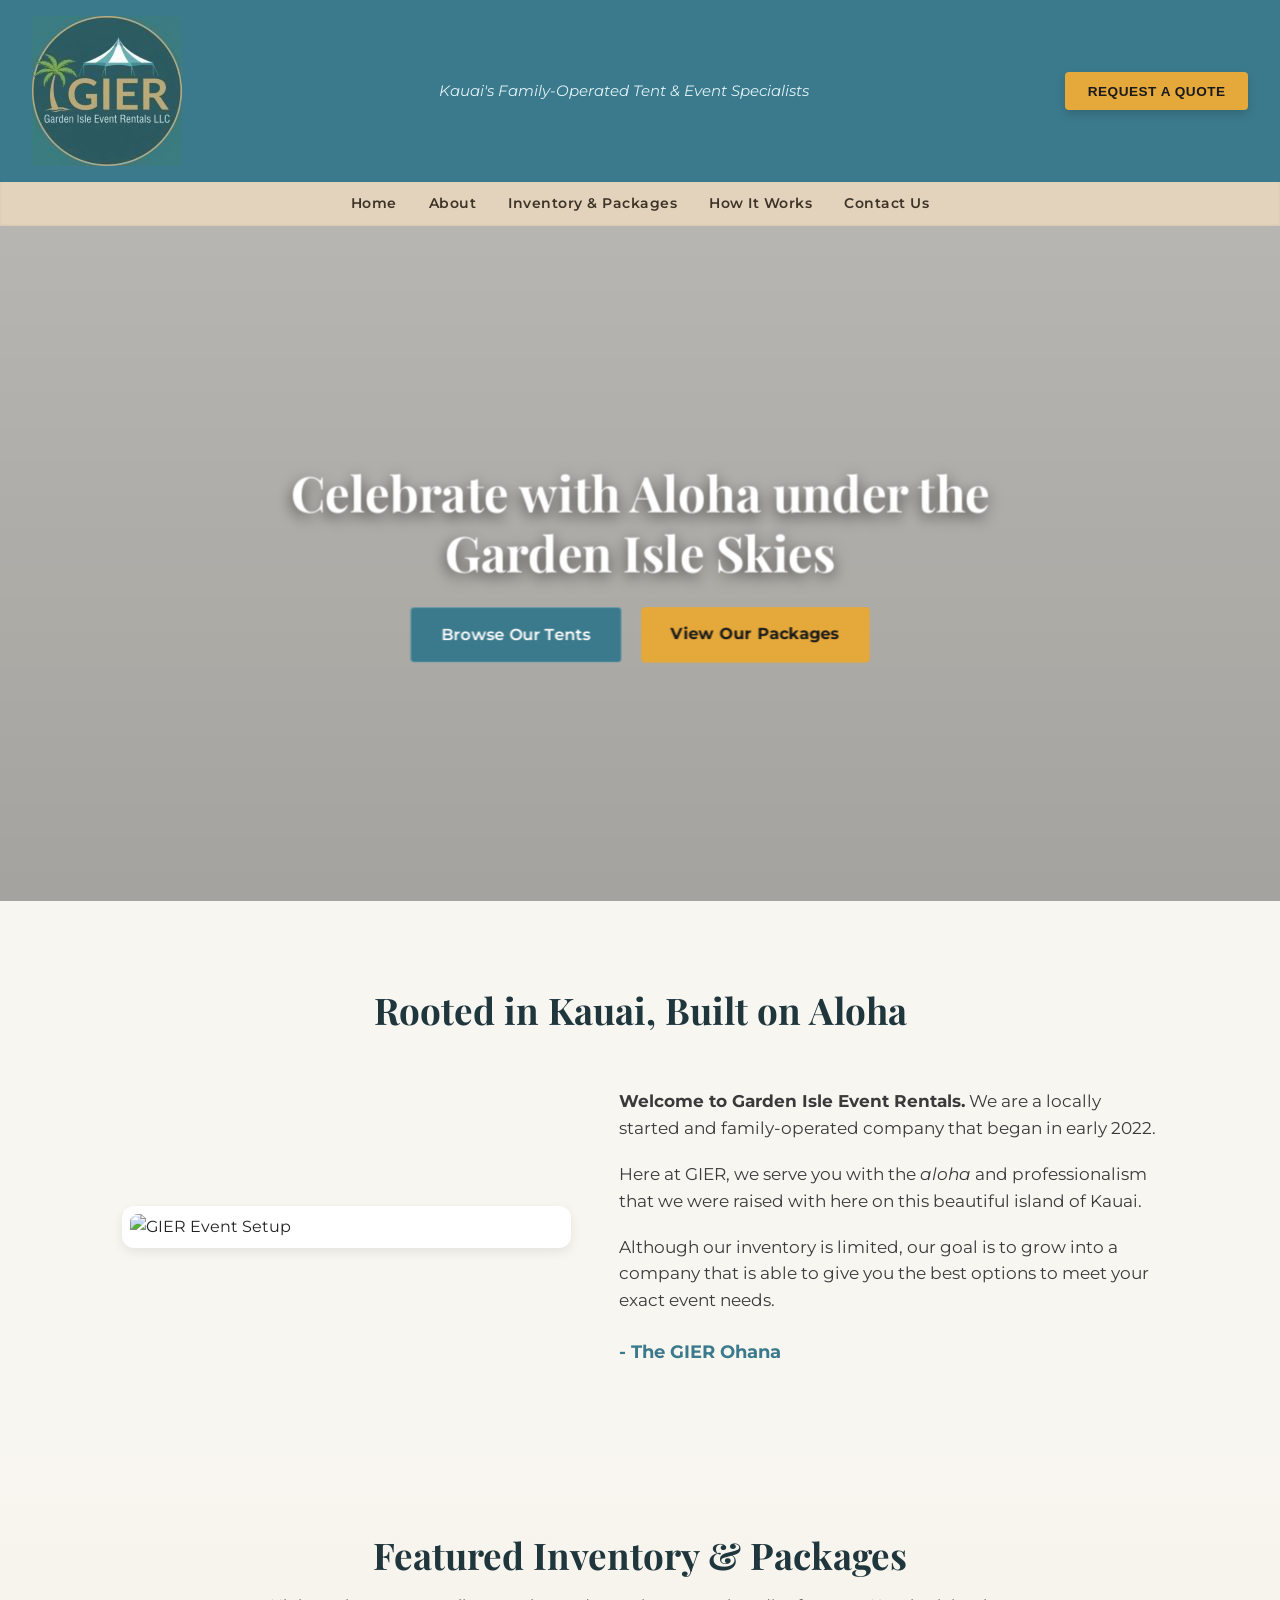
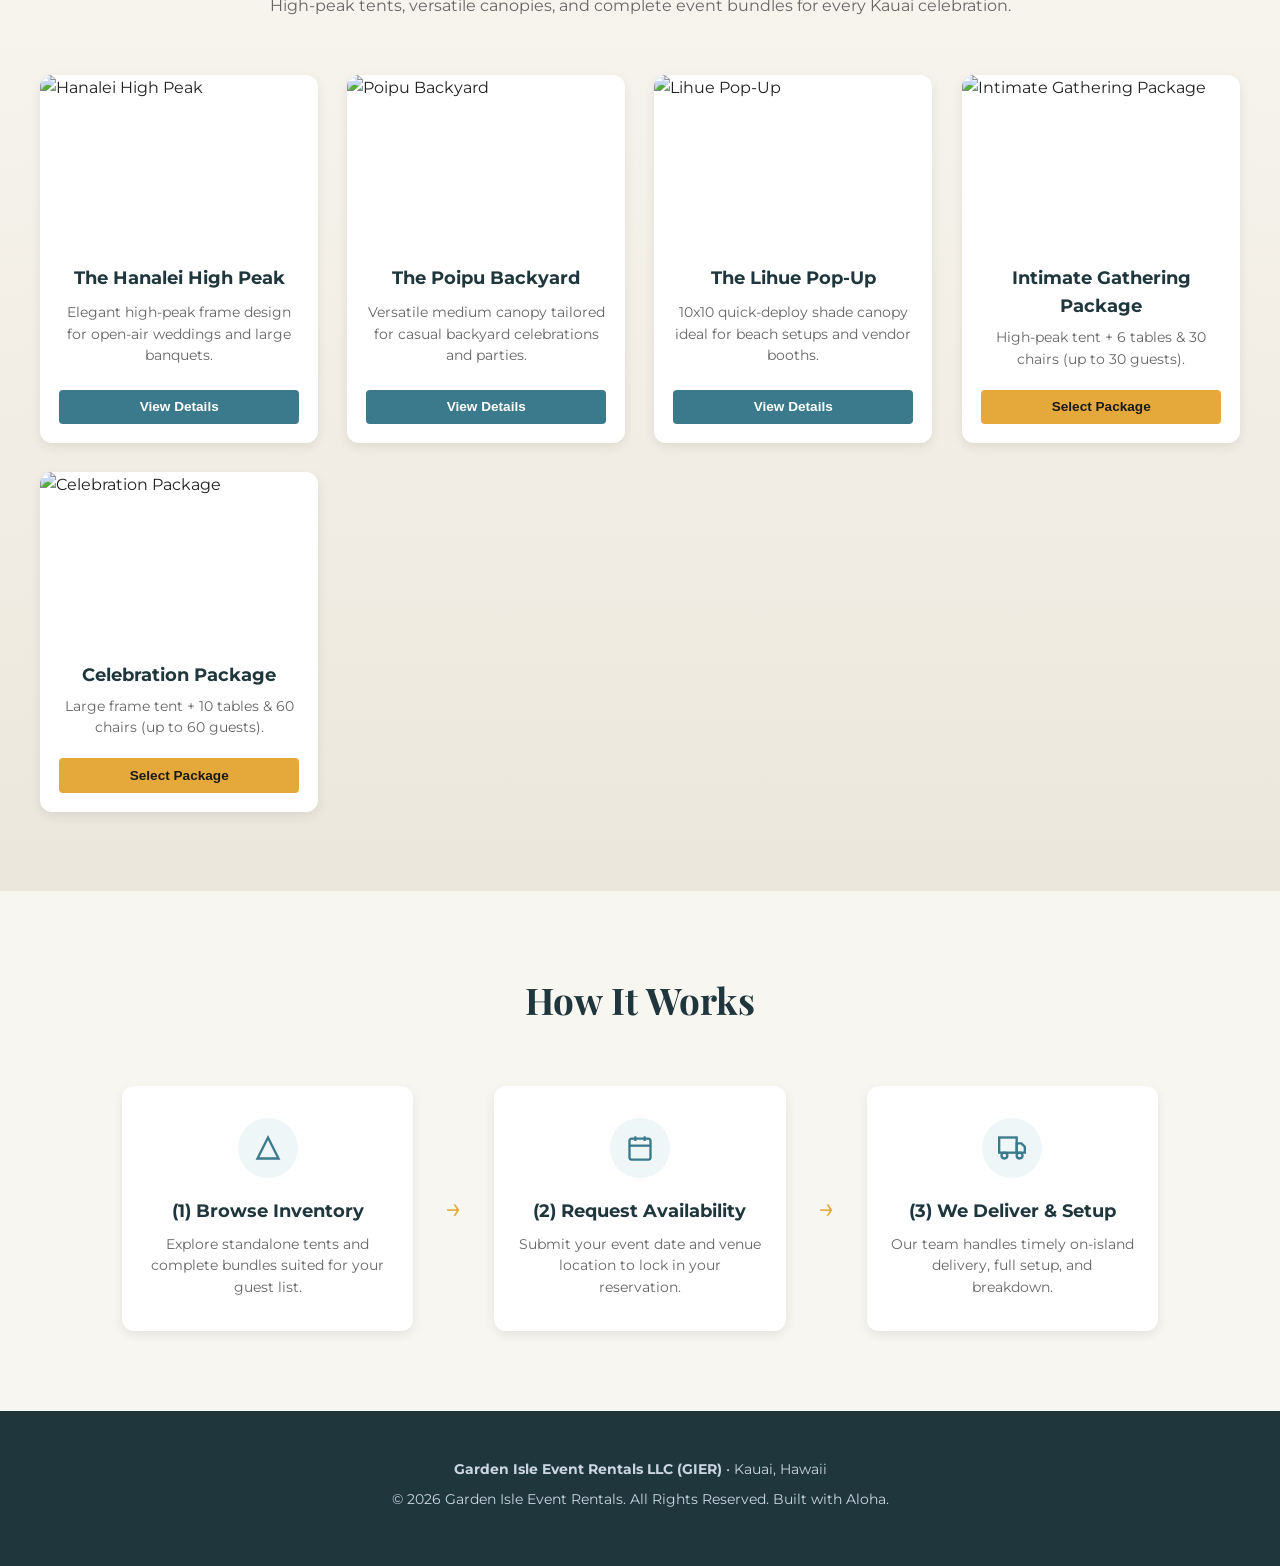
==== index.html @ bbb56600 "organized file structure moved GIER website html, css, js: files and image fokder to main root level" ====
<!doctype html>
<html lang="en">
  <head>
    <meta charset="UTF-8" />
    <meta name="viewport" content="width=device-width, initial-scale=1.0" />
    <title>
      Garden Isle Event Rentals (GIER) - Kauai's Tent & Event Specialists
    </title>
    <!-- Google Fonts -->
    <link rel="preconnect" href="https://fonts.googleapis.com" />
    <link rel="preconnect" href="https://fonts.gstatic.com" crossorigin />
    <link
      href="https://fonts.googleapis.com/css2?family=Montserrat:wght@400;500;600;700;800&family=Playfair+Display:ital,wght@0,600;0,700;1,400&display=swap"
      rel="stylesheet"
    />
    <link rel="stylesheet" href="styles.css" />
  </head>

  <body>
    <!-- TOP HEADER -->
    <header class="top-header">
      <div class="brand-container">
        <div class="logo-badge">
          <img src="./images/GIER_logo.jpg" alt="GIER Logo Badge" />
        </div>
      </div>
      <div class="tagline-header">
        Kauai's Family-Operated Tent & Event Specialists
      </div>
      <button class="btn-quote-header" onclick="openQuoteModal()">
        Request A Quote
      </button>
    </header>

    <!-- NAVIGATION -->
    <nav>
      <a href="#home">Home</a>
      <a href="#about">About</a>
      <a href="#inventory">Inventory & Packages</a>
      <a href="#how-it-works">How It Works</a>
      <a
        href="#contact"
        onclick="
          openQuoteModal();
          return false;
        "
        >Contact Us</a
      >
    </nav>

    <!-- HERO SECTION WITH PARALLAX & 3D LAYERS -->
    <section class="hero" id="home">
      <div class="hero-bg" id="heroBg"></div>
      <div class="hero-content">
        <h2>Celebrate with Aloha under the Garden Isle Skies</h2>
        <div class="hero-buttons">
          <a href="#inventory" class="btn-hero-teal">Browse Our Tents</a>
          <a href="#inventory" class="btn-hero-gold">View Our Packages</a>
        </div>
      </div>
    </section>

    <!-- ABOUT SECTION -->
    <section class="about-section" id="about">
      <h2 class="about-title">Rooted in Kauai, Built on Aloha</h2>
      <div class="about-grid">
        <div class="about-image-card">
          <img
            src="https://images.unsplash.com/photo-1511795409834-ef04bbd61622?auto=format&fit=crop&w=800&q=80"
            alt="GIER Event Setup"
          />
        </div>
        <div class="about-text">
          <p>
            <strong>Welcome to Garden Isle Event Rentals.</strong> We are a
            locally started and family-operated company that began in early
            2022.
          </p>
          <p>
            Here at GIER, we serve you with the <em>aloha</em> and
            professionalism that we were raised with here on this beautiful
            island of Kauai.
          </p>
          <p>
            Although our inventory is limited, our goal is to grow into a
            company that is able to give you the best options to meet your exact
            event needs.
          </p>
          <div class="about-signature">- The GIER Ohana</div>
        </div>
      </div>
    </section>

    <!-- 3D FEATURED INVENTORY & PACKAGES -->
    <section class="inventory-section" id="inventory">
      <div class="section-header">
        <h2>Featured Inventory & Packages</h2>
        <p>
          High-peak tents, versatile canopies, and complete event bundles for
          every Kauai celebration.
        </p>
      </div>

      <div class="cards-grid">
        <!-- 1. Hanalei High Peak -->
        <div class="card-3d-wrap">
          <div class="card-3d">
            <div class="card-image-wrap">
              <img
                src="https://images.unsplash.com/photo-1464366400600-7168b8af9bc3?auto=format&fit=crop&w=500&q=80"
                alt="Hanalei High Peak"
              />
            </div>
            <div class="card-body">
              <h3>The Hanalei High Peak</h3>
              <p>
                Elegant high-peak frame design for open-air weddings and large
                banquets.
              </p>
              <button
                class="btn-card-teal"
                onclick="selectRentalItem('The Hanalei High Peak')"
              >
                View Details
              </button>
            </div>
          </div>
        </div>

        <!-- 2. Poipu Backyard -->
        <div class="card-3d-wrap">
          <div class="card-3d">
            <div class="card-image-wrap">
              <img
                src="https://images.unsplash.com/photo-1519741497674-611481863552?auto=format&fit=crop&w=500&q=80"
                alt="Poipu Backyard"
              />
            </div>
            <div class="card-body">
              <h3>The Poipu Backyard</h3>
              <p>
                Versatile medium canopy tailored for casual backyard
                celebrations and parties.
              </p>
              <button
                class="btn-card-teal"
                onclick="selectRentalItem('The Poipu Backyard')"
              >
                View Details
              </button>
            </div>
          </div>
        </div>

        <!-- 3. Lihue Pop-Up -->
        <div class="card-3d-wrap">
          <div class="card-3d">
            <div class="card-image-wrap">
              <img
                src="https://images.unsplash.com/photo-1530103862676-de8c9debad1d?auto=format&fit=crop&w=500&q=80"
                alt="Lihue Pop-Up"
              />
            </div>
            <div class="card-body">
              <h3>The Lihue Pop-Up</h3>
              <p>
                10x10 quick-deploy shade canopy ideal for beach setups and
                vendor booths.
              </p>
              <button
                class="btn-card-teal"
                onclick="selectRentalItem('The Lihue Pop-Up')"
              >
                View Details
              </button>
            </div>
          </div>
        </div>

        <!-- 4. Intimate Gathering Package -->
        <div class="card-3d-wrap">
          <div class="card-3d">
            <div class="card-image-wrap">
              <img
                src="https://images.unsplash.com/photo-1511285560929-80b456fea0bc?auto=format&fit=crop&w=500&q=80"
                alt="Intimate Gathering Package"
              />
            </div>
            <div class="card-body">
              <h3>Intimate Gathering Package</h3>
              <p>High-peak tent + 6 tables & 30 chairs (up to 30 guests).</p>
              <button
                class="btn-card-gold"
                onclick="selectRentalItem('Intimate Gathering Package')"
              >
                Select Package
              </button>
            </div>
          </div>
        </div>

        <!-- 5. Celebration Package -->
        <div class="card-3d-wrap">
          <div class="card-3d">
            <div class="card-image-wrap">
              <img
                src="https://images.unsplash.com/photo-1520854221256-17451cc331bf?auto=format&fit=crop&w=500&q=80"
                alt="Celebration Package"
              />
            </div>
            <div class="card-body">
              <h3>Celebration Package</h3>
              <p>Large frame tent + 10 tables & 60 chairs (up to 60 guests).</p>
              <button
                class="btn-card-gold"
                onclick="selectRentalItem('Celebration Package')"
              >
                Select Package
              </button>
            </div>
          </div>
        </div>
      </div>
    </section>

    <!-- HOW IT WORKS -->
    <section class="how-it-works" id="how-it-works">
      <h2>How It Works</h2>
      <div class="steps-container">
        <div class="step-card" onclick="location.href = '#inventory'">
          <div class="step-icon">
            <svg
              width="28"
              height="28"
              viewBox="0 0 24 24"
              fill="none"
              stroke="currentColor"
              stroke-width="2"
            >
              <path d="M3 21l9-18 9 18H3z"></path>
            </svg>
          </div>
          <h4>(1) Browse Inventory</h4>
          <p>
            Explore standalone tents and complete bundles suited for your guest
            list.
          </p>
        </div>

        <div class="step-arrow">&rarr;</div>

        <div class="step-card" onclick="openQuoteModal()">
          <div class="step-icon">
            <svg
              width="28"
              height="28"
              viewBox="0 0 24 24"
              fill="none"
              stroke="currentColor"
              stroke-width="2"
            >
              <rect x="3" y="4" width="18" height="18" rx="2" ry="2"></rect>
              <line x1="16" y1="2" x2="16" y2="6"></line>
              <line x1="8" y1="2" x2="8" y2="6"></line>
              <line x1="3" y1="10" x2="21" y2="10"></line>
            </svg>
          </div>
          <h4>(2) Request Availability</h4>
          <p>
            Submit your event date and venue location to lock in your
            reservation.
          </p>
        </div>

        <div class="step-arrow">&rarr;</div>

        <div class="step-card">
          <div class="step-icon">
            <svg
              width="28"
              height="28"
              viewBox="0 0 24 24"
              fill="none"
              stroke="currentColor"
              stroke-width="2"
            >
              <rect x="1" y="3" width="15" height="13"></rect>
              <polygon points="16 8 20 8 23 11 23 16 16 16 16 8"></polygon>
              <circle cx="5.5" cy="18.5" r="2.5"></circle>
              <circle cx="18.5" cy="18.5" r="2.5"></circle>
            </svg>
          </div>
          <h4>(3) We Deliver & Setup</h4>
          <p>
            Our team handles timely on-island delivery, full setup, and
            breakdown.
          </p>
        </div>
      </div>
    </section>

    <!-- INTERACTIVE QUOTE / BOOKING MODAL -->
    <div class="modal-overlay" id="quoteModal">
      <div class="modal-window">
        <button class="close-btn" onclick="closeQuoteModal()">&times;</button>
        <h3>Request Availability & Quote</h3>
        <p>
          Fill out your event details below and our team will get back to you
          with availability and a custom quote.
        </p>

        <form id="quoteForm" onsubmit="handleFormSubmit(event)">
          <div class="form-row">
            <div class="form-group">
              <label for="fullName">Full Name *</label>
              <input
                type="text"
                id="fullName"
                name="full_name"
                autocomplete="name"
                placeholder="e.g. Keanu Silva"
                required
              />
            </div>
            <div class="form-group">
              <label for="emailAddress">Email Address *</label>
              <input
                type="email"
                id="emailAddress"
                name="email_address"
                autocomplete="email"
                placeholder="keanu@example.com"
                required
              />
            </div>
          </div>

          <div class="form-row">
            <div class="form-group">
              <label for="phoneNumber">Phone Number *</label>
              <input
                type="tel"
                id="phoneNumber"
                name="phone_number"
                autocomplete="tel"
                placeholder="(808) 555-0123"
                pattern="[0-9()#+.\s-]{7,20}"
                title="Please enter a valid phone number"
                required
              />
            </div>
            <div class="form-group">
              <label for="eventDate">Event Date *</label>
              <input type="date" id="eventDate" name="event_date" required />
            </div>
          </div>

          <div class="form-row">
            <div class="form-group">
              <label for="itemSelect">Selected Item / Package *</label>
              <select id="itemSelect" name="selected_item" required>
                <option value="" disabled selected>
                  Select an item or package...
                </option>
                <option value="The Hanalei High Peak">
                  The Hanalei High Peak
                </option>
                <option value="The Poipu Backyard">The Poipu Backyard</option>
                <option value="The Lihue Pop-Up">The Lihue Pop-Up</option>
                <option value="Intimate Gathering Package">
                  Intimate Gathering Package (30 Guests)
                </option>
                <option value="Celebration Package">
                  Celebration Package (60 Guests)
                </option>
                <option value="Custom Event Quote">
                  Custom Event / Multiple Items
                </option>
              </select>
            </div>
            <div class="form-group">
              <label for="setupSurface">Setup Surface *</label>
              <select id="setupSurface" name="setup_surface" required>
                <option value="" disabled selected>Select a surface...</option>
                <option value="Grass">Grass (Stakeable)</option>
                <option value="Concrete">Concrete / Asphalt (Weighted)</option>
                <option value="Sand">Sand / Beach Area</option>
                <option value="Other">Other / Indoors</option>
              </select>
            </div>
          </div>

          <div class="form-group">
            <label>Kauai Delivery Location / Venue</label>
            <input
              type="text"
              placeholder="e.g. Poipu Beach Park, Kilauea private residence, etc."
            />
          </div>

          <div class="form-group">
            <label>Special Requests or Inquiries</label>
            <textarea
              rows="3"
              placeholder="Tell us about your event timeline, gate access, or extra table/chair needs..."
            ></textarea>
          </div>

          <button type="submit" class="btn-submit">Submit Quote Request</button>
        </form>
      </div>
    </div>

    <!-- FOOTER -->
    <footer>
      <p>
        <strong>Garden Isle Event Rentals LLC (GIER)</strong> &bull; Kauai,
        Hawaii
      </p>
      <p>
        &copy; 2026 Garden Isle Event Rentals. All Rights Reserved. Built with
        Aloha.
      </p>
    </footer>

    <script src="script.js" defer></script>
  </body>
</html>
---- styles.css ----
:root {
  --primary-teal: #3b7a8c;
  --teal-dark: #2c5d6b;
  --teal-light: #5296a8;
  --accent-gold: #e5a83b;
  --gold-hover: #c98e27;
  --sand-bg: #f8f6f0;
  --sand-nav: #e3d3bd;
  --text-dark: #222222;
  --text-muted: #666666;
  --card-bg: #ffffff;
  --shadow-sm: 0 4px 12px rgba(0, 0, 0, 0.08);
  --shadow-3d: 0 20px 35px rgba(44, 93, 107, 0.2);
}

* {
  box-sizing: border-box;
  margin: 0;
  padding: 0;
}

body {
  font-family: "Montserrat", sans-serif;
  color: var(--text-dark);
  background-color: var(--sand-bg);
  overflow-x: hidden;
  line-height: 1.6;
}

/* --- TOP HEADER & BRANDING --- */
.top-header {
  background-color: var(--primary-teal);
  color: white;
  padding: 1rem 2rem;
  display: flex;
  justify-content: space-between;
  align-items: center;
  box-shadow: 0 2px 8px rgba(0, 0, 0, 0.15);
}

.brand-container {
  display: flex;
  align-items: center;
  gap: 1.2rem;
}

.logo-badge {
  display: flex;
  align-items: center;
  gap: 0.8rem;
}

.tagline-header {
  font-size: 0.95rem;
  font-style: italic;
  color: #e0f2f7;
  display: none;
}

@media (min-width: 900px) {
  .tagline-header {
    display: block;
  }
}

.btn-quote-header {
  background-color: var(--accent-gold);
  color: #1a1a1a;
  font-weight: 700;
  font-size: 0.85rem;
  padding: 0.7rem 1.4rem;
  border-radius: 4px;
  border: none;
  cursor: pointer;
  text-transform: uppercase;
  letter-spacing: 0.5px;
  transition: all 0.25s ease;
  box-shadow: 0 4px 10px rgba(0, 0, 0, 0.15);
}

.btn-quote-header:hover {
  background-color: var(--gold-hover);
  transform: translateY(-2px);
  box-shadow: 0 6px 14px rgba(0, 0, 0, 0.2);
}

/* --- NAVIGATION BAR --- */
nav {
  background-color: var(--sand-nav);
  padding: 0.65rem 1rem;
  display: flex;
  justify-content: center;
  gap: 2rem;
  box-shadow: inset 0 -1px 3px rgba(0, 0, 0, 0.05);
}

nav a {
  text-decoration: none;
  color: #3d3326;
  font-weight: 600;
  font-size: 0.9rem;
  letter-spacing: 0.5px;
  transition: color 0.2s;
}

nav a:hover {
  color: var(--primary-teal);
}

/* --- HERO SECTION WITH 3D PARALLAX DEPTH --- */
.hero {
  position: relative;
  height: 75vh;
  min-height: 520px;
  display: flex;
  align-items: center;
  justify-content: center;
  text-align: center;
  perspective: 1200px;
  overflow: hidden;
}

.hero-bg {
  position: absolute;
  top: -10%;
  left: -10%;
  width: 120%;
  height: 120%;
  background:
    linear-gradient(rgba(0, 0, 0, 0.25), rgba(0, 0, 0, 0.35)),
    url("https://images.unsplash.com/photo-1542259009477-d625272157b7?auto=format&fit=crop&w=1800&q=80")
      center/cover no-repeat;
  z-index: 1;
  transform: translateZ(-50px) scale(1.1);
  transition: transform 0.1s ease-out;
}

.hero-content {
  position: relative;
  z-index: 2;
  color: white;
  max-width: 800px;
  padding: 2rem;
  transform-style: preserve-3d;
  transform: translateZ(30px);
}

.hero-content h2 {
  font-family: "Playfair Display", serif;
  font-size: 3rem;
  font-weight: 700;
  margin-bottom: 1.5rem;
  text-shadow: 0 4px 15px rgba(0, 0, 0, 0.6);
  line-height: 1.2;
}

.hero-buttons {
  display: flex;
  gap: 1.2rem;
  justify-content: center;
  flex-wrap: wrap;
}

.btn-hero-teal {
  background-color: var(--primary-teal);
  color: white;
  font-weight: 600;
  padding: 0.85rem 1.8rem;
  border-radius: 4px;
  text-decoration: none;
  transition: all 0.25s ease;
  border: 1px solid rgba(255, 255, 255, 0.2);
}

.btn-hero-teal:hover {
  background-color: var(--teal-dark);
  transform: translateY(-2px);
}

.btn-hero-gold {
  background-color: var(--accent-gold);
  color: #1a1a1a;
  font-weight: 700;
  padding: 0.85rem 1.8rem;
  border-radius: 4px;
  text-decoration: none;
  transition: all 0.25s ease;
}

.btn-hero-gold:hover {
  background-color: var(--gold-hover);
  transform: translateY(-2px);
}

/* --- ABOUT SECTION --- */
.about-section {
  padding: 5rem 2rem;
  max-width: 1100px;
  margin: 0 auto;
}

.about-title {
  font-family: "Playfair Display", serif;
  text-align: center;
  font-size: 2.3rem;
  color: #1f363d;
  margin-bottom: 3rem;
}

.about-grid {
  display: grid;
  grid-template-columns: 1fr;
  gap: 3rem;
  align-items: center;
}

@media (min-width: 850px) {
  .about-grid {
    grid-template-columns: 1fr 1.2fr;
  }
}

.about-image-card {
  border-radius: 12px;
  overflow: hidden;
  box-shadow: var(--shadow-sm);
  transition:
    transform 0.4s ease,
    box-shadow 0.4s ease;
  background: white;
  padding: 8px;
}

.about-image-card:hover {
  transform: translateY(-5px) scale(1.01);
  box-shadow: var(--shadow-3d);
}

.about-image-card img {
  width: 100%;
  height: auto;
  border-radius: 8px;
  display: block;
}

.about-text p {
  font-size: 1.05rem;
  color: #3a3a3a;
  margin-bottom: 1.2rem;
}

.about-signature {
  font-weight: 700;
  color: var(--primary-teal);
  margin-top: 1.5rem;
  font-size: 1.1rem;
}

/* --- 3D INVENTORY & PACKAGES SECTION --- */
.inventory-section {
  padding: 5rem 2rem;
  background: linear-gradient(180deg, #f8f6f0 0%, #ece7dc 100%);
}

.section-header {
  text-align: center;
  margin-bottom: 3.5rem;
}

.section-header h2 {
  font-family: "Playfair Display", serif;
  font-size: 2.3rem;
  color: #1f363d;
  margin-bottom: 0.5rem;
}

.section-header p {
  color: var(--text-muted);
  font-size: 1rem;
}

.cards-grid {
  max-width: 1200px;
  margin: 0 auto;
  display: grid;
  grid-template-columns: repeat(auto-fit, minmax(220px, 1fr));
  gap: 1.8rem;
  perspective: 1200px;
}

/* 3D Interactive Card Style */
.card-3d-wrap {
  perspective: 1000px;
  transform-style: preserve-3d;
}

.card-3d {
  background: var(--card-bg);
  border-radius: 12px;
  overflow: hidden;
  box-shadow: var(--shadow-sm);
  display: flex;
  flex-direction: column;
  height: 100%;
  transition:
    transform 0.15s ease-out,
    box-shadow 0.25s ease;
  transform-style: preserve-3d;
  will-change: transform;
}

.card-3d:hover {
  box-shadow: var(--shadow-3d);
}

.card-image-wrap {
  height: 170px;
  overflow: hidden;
  position: relative;
}

.card-image-wrap img {
  width: 100%;
  height: 100%;
  object-fit: cover;
  transition: transform 0.4s ease;
}

.card-3d:hover .card-image-wrap img {
  transform: scale(1.08);
}

.card-body {
  padding: 1.2rem;
  display: flex;
  flex-direction: column;
  flex-grow: 1;
  justify-content: space-between;
  text-align: center;
}

.card-body h3 {
  font-size: 1.1rem;
  font-weight: 700;
  color: #1f363d;
  margin-bottom: 0.4rem;
}

.card-body p {
  font-size: 0.85rem;
  color: var(--text-muted);
  margin-bottom: 1.2rem;
  min-height: 2.2em;
}

.btn-card-teal {
  background-color: var(--primary-teal);
  color: white;
  padding: 0.6rem 1rem;
  border-radius: 4px;
  font-size: 0.85rem;
  font-weight: 600;
  border: none;
  cursor: pointer;
  transition: all 0.2s;
  width: 100%;
}

.btn-card-teal:hover {
  background-color: var(--teal-dark);
}

.btn-card-gold {
  background-color: var(--accent-gold);
  color: #1a1a1a;
  padding: 0.6rem 1rem;
  border-radius: 4px;
  font-size: 0.85rem;
  font-weight: 700;
  border: none;
  cursor: pointer;
  transition: all 0.2s;
  width: 100%;
}

.btn-card-gold:hover {
  background-color: var(--gold-hover);
}

/* --- HOW IT WORKS (INTERACTIVE STEP TRACKER) --- */
.how-it-works {
  padding: 5rem 2rem;
  max-width: 1100px;
  margin: 0 auto;
  text-align: center;
}

.how-it-works h2 {
  font-family: "Playfair Display", serif;
  font-size: 2.3rem;
  color: #1f363d;
  margin-bottom: 3.5rem;
}

.steps-container {
  display: flex;
  flex-direction: column;
  gap: 2rem;
  position: relative;
}

@media (min-width: 768px) {
  .steps-container {
    flex-direction: row;
    justify-content: space-between;
    align-items: center;
  }
}

.step-card {
  background: white;
  padding: 2rem 1.5rem;
  border-radius: 12px;
  flex: 1;
  box-shadow: var(--shadow-sm);
  transition: all 0.3s ease;
  cursor: pointer;
  position: relative;
}

.step-card:hover {
  transform: translateY(-8px);
  box-shadow: var(--shadow-3d);
}

.step-icon {
  width: 60px;
  height: 60px;
  margin: 0 auto 1.2rem;
  background: #eef6f8;
  border-radius: 50%;
  display: flex;
  align-items: center;
  justify-content: center;
  color: var(--primary-teal);
  transition:
    background 0.3s,
    color 0.3s;
}

.step-card:hover .step-icon {
  background: var(--primary-teal);
  color: white;
}

.step-card h4 {
  font-size: 1.1rem;
  font-weight: 700;
  color: #1f363d;
  margin-bottom: 0.5rem;
}

.step-card p {
  font-size: 0.85rem;
  color: var(--text-muted);
}

.step-arrow {
  display: none;
  font-size: 1.8rem;
  color: var(--accent-gold);
}

@media (min-width: 768px) {
  .step-arrow {
    display: block;
  }
}

/* --- INTERACTIVE QUOTE MODAL --- */
.modal-overlay {
  position: fixed;
  top: 0;
  left: 0;
  width: 100vw;
  height: 100vh;
  background: rgba(0, 0, 0, 0.65);
  /* backdrop-filter: blur(4px); */
  display: none;
  align-items: center;
  justify-content: center;
  z-index: 1000;
  opacity: 0;
  transition: opacity 0.3s ease;
}

.modal-overlay.active {
  display: flex;
  opacity: 1;
}

.modal-window {
  background: white;
  width: 90%;
  max-width: 650px;
  border-radius: 12px;
  padding: 2.5rem;
  box-shadow: 0 25px 50px rgba(0, 0, 0, 0.3);
  position: relative;
  max-height: 90vh;
  overflow-y: auto;
  transform: translateY(20px) scale(0.95);
  transition: transform 0.3s ease;
}

.modal-overlay.active .modal-window {
  transform: translateY(0) scale(1);
}

.close-btn {
  position: absolute;
  top: 1.2rem;
  right: 1.5rem;
  font-size: 1.5rem;
  cursor: pointer;
  color: var(--text-muted);
  border: none;
  background: none;
}

.modal-window h3 {
  font-family: "Playfair Display", serif;
  font-size: 1.8rem;
  color: #1f363d;
  margin-bottom: 0.5rem;
}

.modal-window p {
  font-size: 0.9rem;
  color: var(--text-muted);
  margin-bottom: 1.5rem;
}

.form-group {
  margin-bottom: 1.2rem;
}

.form-group label {
  display: block;
  font-size: 0.85rem;
  font-weight: 600;
  margin-bottom: 0.3rem;
  color: #333;
}

.form-group input,
.form-group select,
.form-group textarea {
  width: 100%;
  padding: 0.75rem;
  border: 1px solid #ddd;
  border-radius: 6px;
  font-family: inherit;
  font-size: 0.9rem;
}

.form-row {
  display: grid;
  grid-template-columns: 1fr 1fr;
  gap: 1rem;
}

.btn-submit {
  background-color: var(--accent-gold);
  color: #1a1a1a;
  font-weight: 700;
  width: 100%;
  padding: 0.9rem;
  border: none;
  border-radius: 6px;
  font-size: 1rem;
  cursor: pointer;
  transition: background 0.2s;
  margin-top: 1rem;
}

.btn-submit:hover {
  background-color: var(--gold-hover);
}

/* --- FOOTER --- */
footer {
  background-color: #1f363d;
  color: #cbd5e1;
  padding: 3rem 2rem;
  text-align: center;
  font-size: 0.85rem;
}

footer p {
  margin-bottom: 0.5rem;
}
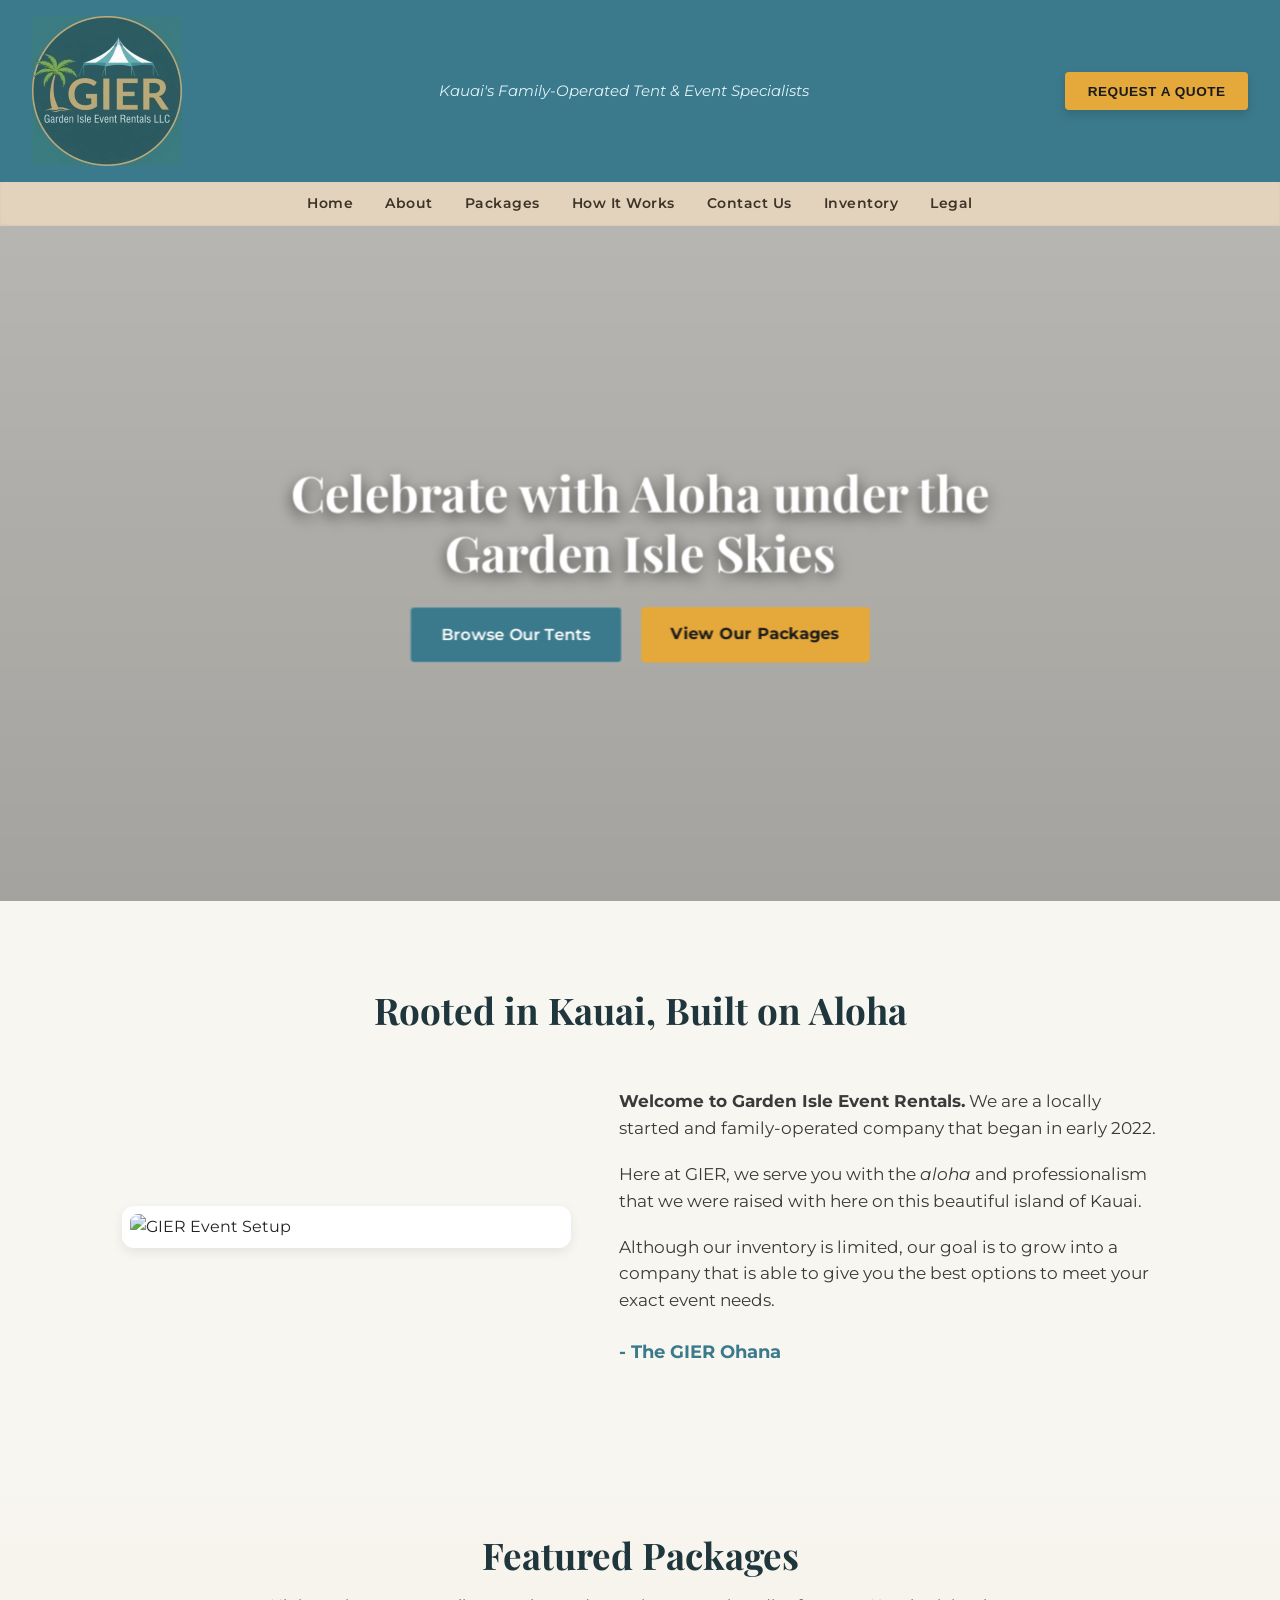
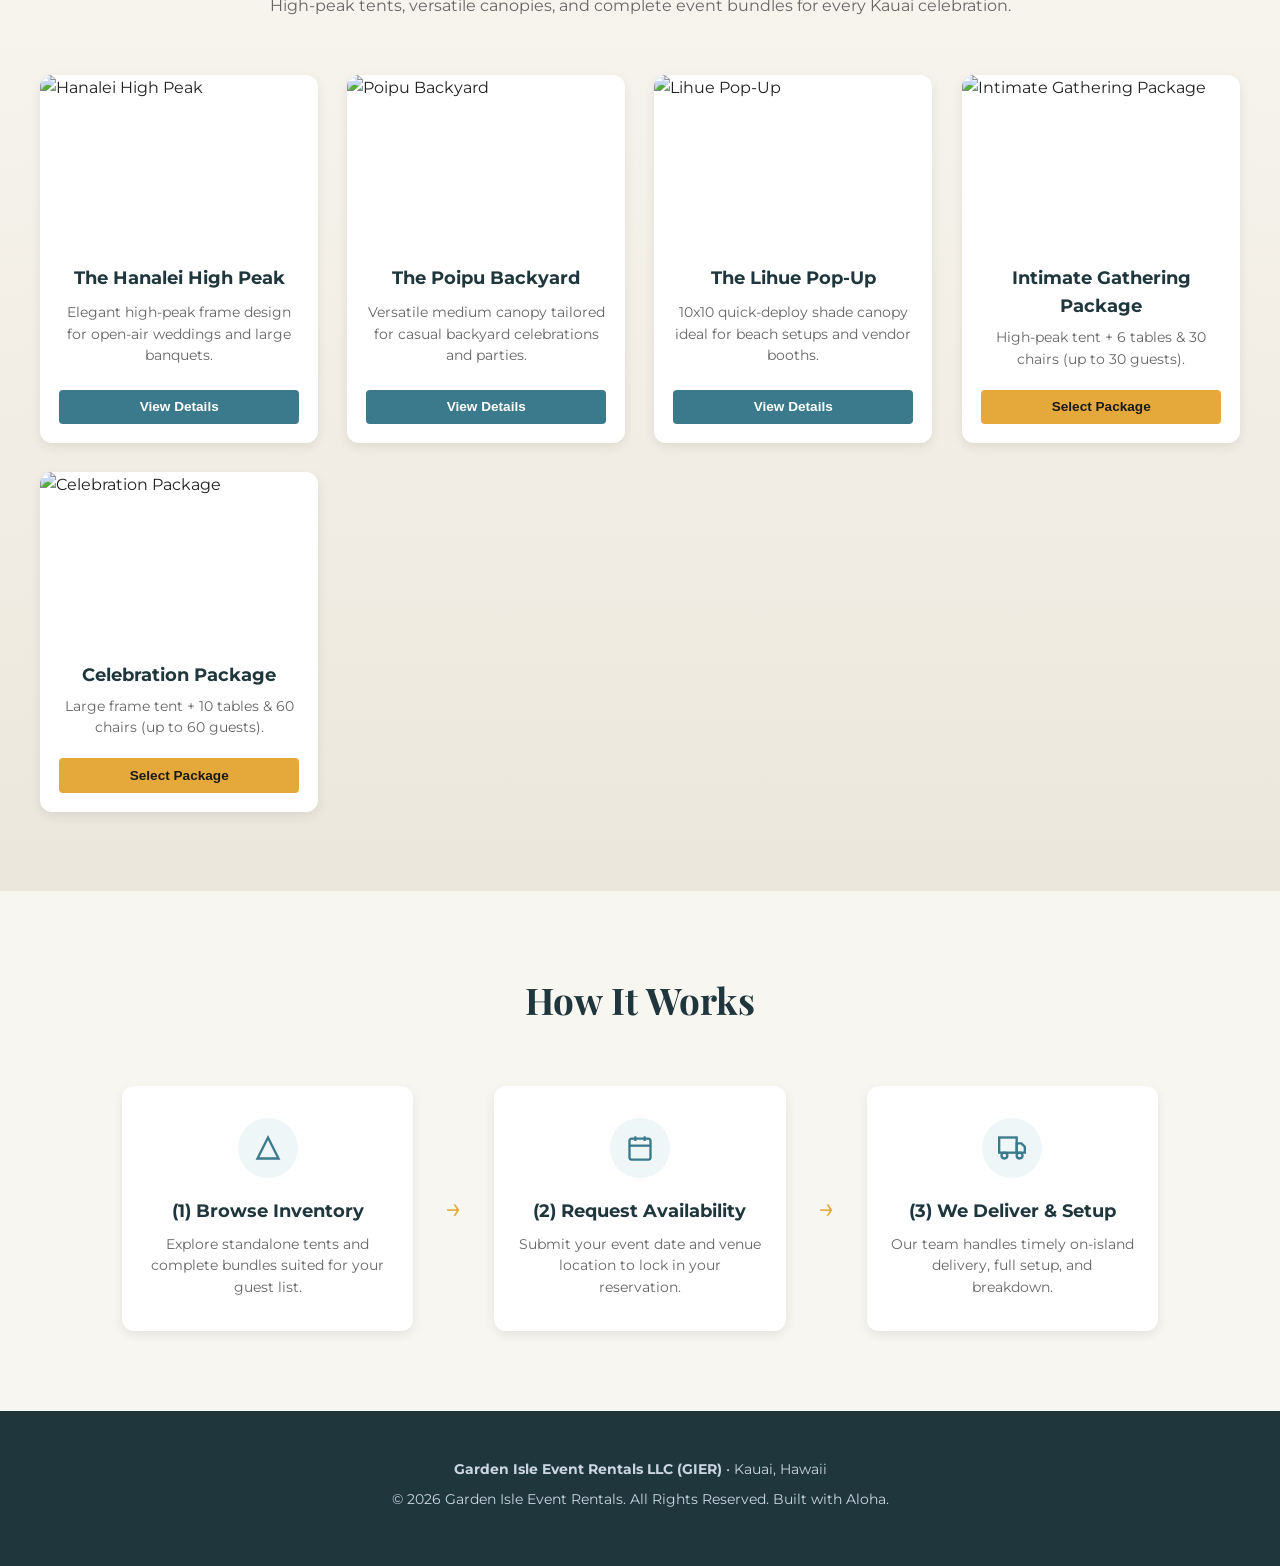
==== commit 8daf0ec7: "added contactus,leagalinfo, inventory html files and updated index file updated nav bar with new htm" ====
--- a/index.html
+++ b/index.html
@@ -36,16 +36,11 @@
     <nav>
       <a href="#home">Home</a>
       <a href="#about">About</a>
-      <a href="#inventory">Inventory & Packages</a>
+      <a href="#inventory">Packages</a>
       <a href="#how-it-works">How It Works</a>
-      <a
-        href="#contact"
-        onclick="
-          openQuoteModal();
-          return false;
-        "
-        >Contact Us</a
-      >
+      <a href="contactus.html">Contact Us</a>
+      <a href="inventory.html">Inventory</a>
+      <a href="legalinfo.html">Legal</a>
     </nav>
 
     <!-- HERO SECTION WITH PARALLAX & 3D LAYERS -->
@@ -94,7 +89,7 @@
     <!-- 3D FEATURED INVENTORY & PACKAGES -->
     <section class="inventory-section" id="inventory">
       <div class="section-header">
-        <h2>Featured Inventory & Packages</h2>
+        <h2>Featured Packages</h2>
         <p>
           High-peak tents, versatile canopies, and complete event bundles for
           every Kauai celebration.
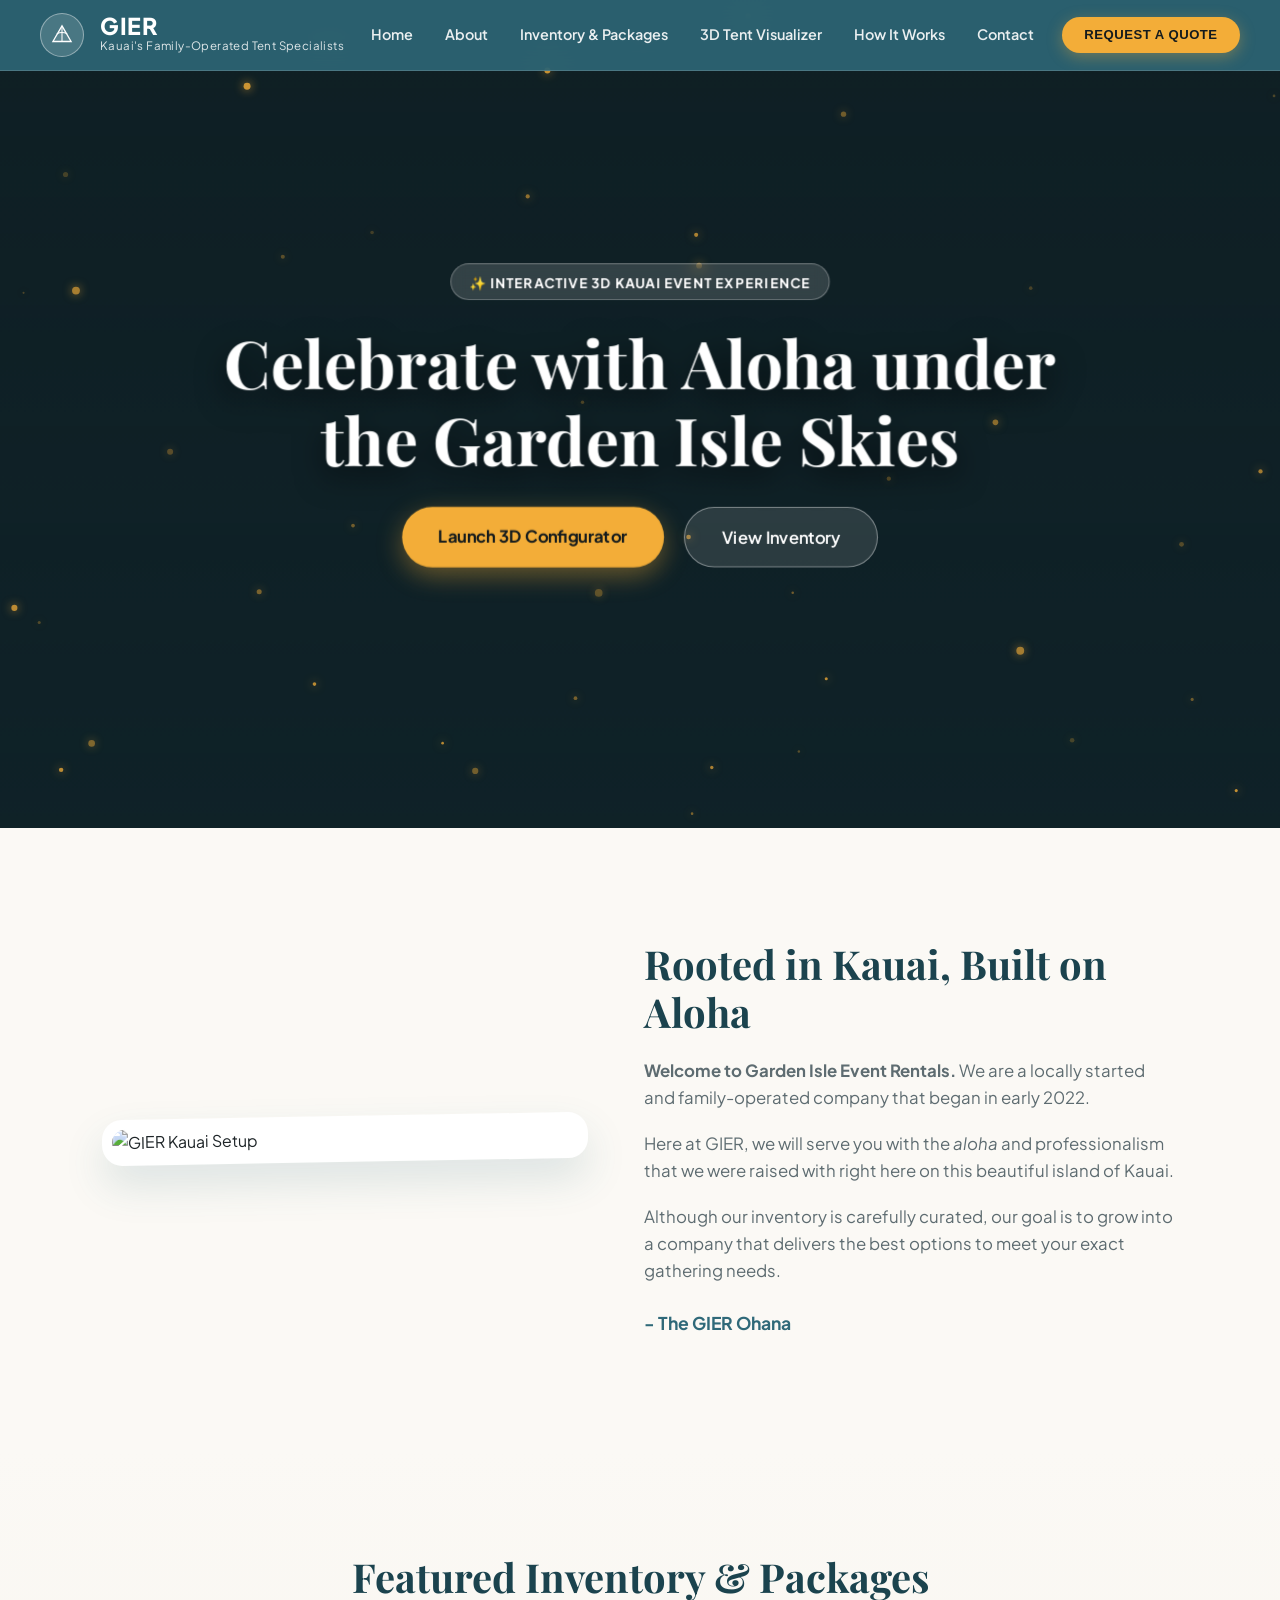
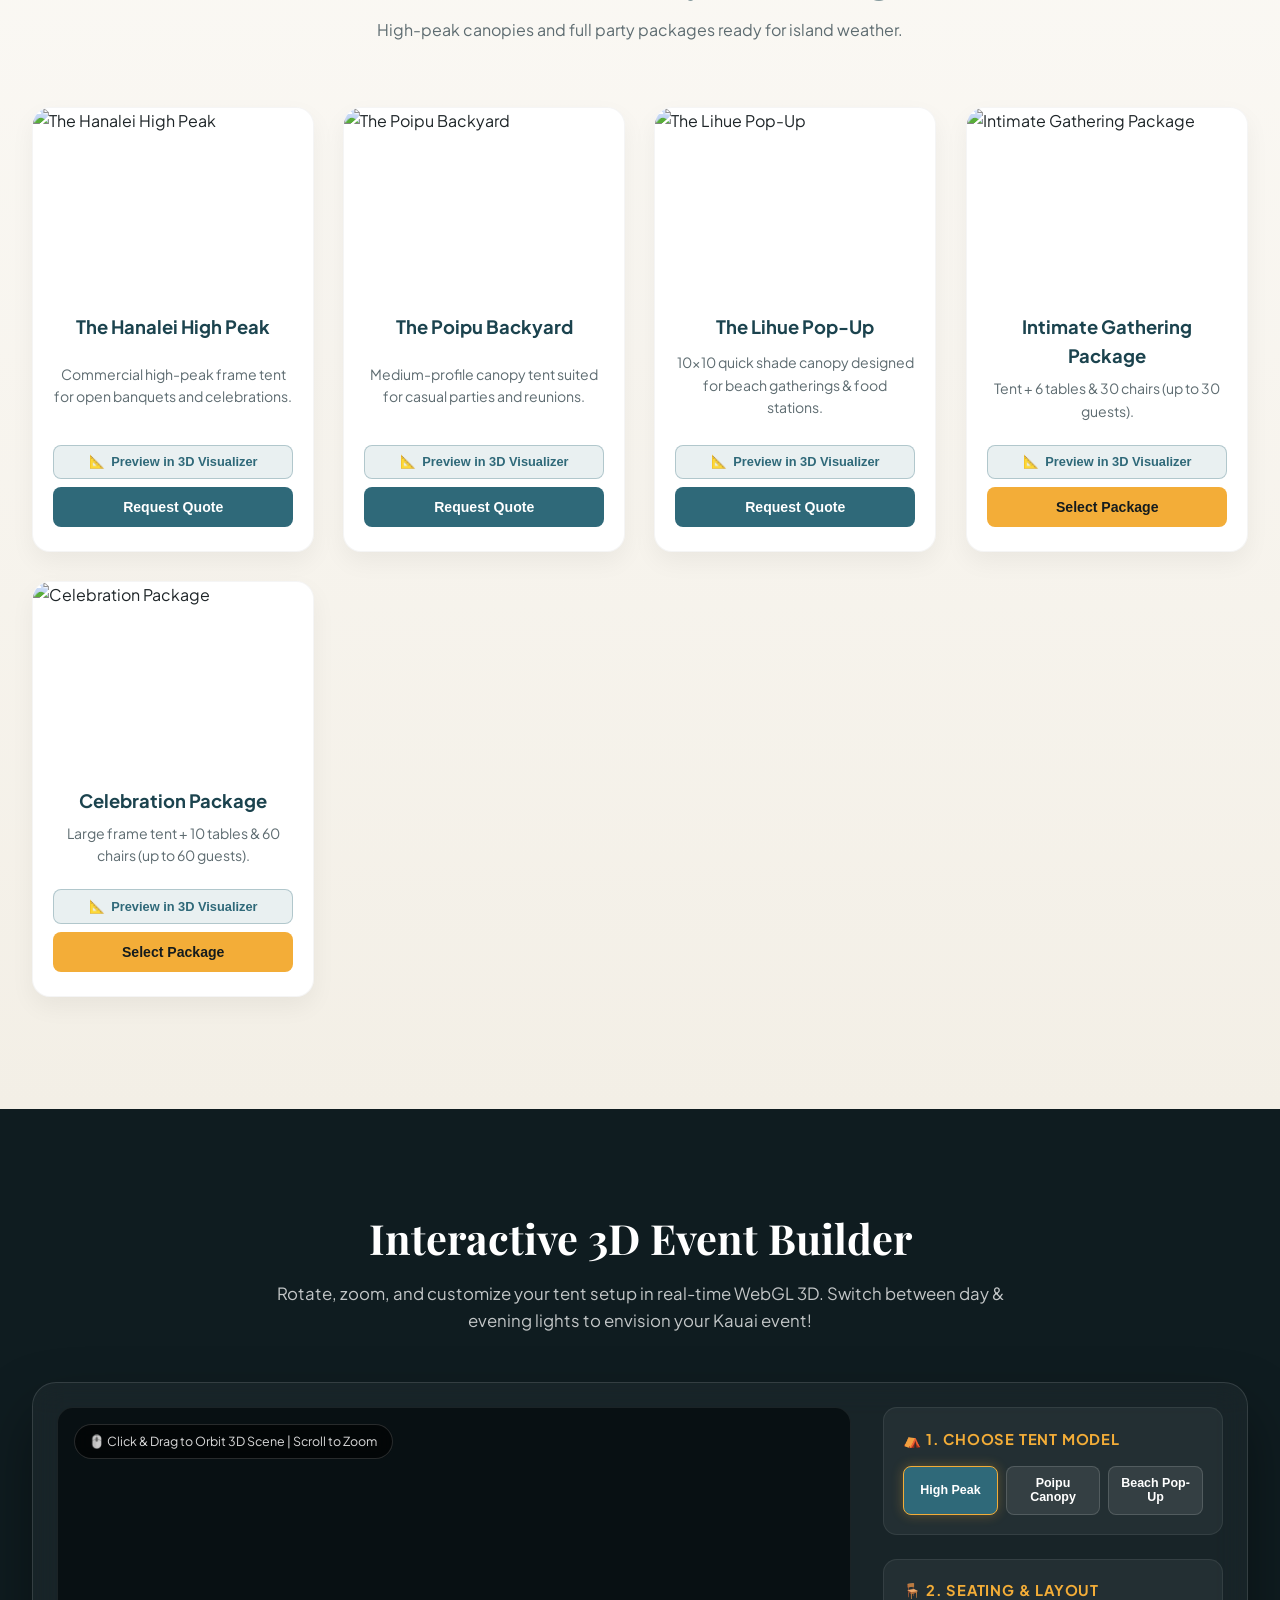
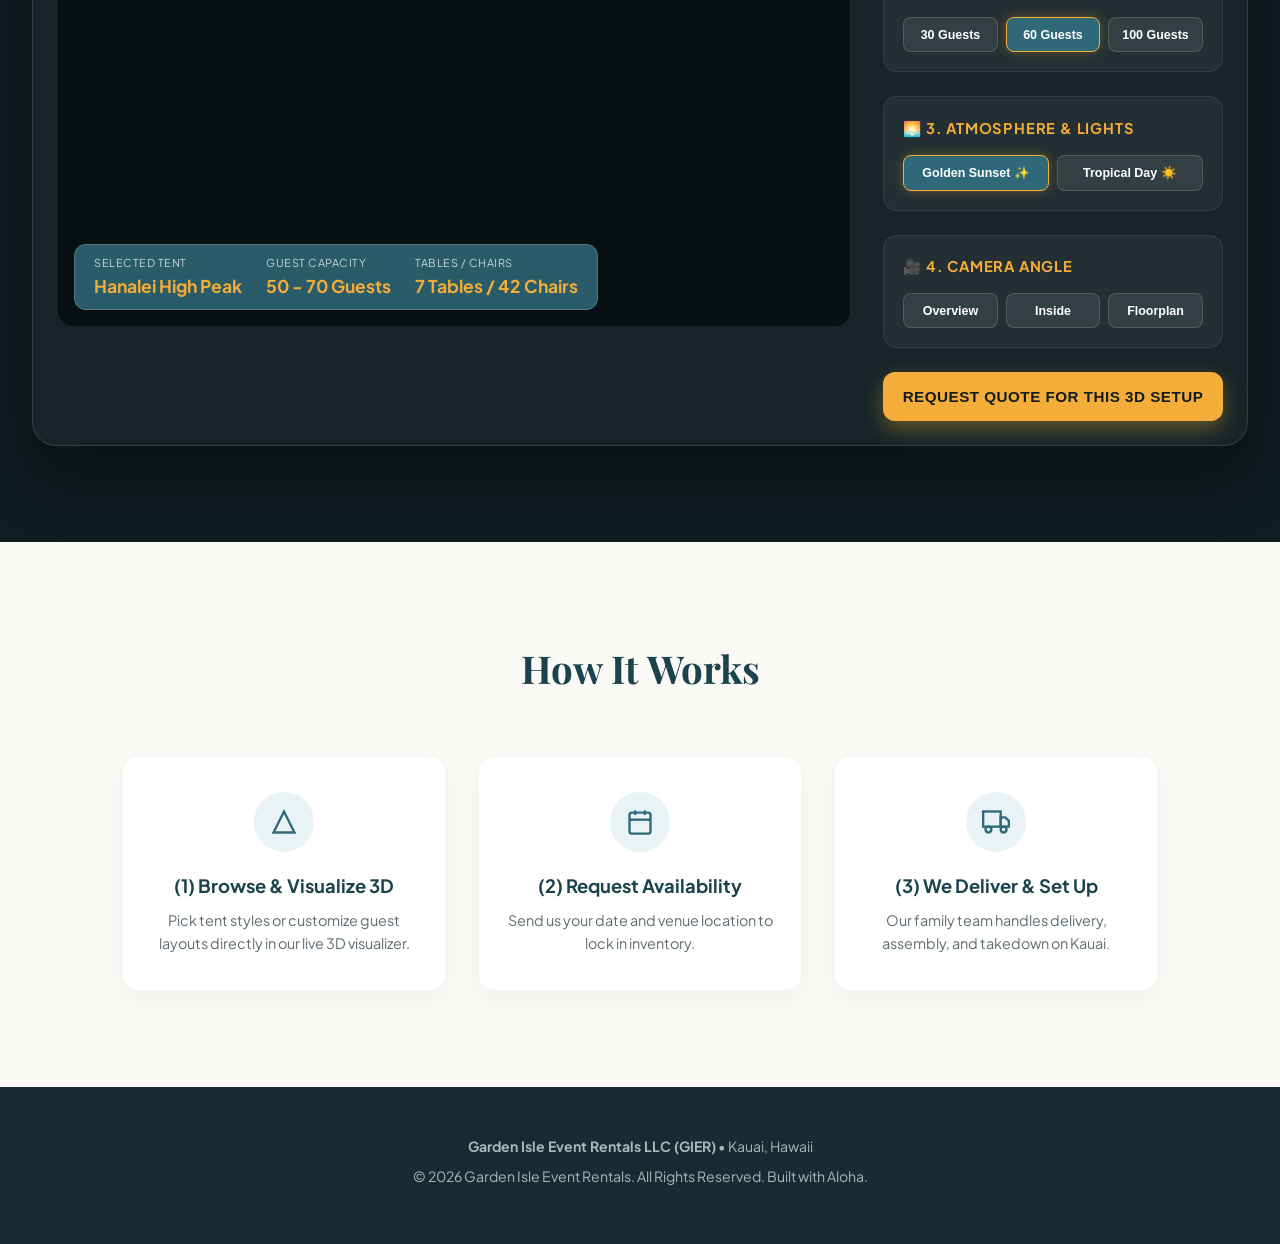
==== commit a94c50d7: "add new index, scrip and css files These files have been modified to showcase Three.js, 3d modeling" ====
--- a/index.html
+++ b/index.html
@@ -4,188 +4,239 @@
     <meta charset="UTF-8" />
     <meta name="viewport" content="width=device-width, initial-scale=1.0" />
     <title>
-      Garden Isle Event Rentals (GIER) - Kauai's Tent & Event Specialists
+      Garden Isle Event Rentals (GIER) | Kauai Tent & Event Specialists
     </title>
-    <!-- Google Fonts -->
     <link rel="preconnect" href="https://fonts.googleapis.com" />
     <link rel="preconnect" href="https://fonts.gstatic.com" crossorigin />
     <link
-      href="https://fonts.googleapis.com/css2?family=Montserrat:wght@400;500;600;700;800&family=Playfair+Display:ital,wght@0,600;0,700;1,400&display=swap"
+      href="https://fonts.googleapis.com/css2?family=Plus+Jakarta+Sans:wght@400;500;600;700;800&family=Playfair+Display:ital,wght@0,600;0,700;1,400&display=swap"
       rel="stylesheet"
     />
-    <link rel="stylesheet" href="styles.css" />
+
+    <!-- Three.js & OrbitControls -->
+    <script src="https://cdnjs.cloudflare.com/ajax/libs/three.js/r128/three.min.js"></script>
+    <script src="https://cdn.jsdelivr.net/npm/three@0.128.0/examples/js/controls/OrbitControls.js"></script>
+    <link rel="stylesheet" href="style.css" />
   </head>
-
   <body>
-    <!-- TOP HEADER -->
-    <header class="top-header">
-      <div class="brand-container">
-        <div class="logo-badge">
-          <img src="./images/GIER_logo.jpg" alt="GIER Logo Badge" />
-        </div>
-      </div>
-      <div class="tagline-header">
-        Kauai's Family-Operated Tent & Event Specialists
-      </div>
-      <button class="btn-quote-header" onclick="openQuoteModal()">
+    <!-- FLOATING HEADER -->
+    <header>
+      <div class="brand-wrap">
+        <div class="brand-logo-circle">
+          <svg viewBox="0 0 100 100">
+            <path
+              d="M50 15 L15 75 L85 75 Z"
+              stroke="white"
+              stroke-width="5"
+              fill="rgba(255,255,255,0.1)"
+            />
+            <path d="M50 15 L50 75" stroke="white" stroke-width="4" />
+            <path
+              d="M30 45 Q 50 35 70 45"
+              stroke="white"
+              stroke-width="4"
+              fill="none"
+            />
+          </svg>
+        </div>
+        <div class="brand-title">
+          <h1>GIER</h1>
+          <p>Kauai's Family-Operated Tent Specialists</p>
+        </div>
+      </div>
+      <nav>
+        <a href="#home">Home</a>
+        <a href="#about">About</a>
+        <a href="#inventory">Inventory & Packages</a>
+        <a href="#3d-builder">3D Tent Visualizer</a>
+        <a href="#how-it-works">How It Works</a>
+        <a
+          href="#contact"
+          onclick="
+            openQuoteModal();
+            return false;
+          "
+          >Contact</a
+        >
+      </nav>
+      <button class="btn-quote-nav" onclick="openQuoteModal()">
         Request A Quote
       </button>
     </header>
 
-    <!-- NAVIGATION -->
-    <nav>
-      <a href="#home">Home</a>
-      <a href="#about">About</a>
-      <a href="#inventory">Packages</a>
-      <a href="#how-it-works">How It Works</a>
-      <a href="contactus.html">Contact Us</a>
-      <a href="inventory.html">Inventory</a>
-      <a href="legalinfo.html">Legal</a>
-    </nav>
-
-    <!-- HERO SECTION WITH PARALLAX & 3D LAYERS -->
-    <section class="hero" id="home">
-      <div class="hero-bg" id="heroBg"></div>
-      <div class="hero-content">
+    <!-- 3D PARALLAX HERO SECTION -->
+    <section class="hero-container" id="home">
+      <div class="hero-layer hero-layer-bg" id="heroBg"></div>
+      <canvas class="hero-particles-canvas" id="heroParticlesCanvas"></canvas>
+
+      <div class="hero-content-box" id="heroContent">
+        <div class="hero-badge-3d">
+          ✨ Interactive 3D Kauai Event Experience
+        </div>
         <h2>Celebrate with Aloha under the Garden Isle Skies</h2>
-        <div class="hero-buttons">
-          <a href="#inventory" class="btn-hero-teal">Browse Our Tents</a>
-          <a href="#inventory" class="btn-hero-gold">View Our Packages</a>
+        <div class="hero-actions">
+          <a href="#3d-builder" class="btn-hero-primary"
+            >Launch 3D Configurator</a
+          >
+          <a href="#inventory" class="btn-hero-secondary">View Inventory</a>
         </div>
       </div>
     </section>
 
     <!-- ABOUT SECTION -->
-    <section class="about-section" id="about">
-      <h2 class="about-title">Rooted in Kauai, Built on Aloha</h2>
-      <div class="about-grid">
-        <div class="about-image-card">
-          <img
-            src="https://images.unsplash.com/photo-1511795409834-ef04bbd61622?auto=format&fit=crop&w=800&q=80"
-            alt="GIER Event Setup"
-          />
-        </div>
-        <div class="about-text">
-          <p>
-            <strong>Welcome to Garden Isle Event Rentals.</strong> We are a
-            locally started and family-operated company that began in early
-            2022.
-          </p>
-          <p>
-            Here at GIER, we serve you with the <em>aloha</em> and
-            professionalism that we were raised with here on this beautiful
-            island of Kauai.
-          </p>
-          <p>
-            Although our inventory is limited, our goal is to grow into a
-            company that is able to give you the best options to meet your exact
-            event needs.
-          </p>
-          <div class="about-signature">- The GIER Ohana</div>
-        </div>
+    <section class="about-wrap" id="about">
+      <div class="about-card-3d">
+        <img
+          src="https://images.unsplash.com/photo-1511795409834-ef04bbd61622?auto=format&fit=crop&w=900&q=80"
+          alt="GIER Kauai Setup"
+        />
+      </div>
+      <div class="about-text">
+        <h3>Rooted in Kauai, Built on Aloha</h3>
+        <p>
+          <strong>Welcome to Garden Isle Event Rentals.</strong> We are a
+          locally started and family-operated company that began in early 2022.
+        </p>
+        <p>
+          Here at GIER, we will serve you with the <em>aloha</em> and
+          professionalism that we were raised with right here on this beautiful
+          island of Kauai.
+        </p>
+        <p>
+          Although our inventory is carefully curated, our goal is to grow into
+          a company that delivers the best options to meet your exact gathering
+          needs.
+        </p>
+        <div class="signature-badge">- The GIER Ohana</div>
       </div>
     </section>
 
     <!-- 3D FEATURED INVENTORY & PACKAGES -->
     <section class="inventory-section" id="inventory">
       <div class="section-header">
-        <h2>Featured Packages</h2>
+        <h3>Featured Inventory & Packages</h3>
         <p>
-          High-peak tents, versatile canopies, and complete event bundles for
-          every Kauai celebration.
+          High-peak canopies and full party packages ready for island weather.
         </p>
       </div>
 
-      <div class="cards-grid">
-        <!-- 1. Hanalei High Peak -->
-        <div class="card-3d-wrap">
-          <div class="card-3d">
-            <div class="card-image-wrap">
-              <img
-                src="https://images.unsplash.com/photo-1464366400600-7168b8af9bc3?auto=format&fit=crop&w=500&q=80"
-                alt="Hanalei High Peak"
-              />
-            </div>
-            <div class="card-body">
-              <h3>The Hanalei High Peak</h3>
-              <p>
-                Elegant high-peak frame design for open-air weddings and large
-                banquets.
-              </p>
-              <button
-                class="btn-card-teal"
+      <div class="inventory-grid">
+        <!-- 1 -->
+        <div class="tilt-card">
+          <div class="card-glare"></div>
+          <div class="card-thumb">
+            <img
+              src="https://images.unsplash.com/photo-1464366400600-7168b8af9bc3?auto=format&fit=crop&w=600&q=80"
+              alt="The Hanalei High Peak"
+            />
+          </div>
+          <div class="card-info">
+            <h4>The Hanalei High Peak</h4>
+            <p>
+              Commercial high-peak frame tent for open banquets and
+              celebrations.
+            </p>
+            <div class="card-btn-group">
+              <button
+                class="btn-card-3d-preview"
+                onclick="loadPresetIn3D('high-peak')"
+              >
+                <span>📐</span> Preview in 3D Visualizer
+              </button>
+              <button
+                class="btn-card-action"
                 onclick="selectRentalItem('The Hanalei High Peak')"
               >
-                View Details
-              </button>
-            </div>
-          </div>
-        </div>
-
-        <!-- 2. Poipu Backyard -->
-        <div class="card-3d-wrap">
-          <div class="card-3d">
-            <div class="card-image-wrap">
-              <img
-                src="https://images.unsplash.com/photo-1519741497674-611481863552?auto=format&fit=crop&w=500&q=80"
-                alt="Poipu Backyard"
-              />
-            </div>
-            <div class="card-body">
-              <h3>The Poipu Backyard</h3>
-              <p>
-                Versatile medium canopy tailored for casual backyard
-                celebrations and parties.
-              </p>
-              <button
-                class="btn-card-teal"
+                Request Quote
+              </button>
+            </div>
+          </div>
+        </div>
+
+        <!-- 2 -->
+        <div class="tilt-card">
+          <div class="card-glare"></div>
+          <div class="card-thumb">
+            <img
+              src="https://images.unsplash.com/photo-1519741497674-611481863552?auto=format&fit=crop&w=600&q=80"
+              alt="The Poipu Backyard"
+            />
+          </div>
+          <div class="card-info">
+            <h4>The Poipu Backyard</h4>
+            <p>
+              Medium-profile canopy tent suited for casual parties and reunions.
+            </p>
+            <div class="card-btn-group">
+              <button
+                class="btn-card-3d-preview"
+                onclick="loadPresetIn3D('frame-canopy')"
+              >
+                <span>📐</span> Preview in 3D Visualizer
+              </button>
+              <button
+                class="btn-card-action"
                 onclick="selectRentalItem('The Poipu Backyard')"
               >
-                View Details
-              </button>
-            </div>
-          </div>
-        </div>
-
-        <!-- 3. Lihue Pop-Up -->
-        <div class="card-3d-wrap">
-          <div class="card-3d">
-            <div class="card-image-wrap">
-              <img
-                src="https://images.unsplash.com/photo-1530103862676-de8c9debad1d?auto=format&fit=crop&w=500&q=80"
-                alt="Lihue Pop-Up"
-              />
-            </div>
-            <div class="card-body">
-              <h3>The Lihue Pop-Up</h3>
-              <p>
-                10x10 quick-deploy shade canopy ideal for beach setups and
-                vendor booths.
-              </p>
-              <button
-                class="btn-card-teal"
+                Request Quote
+              </button>
+            </div>
+          </div>
+        </div>
+
+        <!-- 3 -->
+        <div class="tilt-card">
+          <div class="card-glare"></div>
+          <div class="card-thumb">
+            <img
+              src="https://images.unsplash.com/photo-1530103862676-de8c9debad1d?auto=format&fit=crop&w=600&q=80"
+              alt="The Lihue Pop-Up"
+            />
+          </div>
+          <div class="card-info">
+            <h4>The Lihue Pop-Up</h4>
+            <p>
+              10x10 quick shade canopy designed for beach gatherings & food
+              stations.
+            </p>
+            <div class="card-btn-group">
+              <button
+                class="btn-card-3d-preview"
+                onclick="loadPresetIn3D('popup')"
+              >
+                <span>📐</span> Preview in 3D Visualizer
+              </button>
+              <button
+                class="btn-card-action"
                 onclick="selectRentalItem('The Lihue Pop-Up')"
               >
-                View Details
-              </button>
-            </div>
-          </div>
-        </div>
-
-        <!-- 4. Intimate Gathering Package -->
-        <div class="card-3d-wrap">
-          <div class="card-3d">
-            <div class="card-image-wrap">
-              <img
-                src="https://images.unsplash.com/photo-1511285560929-80b456fea0bc?auto=format&fit=crop&w=500&q=80"
-                alt="Intimate Gathering Package"
-              />
-            </div>
-            <div class="card-body">
-              <h3>Intimate Gathering Package</h3>
-              <p>High-peak tent + 6 tables & 30 chairs (up to 30 guests).</p>
-              <button
-                class="btn-card-gold"
+                Request Quote
+              </button>
+            </div>
+          </div>
+        </div>
+
+        <!-- 4 -->
+        <div class="tilt-card">
+          <div class="card-glare"></div>
+          <div class="card-thumb">
+            <img
+              src="https://images.unsplash.com/photo-1511285560929-80b456fea0bc?auto=format&fit=crop&w=600&q=80"
+              alt="Intimate Gathering Package"
+            />
+          </div>
+          <div class="card-info">
+            <h4>Intimate Gathering Package</h4>
+            <p>Tent + 6 tables & 30 chairs (up to 30 guests).</p>
+            <div class="card-btn-group">
+              <button
+                class="btn-card-3d-preview"
+                onclick="loadPresetIn3D('package-30')"
+              >
+                <span>📐</span> Preview in 3D Visualizer
+              </button>
+              <button
+                class="btn-card-action btn-card-gold"
                 onclick="selectRentalItem('Intimate Gathering Package')"
               >
                 Select Package
@@ -194,20 +245,27 @@
           </div>
         </div>
 
-        <!-- 5. Celebration Package -->
-        <div class="card-3d-wrap">
-          <div class="card-3d">
-            <div class="card-image-wrap">
-              <img
-                src="https://images.unsplash.com/photo-1520854221256-17451cc331bf?auto=format&fit=crop&w=500&q=80"
-                alt="Celebration Package"
-              />
-            </div>
-            <div class="card-body">
-              <h3>Celebration Package</h3>
-              <p>Large frame tent + 10 tables & 60 chairs (up to 60 guests).</p>
-              <button
-                class="btn-card-gold"
+        <!-- 5 -->
+        <div class="tilt-card">
+          <div class="card-glare"></div>
+          <div class="card-thumb">
+            <img
+              src="https://images.unsplash.com/photo-1520854221256-17451cc331bf?auto=format&fit=crop&w=600&q=80"
+              alt="Celebration Package"
+            />
+          </div>
+          <div class="card-info">
+            <h4>Celebration Package</h4>
+            <p>Large frame tent + 10 tables & 60 chairs (up to 60 guests).</p>
+            <div class="card-btn-group">
+              <button
+                class="btn-card-3d-preview"
+                onclick="loadPresetIn3D('package-60')"
+              >
+                <span>📐</span> Preview in 3D Visualizer
+              </button>
+              <button
+                class="btn-card-action btn-card-gold"
                 onclick="selectRentalItem('Celebration Package')"
               >
                 Select Package
@@ -218,12 +276,149 @@
       </div>
     </section>
 
+    <!-- INTERACTIVE 3D TENT VISUALIZER & CONFIGURATOR -->
+    <section class="visualizer-section" id="3d-builder">
+      <div class="visualizer-header">
+        <h3>Interactive 3D Event Builder</h3>
+        <p>
+          Rotate, zoom, and customize your tent setup in real-time WebGL 3D.
+          Switch between day & evening lights to envision your Kauai event!
+        </p>
+      </div>
+
+      <div class="visualizer-container">
+        <!-- 3D Canvas Viewport -->
+        <div class="webgl-viewport-wrap">
+          <div class="viewport-overlay-hint">
+            <span>🖱️ Click & Drag to Orbit 3D Scene | Scroll to Zoom</span>
+          </div>
+          <canvas id="webgl-canvas"></canvas>
+
+          <div class="viewport-overlay-stats">
+            <div class="stat-item">
+              <span>Selected Tent</span>
+              <strong id="statTentName">Hanalei High Peak</strong>
+            </div>
+            <div class="stat-item">
+              <span>Guest Capacity</span>
+              <strong id="statCapacity">50 - 70 Guests</strong>
+            </div>
+            <div class="stat-item">
+              <span>Tables / Chairs</span>
+              <strong id="statTables">7 Tables / 42 Chairs</strong>
+            </div>
+          </div>
+        </div>
+
+        <!-- Interactive Control Panel -->
+        <div class="control-panel">
+          <!-- 1. Tent Type -->
+          <div class="control-group">
+            <h4>⛺ 1. Choose Tent Model</h4>
+            <div class="btn-grid-3">
+              <button
+                class="ctrl-btn active"
+                id="btnTentHighPeak"
+                onclick="setTentStyle('high-peak')"
+              >
+                High Peak
+              </button>
+              <button
+                class="ctrl-btn"
+                id="btnTentFrame"
+                onclick="setTentStyle('frame-canopy')"
+              >
+                Poipu Canopy
+              </button>
+              <button
+                class="ctrl-btn"
+                id="btnTentPopup"
+                onclick="setTentStyle('popup')"
+              >
+                Beach Pop-Up
+              </button>
+            </div>
+          </div>
+
+          <!-- 2. Table / Guest Setup -->
+          <div class="control-group">
+            <h4>🪑 2. Seating & Layout</h4>
+            <div class="btn-grid-3">
+              <button
+                class="ctrl-btn"
+                id="btnLayout30"
+                onclick="setGuestLayout(30)"
+              >
+                30 Guests
+              </button>
+              <button
+                class="ctrl-btn active"
+                id="btnLayout60"
+                onclick="setGuestLayout(60)"
+              >
+                60 Guests
+              </button>
+              <button
+                class="ctrl-btn"
+                id="btnLayout100"
+                onclick="setGuestLayout(100)"
+              >
+                100 Guests
+              </button>
+            </div>
+          </div>
+
+          <!-- 3. Atmosphere & Time of Day -->
+          <div class="control-group">
+            <h4>🌅 3. Atmosphere & Lights</h4>
+            <div class="btn-grid-2">
+              <button
+                class="ctrl-btn active"
+                id="btnTimeSunset"
+                onclick="setLighting('sunset')"
+              >
+                Golden Sunset ✨
+              </button>
+              <button
+                class="ctrl-btn"
+                id="btnTimeDay"
+                onclick="setLighting('day')"
+              >
+                Tropical Day ☀️
+              </button>
+            </div>
+          </div>
+
+          <!-- 4. Camera Angles -->
+          <div class="control-group">
+            <h4>🎥 4. Camera Angle</h4>
+            <div class="btn-grid-3">
+              <button class="ctrl-btn" onclick="setCameraAngle('overview')">
+                Overview
+              </button>
+              <button class="ctrl-btn" onclick="setCameraAngle('inside')">
+                Inside
+              </button>
+              <button class="ctrl-btn" onclick="setCameraAngle('topdown')">
+                Floorplan
+              </button>
+            </div>
+          </div>
+
+          <!-- Submit 3D Config to Quote -->
+          <button class="btn-apply-3d-quote" onclick="quoteCurrent3DSetup()">
+            Request Quote For This 3D Setup
+          </button>
+        </div>
+      </div>
+    </section>
+
     <!-- HOW IT WORKS -->
-    <section class="how-it-works" id="how-it-works">
-      <h2>How It Works</h2>
-      <div class="steps-container">
-        <div class="step-card" onclick="location.href = '#inventory'">
-          <div class="step-icon">
+    <section class="steps-section" id="how-it-works">
+      <h3>How It Works</h3>
+      <div class="steps-row">
+        <div class="step-box">
+          <div class="step-icon-wrap">
             <svg
               width="28"
               height="28"
@@ -235,17 +430,15 @@
               <path d="M3 21l9-18 9 18H3z"></path>
             </svg>
           </div>
-          <h4>(1) Browse Inventory</h4>
+          <h5>(1) Browse & Visualize 3D</h5>
           <p>
-            Explore standalone tents and complete bundles suited for your guest
-            list.
+            Pick tent styles or customize guest layouts directly in our live 3D
+            visualizer.
           </p>
         </div>
 
-        <div class="step-arrow">&rarr;</div>
-
-        <div class="step-card" onclick="openQuoteModal()">
-          <div class="step-icon">
+        <div class="step-box">
+          <div class="step-icon-wrap">
             <svg
               width="28"
               height="28"
@@ -260,17 +453,12 @@
               <line x1="3" y1="10" x2="21" y2="10"></line>
             </svg>
           </div>
-          <h4>(2) Request Availability</h4>
-          <p>
-            Submit your event date and venue location to lock in your
-            reservation.
-          </p>
-        </div>
-
-        <div class="step-arrow">&rarr;</div>
-
-        <div class="step-card">
-          <div class="step-icon">
+          <h5>(2) Request Availability</h5>
+          <p>Send us your date and venue location to lock in inventory.</p>
+        </div>
+
+        <div class="step-box">
+          <div class="step-icon-wrap">
             <svg
               width="28"
               height="28"
@@ -285,78 +473,72 @@
               <circle cx="18.5" cy="18.5" r="2.5"></circle>
             </svg>
           </div>
-          <h4>(3) We Deliver & Setup</h4>
+          <h5>(3) We Deliver & Set Up</h5>
           <p>
-            Our team handles timely on-island delivery, full setup, and
-            breakdown.
+            Our family team handles delivery, assembly, and takedown on Kauai.
           </p>
         </div>
       </div>
     </section>
 
-    <!-- INTERACTIVE QUOTE / BOOKING MODAL -->
+    <!-- WEB3FORMS MODAL -->
     <div class="modal-overlay" id="quoteModal">
-      <div class="modal-window">
-        <button class="close-btn" onclick="closeQuoteModal()">&times;</button>
-        <h3>Request Availability & Quote</h3>
+      <div class="modal-box">
+        <button class="close-modal" onclick="closeQuoteModal()">&times;</button>
+        <h3>Check Availability & Pricing</h3>
         <p>
-          Fill out your event details below and our team will get back to you
-          with availability and a custom quote.
+          Submit your event details and we’ll review availability for your
+          requested date.
         </p>
 
-        <form id="quoteForm" onsubmit="handleFormSubmit(event)">
-          <div class="form-row">
-            <div class="form-group">
+        <form id="rentalForm" onsubmit="handleWeb3Form(event)">
+          <!-- Honeypot -->
+          <input type="checkbox" name="botcheck" class="hidden" />
+
+          <div class="form-grid-2">
+            <div class="input-wrap">
               <label for="fullName">Full Name *</label>
               <input
                 type="text"
                 id="fullName"
-                name="full_name"
-                autocomplete="name"
-                placeholder="e.g. Keanu Silva"
+                name="name"
                 required
+                placeholder="Keanu Silva"
               />
             </div>
-            <div class="form-group">
-              <label for="emailAddress">Email Address *</label>
+            <div class="input-wrap">
+              <label for="emailAddr">Email Address *</label>
               <input
                 type="email"
-                id="emailAddress"
-                name="email_address"
-                autocomplete="email"
+                id="emailAddr"
+                name="email"
+                required
                 placeholder="keanu@example.com"
-                required
               />
             </div>
           </div>
 
-          <div class="form-row">
-            <div class="form-group">
-              <label for="phoneNumber">Phone Number *</label>
+          <div class="form-grid-2">
+            <div class="input-wrap">
+              <label for="phoneNum">Phone Number *</label>
               <input
                 type="tel"
-                id="phoneNumber"
-                name="phone_number"
-                autocomplete="tel"
+                id="phoneNum"
+                name="phone"
+                required
                 placeholder="(808) 555-0123"
-                pattern="[0-9()#+.\s-]{7,20}"
-                title="Please enter a valid phone number"
-                required
               />
             </div>
-            <div class="form-group">
+            <div class="input-wrap">
               <label for="eventDate">Event Date *</label>
               <input type="date" id="eventDate" name="event_date" required />
             </div>
           </div>
 
-          <div class="form-row">
-            <div class="form-group">
-              <label for="itemSelect">Selected Item / Package *</label>
-              <select id="itemSelect" name="selected_item" required>
-                <option value="" disabled selected>
-                  Select an item or package...
-                </option>
+          <div class="form-grid-2">
+            <div class="input-wrap">
+              <label for="itemSelect">Selected Item / Package</label>
+              <select id="itemSelect" name="item_selected">
                 <option value="The Hanalei High Peak">
                   The Hanalei High Peak
                 </option>
@@ -368,40 +550,47 @@
                 <option value="Celebration Package">
                   Celebration Package (60 Guests)
                 </option>
-                <option value="Custom Event Quote">
-                  Custom Event / Multiple Items
+                <option value="Custom 3D Configured Setup">
+                  Custom 3D Configured Setup
                 </option>
               </select>
             </div>
-            <div class="form-group">
-              <label for="setupSurface">Setup Surface *</label>
-              <select id="setupSurface" name="setup_surface" required>
-                <option value="" disabled selected>Select a surface...</option>
-                <option value="Grass">Grass (Stakeable)</option>
-                <option value="Concrete">Concrete / Asphalt (Weighted)</option>
-                <option value="Sand">Sand / Beach Area</option>
-                <option value="Other">Other / Indoors</option>
+            <div class="input-wrap">
+              <label for="surfaceSelect">Installation Surface *</label>
+              <select id="surfaceSelect" name="setup_surface" required>
+                <option value="Grass">Grass (Ground Stakes)</option>
+                <option value="Concrete">
+                  Concrete / Asphalt (Weights Required)
+                </option>
+                <option value="Sand">Sand / Beach Ground</option>
+                <option value="Deck">Wood Deck / Pavers</option>
               </select>
             </div>
           </div>
 
-          <div class="form-group">
-            <label>Kauai Delivery Location / Venue</label>
+          <div class="input-wrap">
+            <label for="venueLocation">Kauai Delivery Location / Venue</label>
             <input
               type="text"
-              placeholder="e.g. Poipu Beach Park, Kilauea private residence, etc."
-            />
-          </div>
-
-          <div class="form-group">
-            <label>Special Requests or Inquiries</label>
+              id="venueLocation"
+              name="venue_location"
+              placeholder="e.g. Poipu Beach Park, Kilauea residence"
+            />
+          </div>
+
+          <div class="input-wrap">
+            <label for="eventNotes">Special Logistics / Notes</label>
             <textarea
+              id="eventNotes"
+              name="notes"
               rows="3"
-              placeholder="Tell us about your event timeline, gate access, or extra table/chair needs..."
+              placeholder="Gate codes, delivery timeframe, chair counts..."
             ></textarea>
           </div>
 
-          <button type="submit" class="btn-submit">Submit Quote Request</button>
+          <button type="submit" id="submitBtn" class="btn-submit-form">
+            Send Quote Request
+          </button>
         </form>
       </div>
     </div>
@@ -418,6 +607,6 @@
       </p>
     </footer>
 
-    <script src="script.js" defer></script>
+    <script src="script.js"></script>
   </body>
 </html>
--- a/style.css
+++ b/style.css
@@ -0,0 +1,876 @@
+:root {
+  --primary-teal: #2f6979;
+  --teal-dark: #1b434e;
+  --accent-gold: #f3ad38;
+  --gold-hover: #dc9725;
+  --sand-bg: #fbf9f5;
+  --sand-card: #f3efe6;
+  --text-dark: #1e2528;
+  --text-muted: #5e6c71;
+}
+
+* {
+  box-sizing: border-box;
+  margin: 0;
+  padding: 0;
+}
+
+html {
+  scroll-behavior: smooth;
+}
+
+body {
+  font-family: "Plus Jakarta Sans", sans-serif;
+  color: var(--text-dark);
+  background-color: var(--sand-bg);
+  overflow-x: hidden;
+  line-height: 1.6;
+}
+
+/* --- MODERN GLASSMORPHIC HEADER --- */
+header {
+  position: fixed;
+  top: 0;
+  left: 0;
+  width: 100%;
+  z-index: 100;
+  background: rgba(47, 105, 121, 0.88);
+  -webkit-backdrop-filter: blur(14px);
+  backdrop-filter: blur(14px);
+  border-bottom: 1px solid rgba(255, 255, 255, 0.15);
+  padding: 0.8rem 2.5rem;
+  display: flex;
+  align-items: center;
+  justify-content: space-between;
+  transition: all 0.3s ease;
+}
+
+.brand-wrap {
+  display: flex;
+  align-items: center;
+  gap: 1rem;
+}
+
+.brand-logo-circle {
+  width: 44px;
+  height: 44px;
+  background: rgba(255, 255, 255, 0.15);
+  border: 1.5px solid rgba(255, 255, 255, 0.4);
+  border-radius: 50%;
+  display: flex;
+  align-items: center;
+  justify-content: center;
+}
+
+.brand-logo-circle svg {
+  width: 26px;
+  height: 26px;
+  fill: none;
+  stroke: #fff;
+}
+
+.brand-title h1 {
+  color: #fff;
+  font-size: 1.45rem;
+  font-weight: 800;
+  letter-spacing: 0.5px;
+  line-height: 1;
+}
+
+.brand-title p {
+  color: rgba(255, 255, 255, 0.85);
+  font-size: 0.72rem;
+  letter-spacing: 0.4px;
+}
+
+nav {
+  display: none;
+  gap: 2rem;
+}
+
+@media (min-width: 960px) {
+  nav {
+    display: flex;
+  }
+}
+
+nav a {
+  color: rgba(255, 255, 255, 0.9);
+  text-decoration: none;
+  font-weight: 600;
+  font-size: 0.9rem;
+  transition: color 0.2s ease;
+}
+
+nav a:hover {
+  color: var(--accent-gold);
+}
+
+.btn-quote-nav {
+  background: var(--accent-gold);
+  color: #141b1d;
+  font-weight: 700;
+  font-size: 0.82rem;
+  padding: 0.65rem 1.4rem;
+  border-radius: 30px;
+  border: none;
+  cursor: pointer;
+  text-transform: uppercase;
+  letter-spacing: 0.5px;
+  box-shadow: 0 4px 15px rgba(243, 173, 56, 0.35);
+  transition:
+    transform 0.2s,
+    box-shadow 0.2s;
+}
+
+.btn-quote-nav:hover {
+  background: var(--gold-hover);
+  transform: translateY(-2px);
+  box-shadow: 0 8px 20px rgba(243, 173, 56, 0.45);
+}
+
+/* --- 3D PARALLAX HERO SECTION --- */
+.hero-container {
+  position: relative;
+  height: 92vh;
+  min-height: 600px;
+  perspective: 1200px;
+  overflow: hidden;
+  display: flex;
+  align-items: center;
+  justify-content: center;
+  background: #0f1c20;
+}
+
+.hero-layer {
+  position: absolute;
+  top: 0;
+  left: 0;
+  width: 100%;
+  height: 100%;
+  will-change: transform;
+}
+
+.hero-layer-bg {
+  background:
+    linear-gradient(to bottom, rgba(16, 38, 45, 0.35), rgba(16, 38, 45, 0.65)),
+    url("https://images.unsplash.com/photo-1542259009477-d625272157b7?auto=format&fit=crop&w=2000&q=85")
+      center center / cover no-repeat;
+  transform: scale(1.18) translateZ(-60px);
+}
+
+.hero-particles-canvas {
+  position: absolute;
+  inset: 0;
+  width: 100%;
+  height: 100%;
+  pointer-events: none;
+  z-index: 2;
+}
+
+.hero-content-box {
+  position: relative;
+  z-index: 10;
+  text-align: center;
+  color: #fff;
+  max-width: 900px;
+  padding: 2rem;
+  transform-style: preserve-3d;
+  transition: transform 0.15s ease-out;
+}
+
+.hero-badge-3d {
+  display: inline-flex;
+  align-items: center;
+  gap: 0.5rem;
+  background: rgba(255, 255, 255, 0.15);
+  border: 1px solid rgba(255, 255, 255, 0.3);
+  padding: 0.4rem 1.1rem;
+  border-radius: 30px;
+  font-size: 0.82rem;
+  font-weight: 700;
+  text-transform: uppercase;
+  letter-spacing: 1px;
+  margin-bottom: 1.5rem;
+  backdrop-filter: blur(8px);
+  transform: translateZ(30px);
+}
+
+.hero-content-box h2 {
+  font-family: "Playfair Display", serif;
+  font-size: clamp(2.4rem, 5vw, 4rem);
+  line-height: 1.15;
+  font-weight: 700;
+  margin-bottom: 1.8rem;
+  text-shadow: 0 10px 30px rgba(0, 0, 0, 0.7);
+  transform: translateZ(40px);
+}
+
+.hero-actions {
+  display: flex;
+  gap: 1.2rem;
+  justify-content: center;
+  flex-wrap: wrap;
+  transform: translateZ(50px);
+}
+
+.btn-hero-primary {
+  background: var(--accent-gold);
+  color: #141b1d;
+  font-weight: 700;
+  padding: 0.95rem 2.2rem;
+  border-radius: 50px;
+  text-decoration: none;
+  box-shadow: 0 8px 24px rgba(243, 173, 56, 0.4);
+  transition: all 0.25s ease;
+}
+
+.btn-hero-primary:hover {
+  background: var(--gold-hover);
+  transform: translateY(-3px) scale(1.02);
+}
+
+.btn-hero-secondary {
+  background: rgba(255, 255, 255, 0.12);
+  -webkit-backdrop-filter: blur(10px);
+  backdrop-filter: blur(10px);
+  color: #fff;
+  font-weight: 600;
+  padding: 0.95rem 2.2rem;
+  border-radius: 50px;
+  border: 1px solid rgba(255, 255, 255, 0.4);
+  text-decoration: none;
+  transition: all 0.25s ease;
+}
+
+.btn-hero-secondary:hover {
+  background: rgba(255, 255, 255, 0.25);
+  transform: translateY(-3px);
+}
+
+/* --- ABOUT SECTION --- */
+.about-wrap {
+  max-width: 1140px;
+  margin: 0 auto;
+  padding: 7rem 2rem;
+  display: grid;
+  grid-template-columns: 1fr;
+  gap: 3.5rem;
+  align-items: center;
+}
+
+@media (min-width: 860px) {
+  .about-wrap {
+    grid-template-columns: 1fr 1.1fr;
+  }
+}
+
+.about-card-3d {
+  border-radius: 20px;
+  overflow: hidden;
+  box-shadow: 0 20px 40px rgba(47, 105, 121, 0.15);
+  background: white;
+  padding: 10px;
+  transform: rotate(-1deg);
+  transition: transform 0.4s ease;
+}
+
+.about-card-3d:hover {
+  transform: rotate(0deg) translateY(-6px);
+}
+
+.about-card-3d img {
+  width: 100%;
+  height: auto;
+  border-radius: 14px;
+  display: block;
+}
+
+.about-text h3 {
+  font-family: "Playfair Display", serif;
+  font-size: 2.5rem;
+  color: var(--teal-dark);
+  margin-bottom: 1.4rem;
+  line-height: 1.2;
+}
+
+.about-text p {
+  font-size: 1.05rem;
+  color: var(--text-muted);
+  margin-bottom: 1.2rem;
+}
+
+.signature-badge {
+  font-weight: 700;
+  color: var(--primary-teal);
+  margin-top: 1.5rem;
+  font-size: 1.1rem;
+}
+
+/* --- INTERACTIVE 3D WEBGL VISUALIZER SECTION --- */
+.visualizer-section {
+  padding: 6rem 2rem;
+  background: #0f1c20;
+  color: white;
+  position: relative;
+  overflow: hidden;
+}
+
+.visualizer-header {
+  text-align: center;
+  max-width: 750px;
+  margin: 0 auto 3rem;
+}
+
+.visualizer-header h3 {
+  font-family: "Playfair Display", serif;
+  font-size: 2.6rem;
+  color: #fff;
+  margin-bottom: 0.6rem;
+}
+
+.visualizer-header p {
+  color: rgba(255, 255, 255, 0.75);
+  font-size: 1.05rem;
+}
+
+.visualizer-container {
+  max-width: 1240px;
+  margin: 0 auto;
+  display: grid;
+  grid-template-columns: 1fr;
+  gap: 2rem;
+  background: rgba(255, 255, 255, 0.04);
+  border: 1px solid rgba(255, 255, 255, 0.12);
+  border-radius: 24px;
+  padding: 1.5rem;
+  backdrop-filter: blur(16px);
+  box-shadow: 0 30px 60px rgba(0, 0, 0, 0.4);
+}
+
+@media (min-width: 960px) {
+  .visualizer-container {
+    grid-template-columns: 1fr 340px;
+  }
+}
+
+.webgl-viewport-wrap {
+  position: relative;
+  width: 100%;
+  height: 520px;
+  border-radius: 16px;
+  overflow: hidden;
+  background: #081013;
+  border: 1px solid rgba(255, 255, 255, 0.08);
+}
+
+#webgl-canvas {
+  width: 100%;
+  height: 100%;
+  display: block;
+}
+
+.viewport-overlay-hint {
+  position: absolute;
+  top: 1rem;
+  left: 1rem;
+  background: rgba(0, 0, 0, 0.6);
+  backdrop-filter: blur(8px);
+  padding: 0.4rem 0.9rem;
+  border-radius: 20px;
+  font-size: 0.78rem;
+  color: rgba(255, 255, 255, 0.85);
+  pointer-events: none;
+  border: 1px solid rgba(255, 255, 255, 0.15);
+  display: flex;
+  align-items: center;
+  gap: 0.4rem;
+}
+
+.viewport-overlay-stats {
+  position: absolute;
+  bottom: 1rem;
+  left: 1rem;
+  background: rgba(47, 105, 121, 0.85);
+  backdrop-filter: blur(10px);
+  padding: 0.6rem 1.2rem;
+  border-radius: 12px;
+  border: 1px solid rgba(255, 255, 255, 0.2);
+  display: flex;
+  gap: 1.5rem;
+}
+
+.stat-item span {
+  display: block;
+  font-size: 0.68rem;
+  text-transform: uppercase;
+  letter-spacing: 0.5px;
+  color: rgba(255, 255, 255, 0.75);
+}
+
+.stat-item strong {
+  font-size: 1.1rem;
+  color: var(--accent-gold);
+}
+
+.control-panel {
+  display: flex;
+  flex-direction: column;
+  gap: 1.5rem;
+  justify-content: space-between;
+}
+
+.control-group {
+  background: rgba(255, 255, 255, 0.05);
+  border-radius: 14px;
+  padding: 1.2rem;
+  border: 1px solid rgba(255, 255, 255, 0.08);
+}
+
+.control-group h4 {
+  font-size: 0.92rem;
+  text-transform: uppercase;
+  letter-spacing: 0.8px;
+  color: var(--accent-gold);
+  margin-bottom: 0.9rem;
+  display: flex;
+  align-items: center;
+  gap: 0.5rem;
+}
+
+.btn-grid-3 {
+  display: grid;
+  grid-template-columns: repeat(3, 1fr);
+  gap: 0.5rem;
+}
+
+.btn-grid-2 {
+  display: grid;
+  grid-template-columns: repeat(2, 1fr);
+  gap: 0.5rem;
+}
+
+.ctrl-btn {
+  background: rgba(255, 255, 255, 0.08);
+  border: 1px solid rgba(255, 255, 255, 0.15);
+  color: #fff;
+  padding: 0.6rem 0.4rem;
+  border-radius: 8px;
+  font-size: 0.78rem;
+  font-weight: 600;
+  cursor: pointer;
+  transition: all 0.2s ease;
+  text-align: center;
+}
+
+.ctrl-btn:hover {
+  background: rgba(255, 255, 255, 0.18);
+}
+
+.ctrl-btn.active {
+  background: var(--primary-teal);
+  border-color: var(--accent-gold);
+  color: #fff;
+  box-shadow: 0 0 12px rgba(243, 173, 56, 0.3);
+}
+
+.btn-apply-3d-quote {
+  background: var(--accent-gold);
+  color: #141b1d;
+  font-weight: 800;
+  padding: 1rem;
+  border-radius: 12px;
+  border: none;
+  cursor: pointer;
+  font-size: 0.95rem;
+  text-transform: uppercase;
+  letter-spacing: 0.5px;
+  box-shadow: 0 8px 20px rgba(243, 173, 56, 0.35);
+  transition: all 0.25s ease;
+  width: 100%;
+}
+
+.btn-apply-3d-quote:hover {
+  background: var(--gold-hover);
+  transform: translateY(-2px);
+  box-shadow: 0 12px 25px rgba(243, 173, 56, 0.45);
+}
+
+/* --- 3D INVENTORY SHOWCASE & GLARE CARDS --- */
+.inventory-section {
+  padding: 6rem 2rem 7rem;
+  background: linear-gradient(180deg, var(--sand-bg) 0%, var(--sand-card) 100%);
+}
+
+.section-header {
+  text-align: center;
+  max-width: 650px;
+  margin: 0 auto 4rem;
+}
+
+.section-header h3 {
+  font-family: "Playfair Display", serif;
+  font-size: 2.5rem;
+  color: var(--teal-dark);
+  margin-bottom: 0.5rem;
+}
+
+.section-header p {
+  color: var(--text-muted);
+}
+
+.inventory-grid {
+  max-width: 1240px;
+  margin: 0 auto;
+  display: grid;
+  grid-template-columns: repeat(auto-fit, minmax(225px, 1fr));
+  gap: 1.8rem;
+  perspective: 1200px;
+}
+
+.tilt-card {
+  position: relative;
+  background: #ffffff;
+  border-radius: 18px;
+  overflow: hidden;
+  box-shadow: 0 10px 25px rgba(0, 0, 0, 0.05);
+  display: flex;
+  flex-direction: column;
+  transform-style: preserve-3d;
+  transition:
+    box-shadow 0.2s ease,
+    border-color 0.2s;
+  border: 1px solid rgba(0, 0, 0, 0.04);
+  will-change: transform;
+}
+
+/* Holographic Glare Overlay */
+.card-glare {
+  position: absolute;
+  inset: 0;
+  background: radial-gradient(
+    circle at 50% 50%,
+    rgba(255, 255, 255, 0.4) 0%,
+    rgba(255, 255, 255, 0) 70%
+  );
+  opacity: 0;
+  pointer-events: none;
+  transition: opacity 0.3s ease;
+  z-index: 10;
+}
+
+.tilt-card:hover .card-glare {
+  opacity: 1;
+}
+
+.tilt-card:hover {
+  box-shadow: 0 22px 45px rgba(35, 75, 87, 0.18);
+  border-color: rgba(47, 105, 121, 0.25);
+}
+
+.card-thumb {
+  height: 180px;
+  overflow: hidden;
+  position: relative;
+}
+
+.card-thumb img {
+  width: 100%;
+  height: 100%;
+  object-fit: cover;
+  transition: transform 0.4s ease;
+}
+
+.tilt-card:hover .card-thumb img {
+  transform: scale(1.08);
+}
+
+.card-info {
+  padding: 1.5rem 1.25rem;
+  display: flex;
+  flex-direction: column;
+  flex-grow: 1;
+  justify-content: space-between;
+  text-align: center;
+  transform: translateZ(25px);
+}
+
+.card-info h4 {
+  font-size: 1.15rem;
+  font-weight: 700;
+  color: var(--teal-dark);
+  margin-bottom: 0.4rem;
+}
+
+.card-info p {
+  font-size: 0.88rem;
+  color: var(--text-muted);
+  margin-bottom: 1.4rem;
+  min-height: 2.6em;
+}
+
+.card-btn-group {
+  display: flex;
+  flex-direction: column;
+  gap: 0.5rem;
+}
+
+.btn-card-action {
+  background: var(--primary-teal);
+  color: white;
+  padding: 0.75rem 1.2rem;
+  border-radius: 8px;
+  font-size: 0.88rem;
+  font-weight: 600;
+  border: none;
+  cursor: pointer;
+  width: 100%;
+  transition: background 0.2s ease;
+}
+
+.btn-card-action:hover {
+  background: var(--teal-dark);
+}
+
+.btn-card-3d-preview {
+  background: rgba(47, 105, 121, 0.1);
+  color: var(--primary-teal);
+  border: 1px solid rgba(47, 105, 121, 0.3);
+  padding: 0.55rem;
+  border-radius: 8px;
+  font-size: 0.8rem;
+  font-weight: 700;
+  cursor: pointer;
+  transition: all 0.2s ease;
+  display: flex;
+  align-items: center;
+  justify-content: center;
+  gap: 0.4rem;
+}
+
+.btn-card-3d-preview:hover {
+  background: var(--primary-teal);
+  color: #fff;
+}
+
+.btn-card-gold {
+  background: var(--accent-gold);
+  color: #141b1d;
+  font-weight: 700;
+}
+
+.btn-card-gold:hover {
+  background: var(--gold-hover);
+}
+
+/* --- HOW IT WORKS --- */
+.steps-section {
+  padding: 6rem 2rem;
+  max-width: 1100px;
+  margin: 0 auto;
+  text-align: center;
+}
+
+.steps-section h3 {
+  font-family: "Playfair Display", serif;
+  font-size: 2.4rem;
+  color: var(--teal-dark);
+  margin-bottom: 3.5rem;
+}
+
+.steps-row {
+  display: flex;
+  flex-direction: column;
+  gap: 2rem;
+}
+
+@media (min-width: 768px) {
+  .steps-row {
+    flex-direction: row;
+    align-items: stretch;
+  }
+}
+
+.step-box {
+  background: white;
+  padding: 2.2rem 1.5rem;
+  border-radius: 16px;
+  flex: 1;
+  box-shadow: 0 10px 25px rgba(0, 0, 0, 0.04);
+  border: 1px solid rgba(0, 0, 0, 0.04);
+  transition:
+    transform 0.3s ease,
+    box-shadow 0.3s ease;
+}
+
+.step-box:hover {
+  transform: translateY(-8px);
+  box-shadow: 0 18px 35px rgba(47, 105, 121, 0.12);
+}
+
+.step-icon-wrap {
+  width: 60px;
+  height: 60px;
+  margin: 0 auto 1.2rem;
+  background: #e9f3f5;
+  border-radius: 50%;
+  display: flex;
+  align-items: center;
+  justify-content: center;
+  color: var(--primary-teal);
+}
+
+.step-box h5 {
+  font-size: 1.15rem;
+  font-weight: 700;
+  color: var(--teal-dark);
+  margin-bottom: 0.5rem;
+}
+
+.step-box p {
+  font-size: 0.9rem;
+  color: var(--text-muted);
+}
+
+/* --- MODAL (WEB3FORMS INTEGRATION) --- */
+.modal-overlay {
+  position: fixed;
+  inset: 0;
+  background: rgba(14, 25, 28, 0.7);
+  -webkit-backdrop-filter: blur(8px);
+  backdrop-filter: blur(8px);
+  display: none;
+  align-items: center;
+  justify-content: center;
+  z-index: 1000;
+  opacity: 0;
+  transition: opacity 0.25s ease;
+  padding: 1rem;
+}
+
+.modal-overlay.active {
+  display: flex;
+  opacity: 1;
+}
+
+.modal-box {
+  background: white;
+  width: 100%;
+  max-width: 620px;
+  border-radius: 20px;
+  padding: 2.2rem;
+  box-shadow: 0 25px 50px rgba(0, 0, 0, 0.35);
+  position: relative;
+  max-height: 90vh;
+  overflow-y: auto;
+  transform: scale(0.95);
+  transition: transform 0.25s ease;
+}
+
+.modal-overlay.active .modal-box {
+  transform: scale(1);
+}
+
+.close-modal {
+  position: absolute;
+  top: 1.2rem;
+  right: 1.5rem;
+  font-size: 1.8rem;
+  border: none;
+  background: none;
+  cursor: pointer;
+  color: var(--text-muted);
+}
+
+.modal-box h3 {
+  font-family: "Playfair Display", serif;
+  font-size: 1.9rem;
+  color: var(--teal-dark);
+  margin-bottom: 0.3rem;
+}
+
+.modal-box p {
+  font-size: 0.92rem;
+  color: var(--text-muted);
+  margin-bottom: 1.5rem;
+}
+
+.form-grid-2 {
+  display: grid;
+  grid-template-columns: 1fr;
+  gap: 1rem;
+}
+
+@media (min-width: 540px) {
+  .form-grid-2 {
+    grid-template-columns: 1fr 1fr;
+  }
+}
+
+.input-wrap {
+  margin-bottom: 1.1rem;
+}
+
+.input-wrap label {
+  display: block;
+  font-size: 0.8rem;
+  font-weight: 700;
+  text-transform: uppercase;
+  letter-spacing: 0.5px;
+  color: #3b484d;
+  margin-bottom: 0.35rem;
+}
+
+.input-wrap input,
+.input-wrap select,
+.input-wrap textarea {
+  width: 100%;
+  padding: 0.8rem 0.95rem;
+  border: 1.5px solid #e1e7e9;
+  border-radius: 10px;
+  font-family: inherit;
+  font-size: 0.92rem;
+  outline: none;
+  transition: border-color 0.2s;
+}
+
+.input-wrap input:focus,
+.input-wrap select:focus,
+.input-wrap textarea:focus {
+  border-color: var(--primary-teal);
+}
+
+.btn-submit-form {
+  background: var(--accent-gold);
+  color: #141b1d;
+  font-weight: 700;
+  width: 100%;
+  padding: 0.95rem;
+  border: none;
+  border-radius: 10px;
+  font-size: 1rem;
+  cursor: pointer;
+  transition: background 0.2s;
+  margin-top: 0.5rem;
+}
+
+.btn-submit-form:hover {
+  background: var(--gold-hover);
+}
+
+/* --- FOOTER --- */
+footer {
+  background: #172c32;
+  color: #a8b8bc;
+  padding: 3rem 2rem;
+  text-align: center;
+  font-size: 0.88rem;
+}
+
+footer p {
+  margin-bottom: 0.5rem;
+}
+
+.hidden {
+  display: none !important;
+}
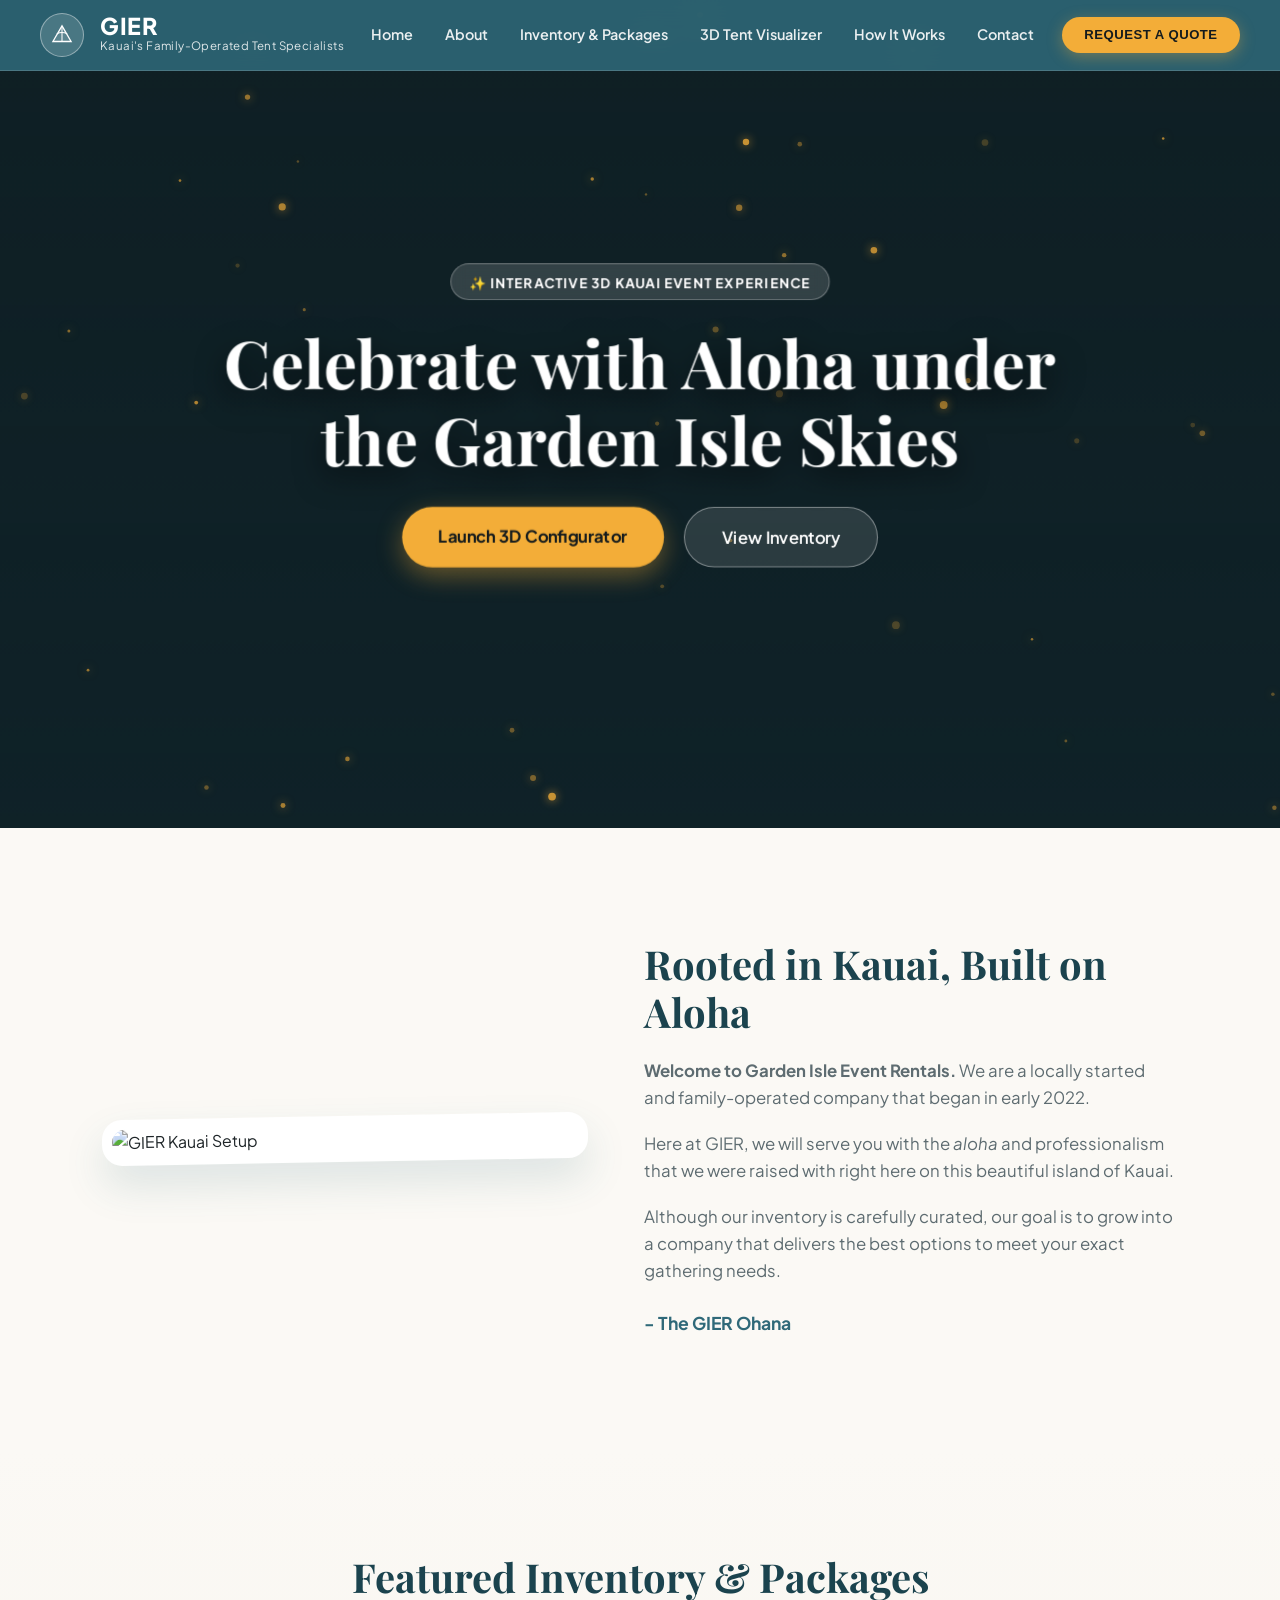
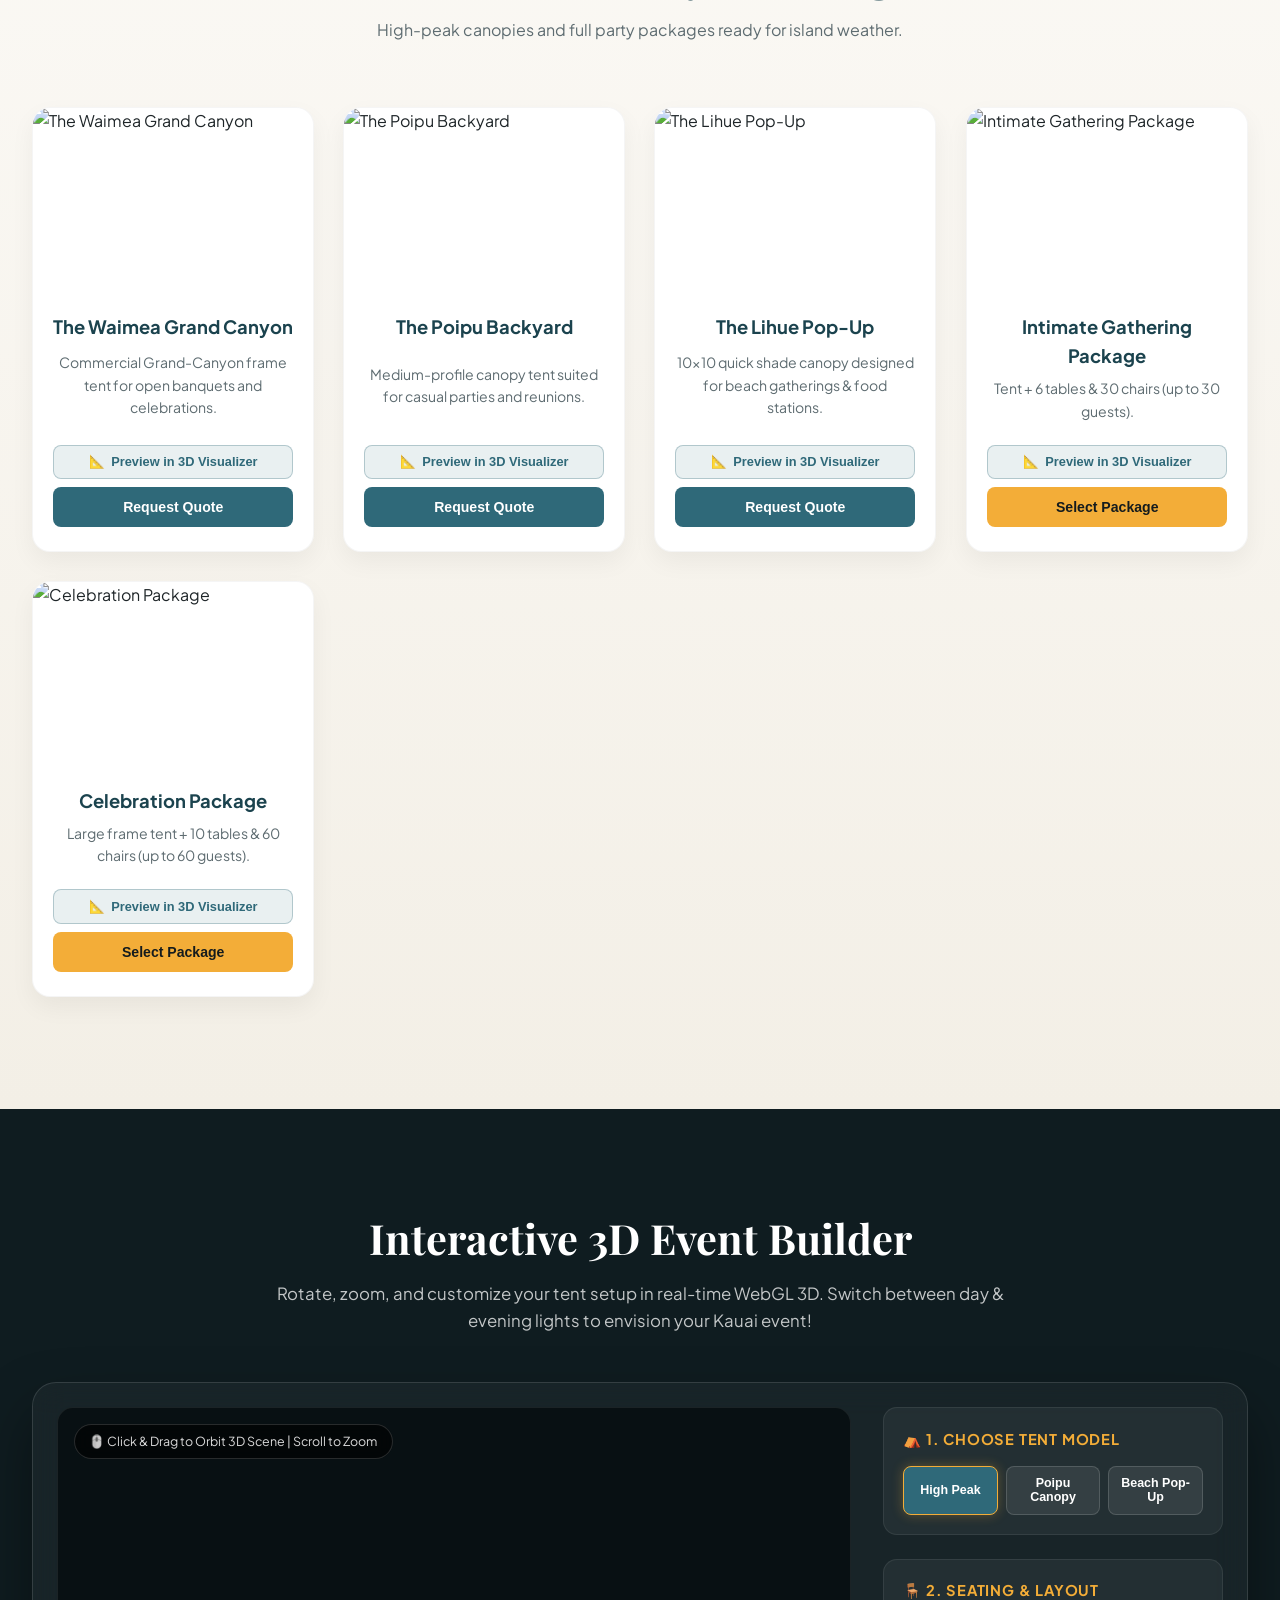
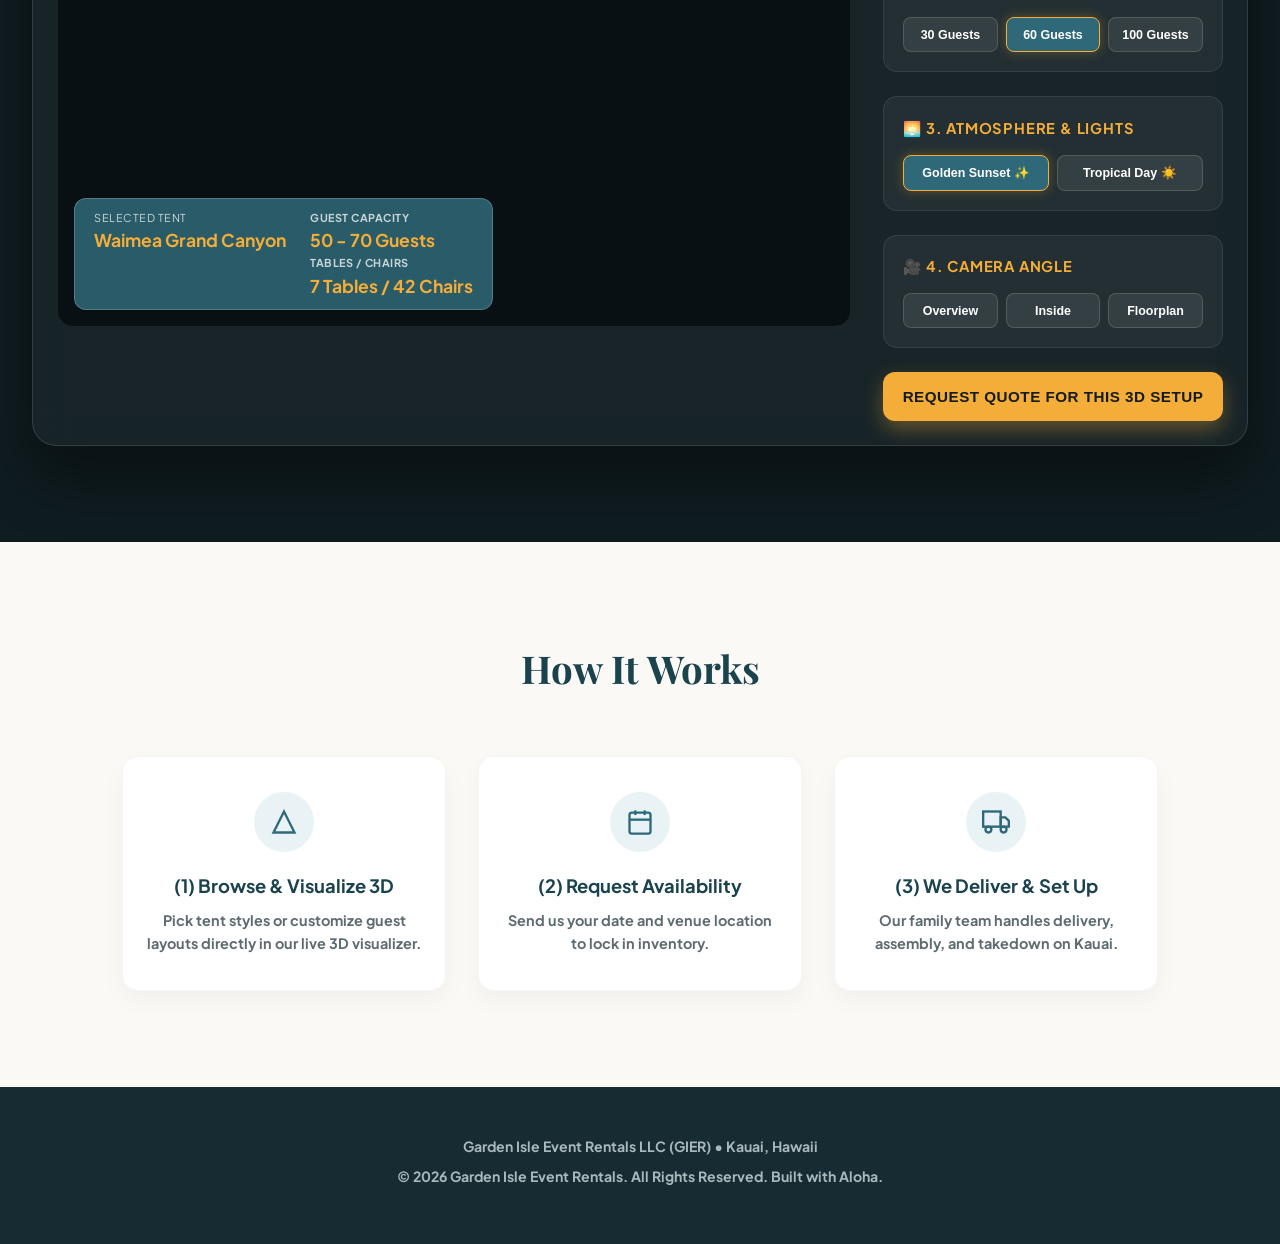
==== commit 997ac01f: "updated Hanalei W/Waimea Grand Canyon" ====
--- a/index.html
+++ b/index.html
@@ -127,13 +127,13 @@
           <div class="card-thumb">
             <img
               src="https://images.unsplash.com/photo-1464366400600-7168b8af9bc3?auto=format&fit=crop&w=600&q=80"
-              alt="The Hanalei High Peak"
+              alt="The Waimea Grand Canyon"
             />
           </div>
           <div class="card-info">
-            <h4>The Hanalei High Peak</h4>
+            <h4>The Waimea Grand Canyon</h4>
             <p>
-              Commercial high-peak frame tent for open banquets and
+              Commercial Grand-Canyon frame tent for open banquets and
               celebrations.
             </p>
             <div class="card-btn-group">
@@ -145,7 +145,7 @@
               </button>
               <button
                 class="btn-card-action"
-                onclick="selectRentalItem('The Hanalei High Peak')"
+                onclick="selectRentalItem('The Waimea Grand Canyon')"
               >
                 Request Quote
               </button>
@@ -297,7 +297,8 @@
           <div class="viewport-overlay-stats">
             <div class="stat-item">
               <span>Selected Tent</span>
-              <strong id="statTentName">Hanalei High Peak</strong>
+              <strong id="statTentName">
+              <strong id="statTentName">Waimea Grand Canyon</strong>
             </div>
             <div class="stat-item">
               <span>Guest Capacity</span>
@@ -539,8 +540,8 @@
             <div class="input-wrap">
               <label for="itemSelect">Selected Item / Package</label>
               <select id="itemSelect" name="item_selected">
-                <option value="The Hanalei High Peak">
-                  The Hanalei High Peak
+                <option value="The Waimea Grand Canyon">
+                  The Waimea Grand Canyon
                 </option>
                 <option value="The Poipu Backyard">The Poipu Backyard</option>
                 <option value="The Lihue Pop-Up">The Lihue Pop-Up</option>
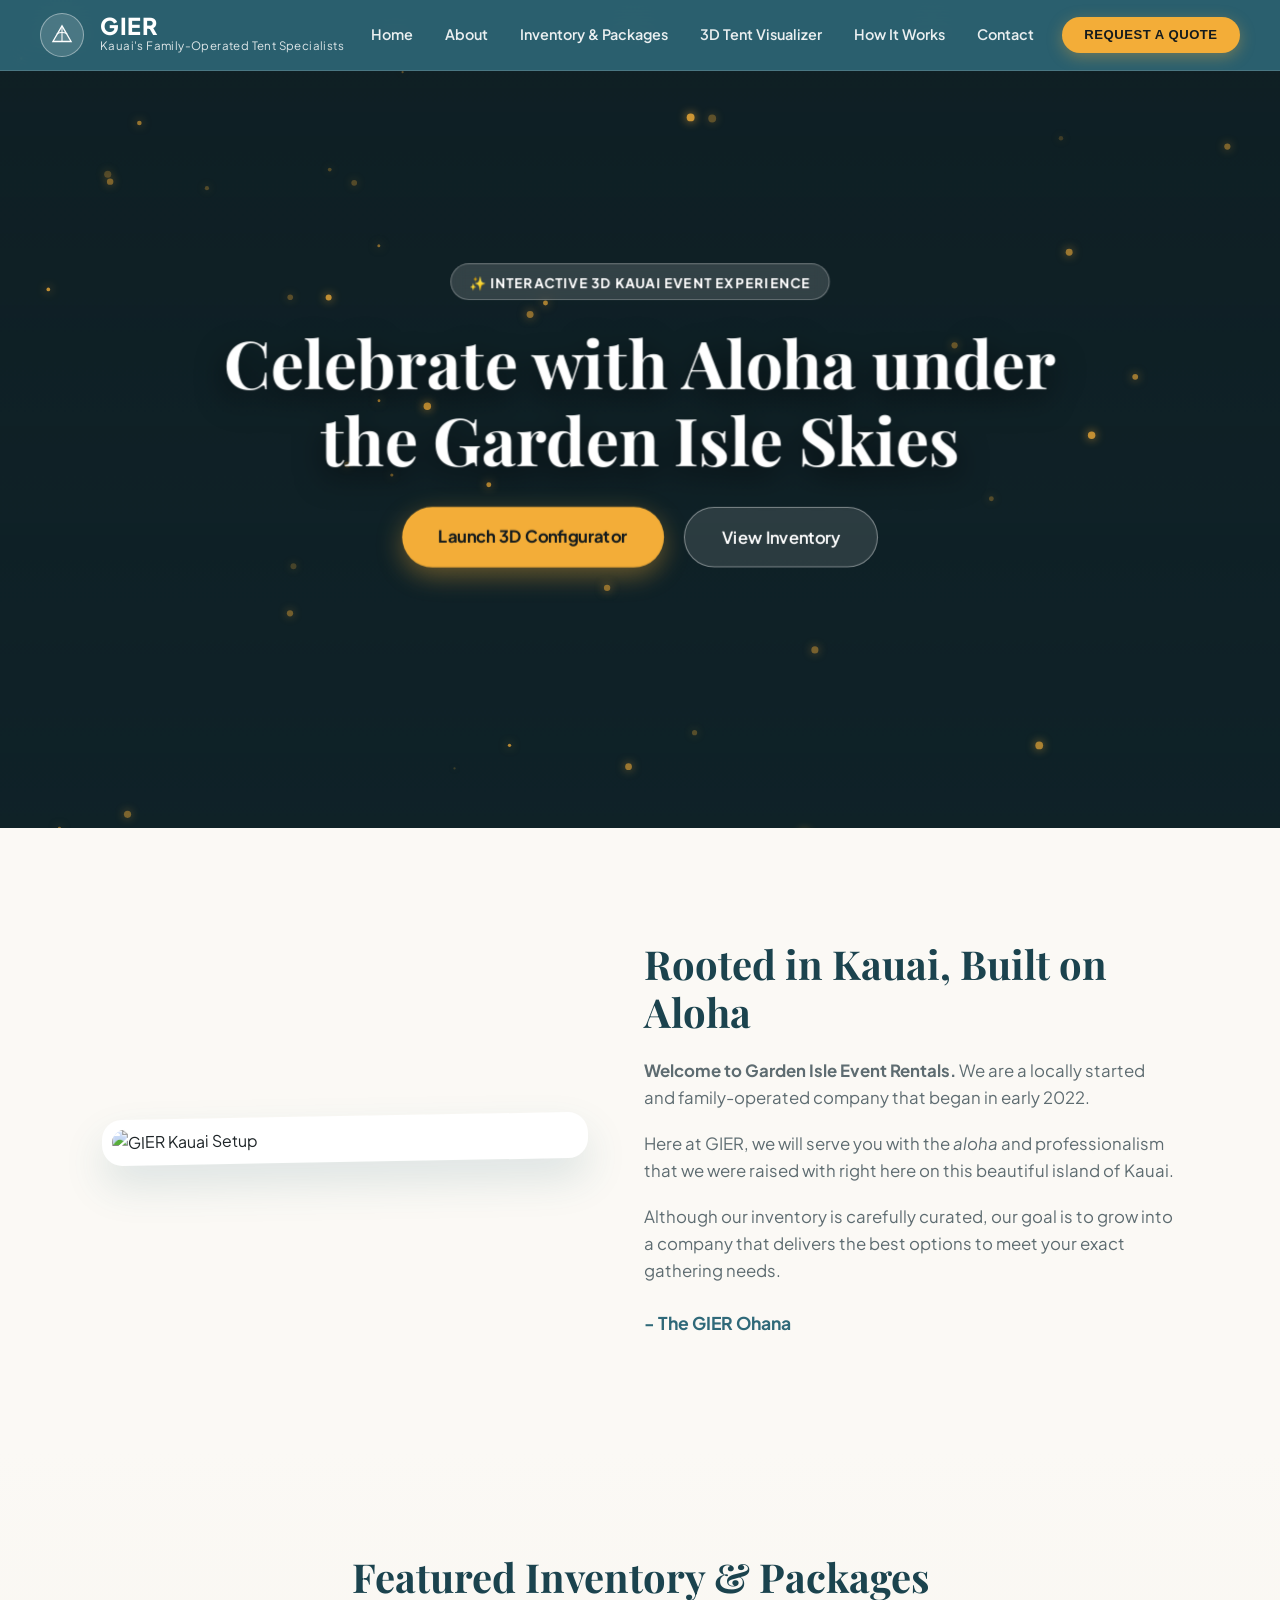
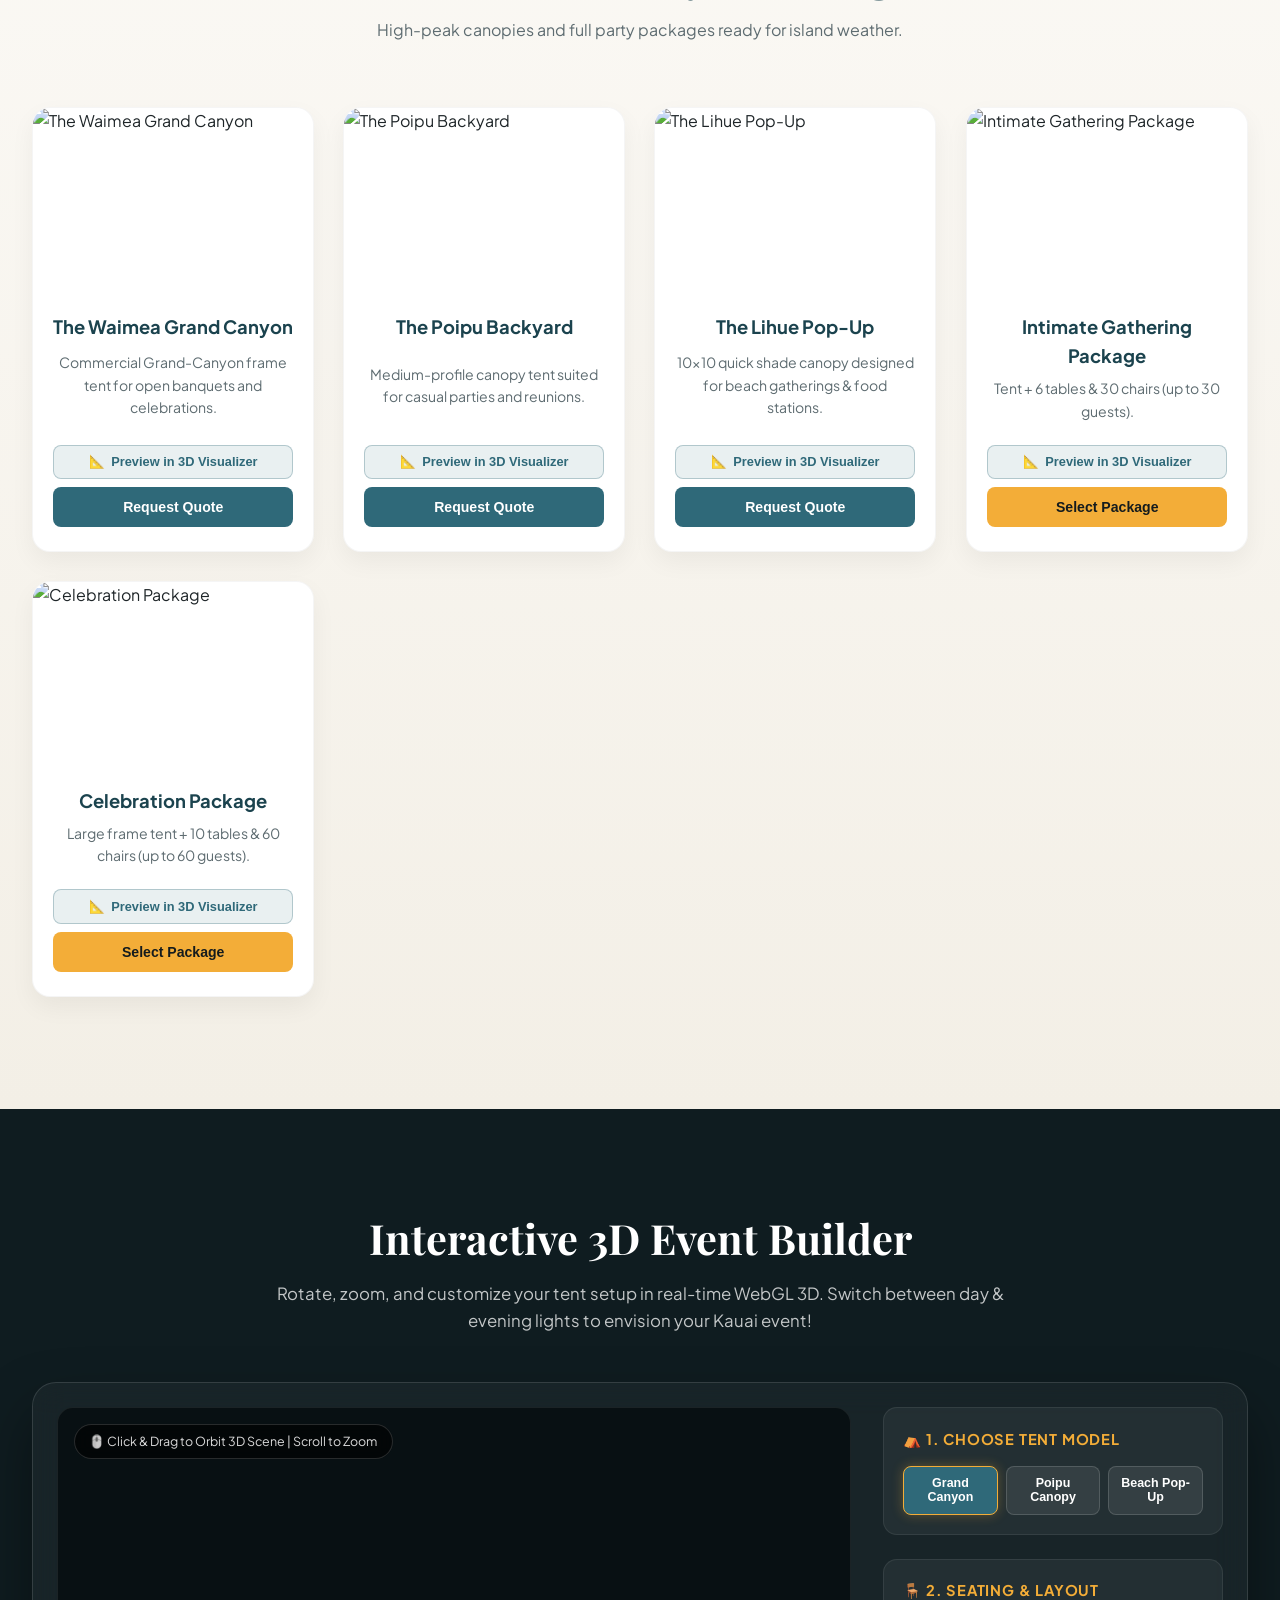
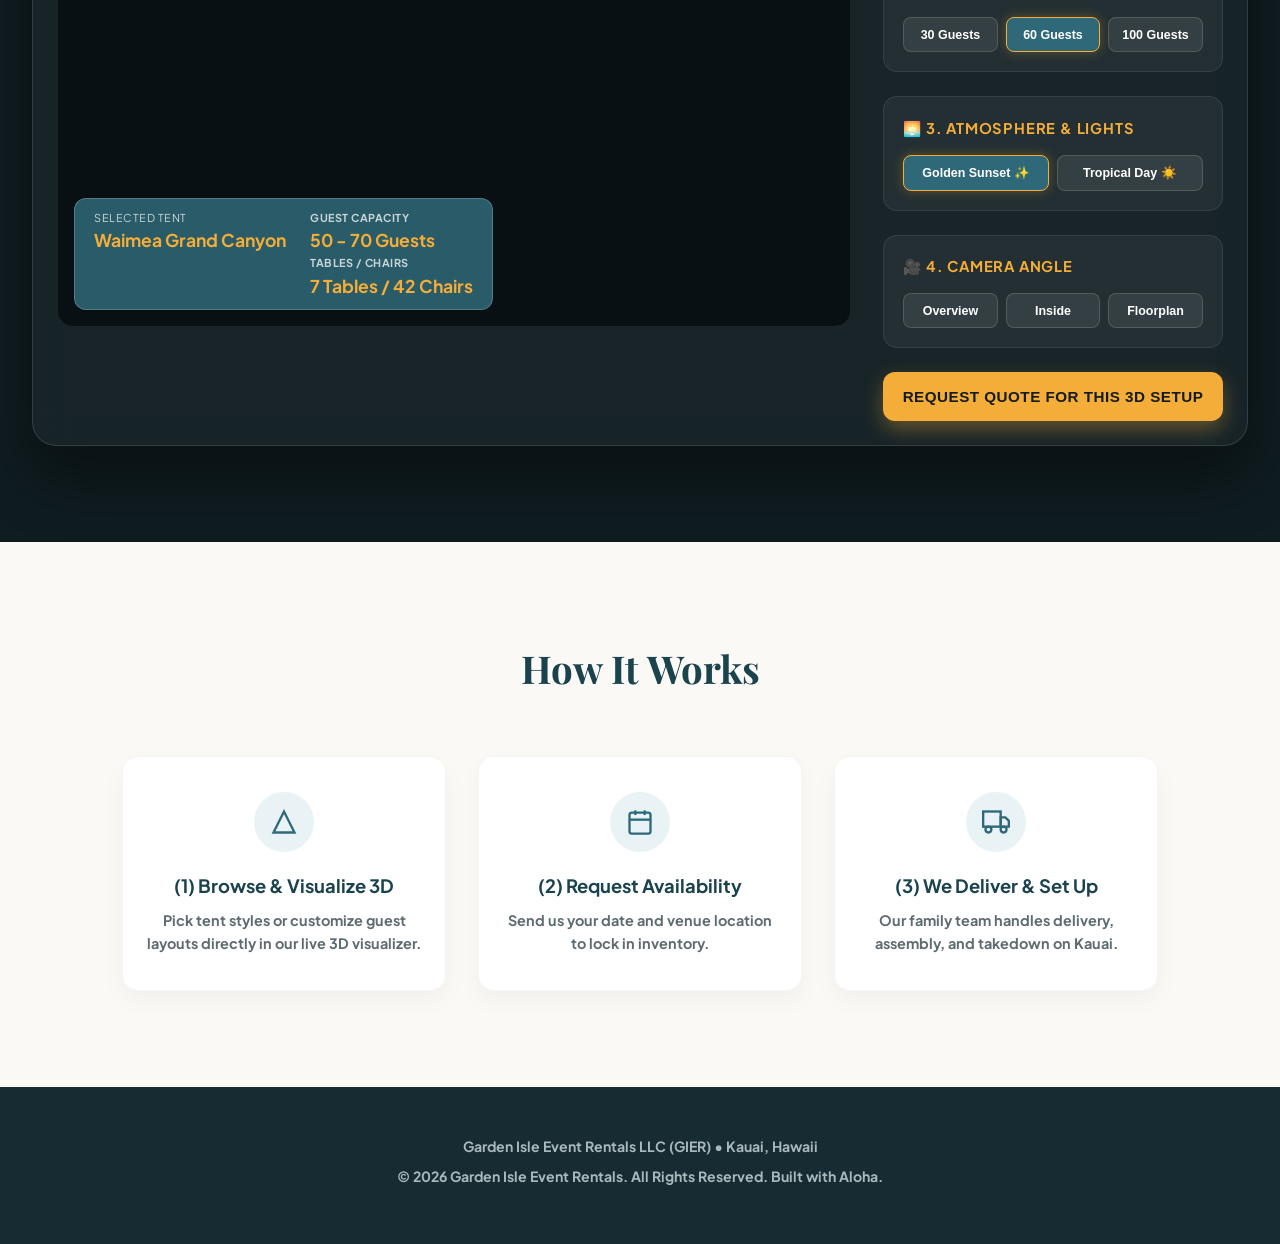
==== commit e469b2ed: "updated 3d model button to Grand Canyon" ====
--- a/index.html
+++ b/index.html
@@ -322,7 +322,7 @@
                 id="btnTentHighPeak"
                 onclick="setTentStyle('high-peak')"
               >
-                High Peak
+                Grand Canyon
               </button>
               <button
                 class="ctrl-btn"
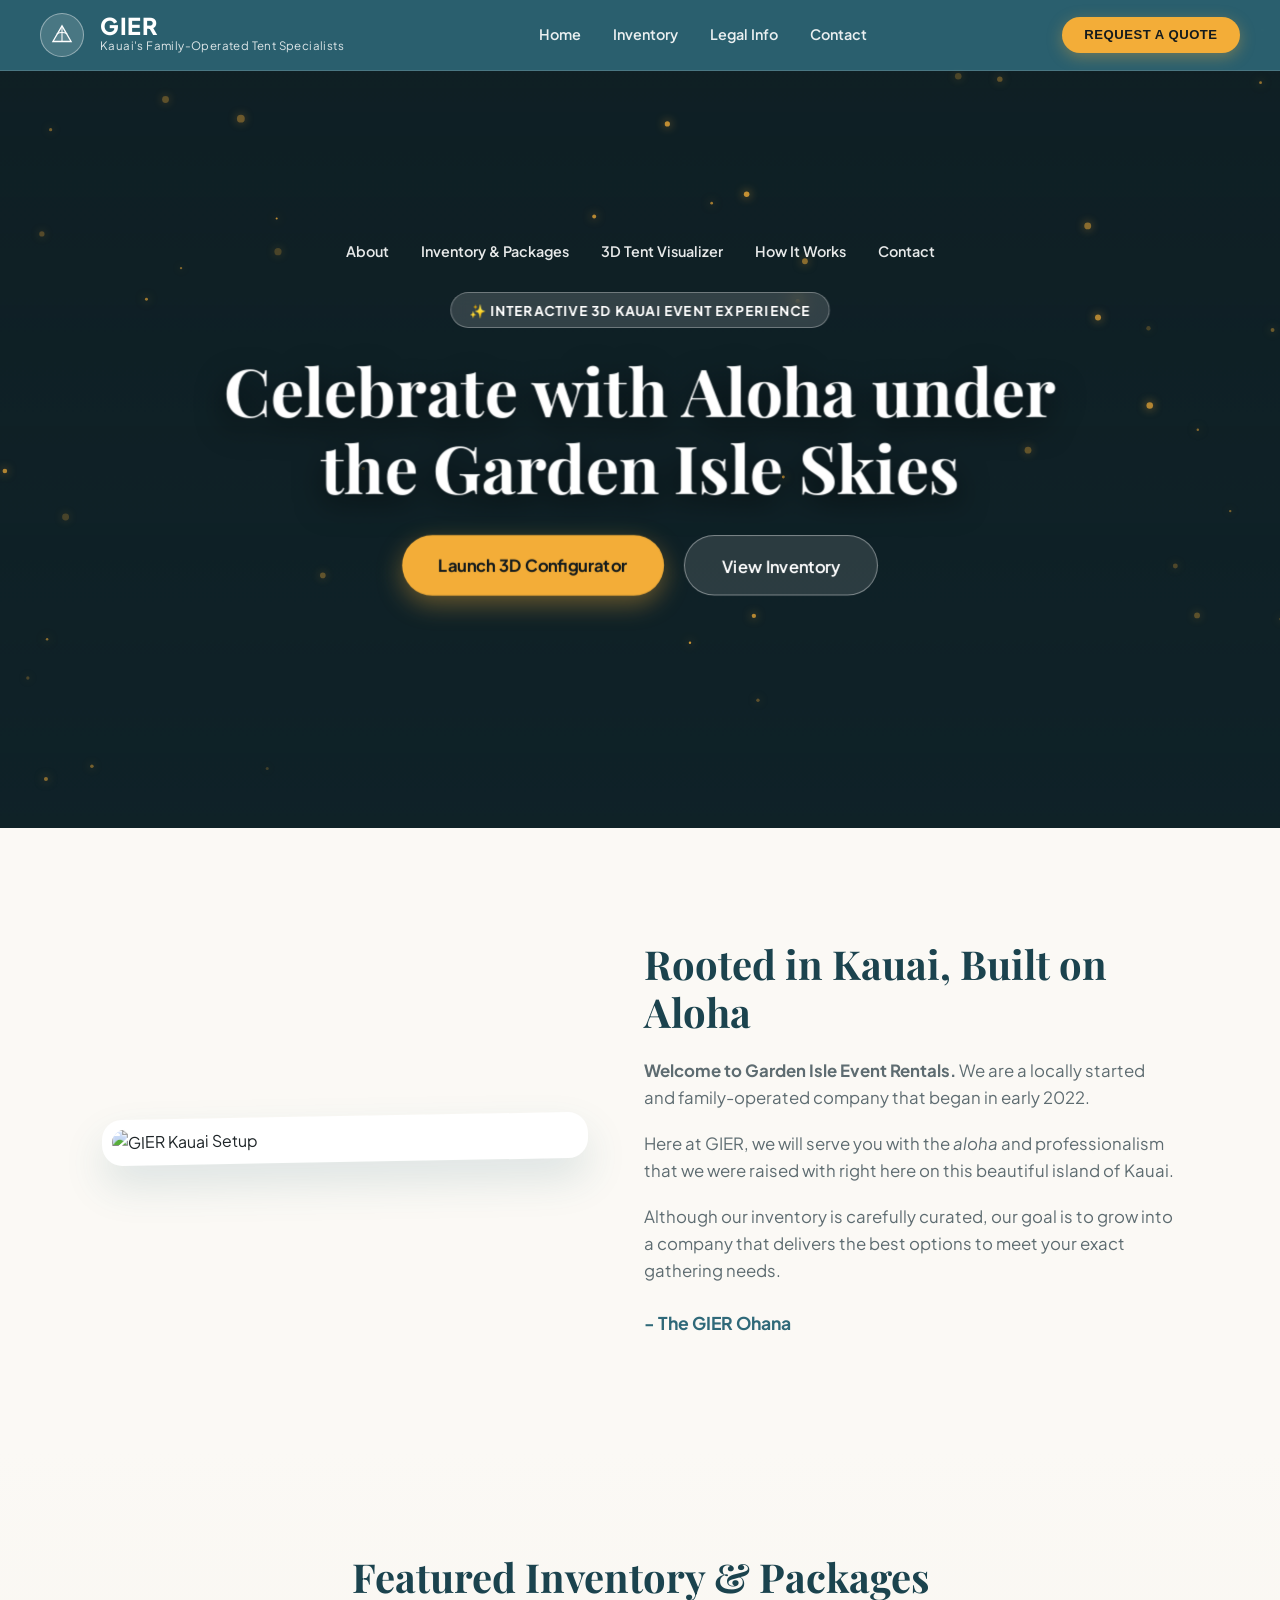
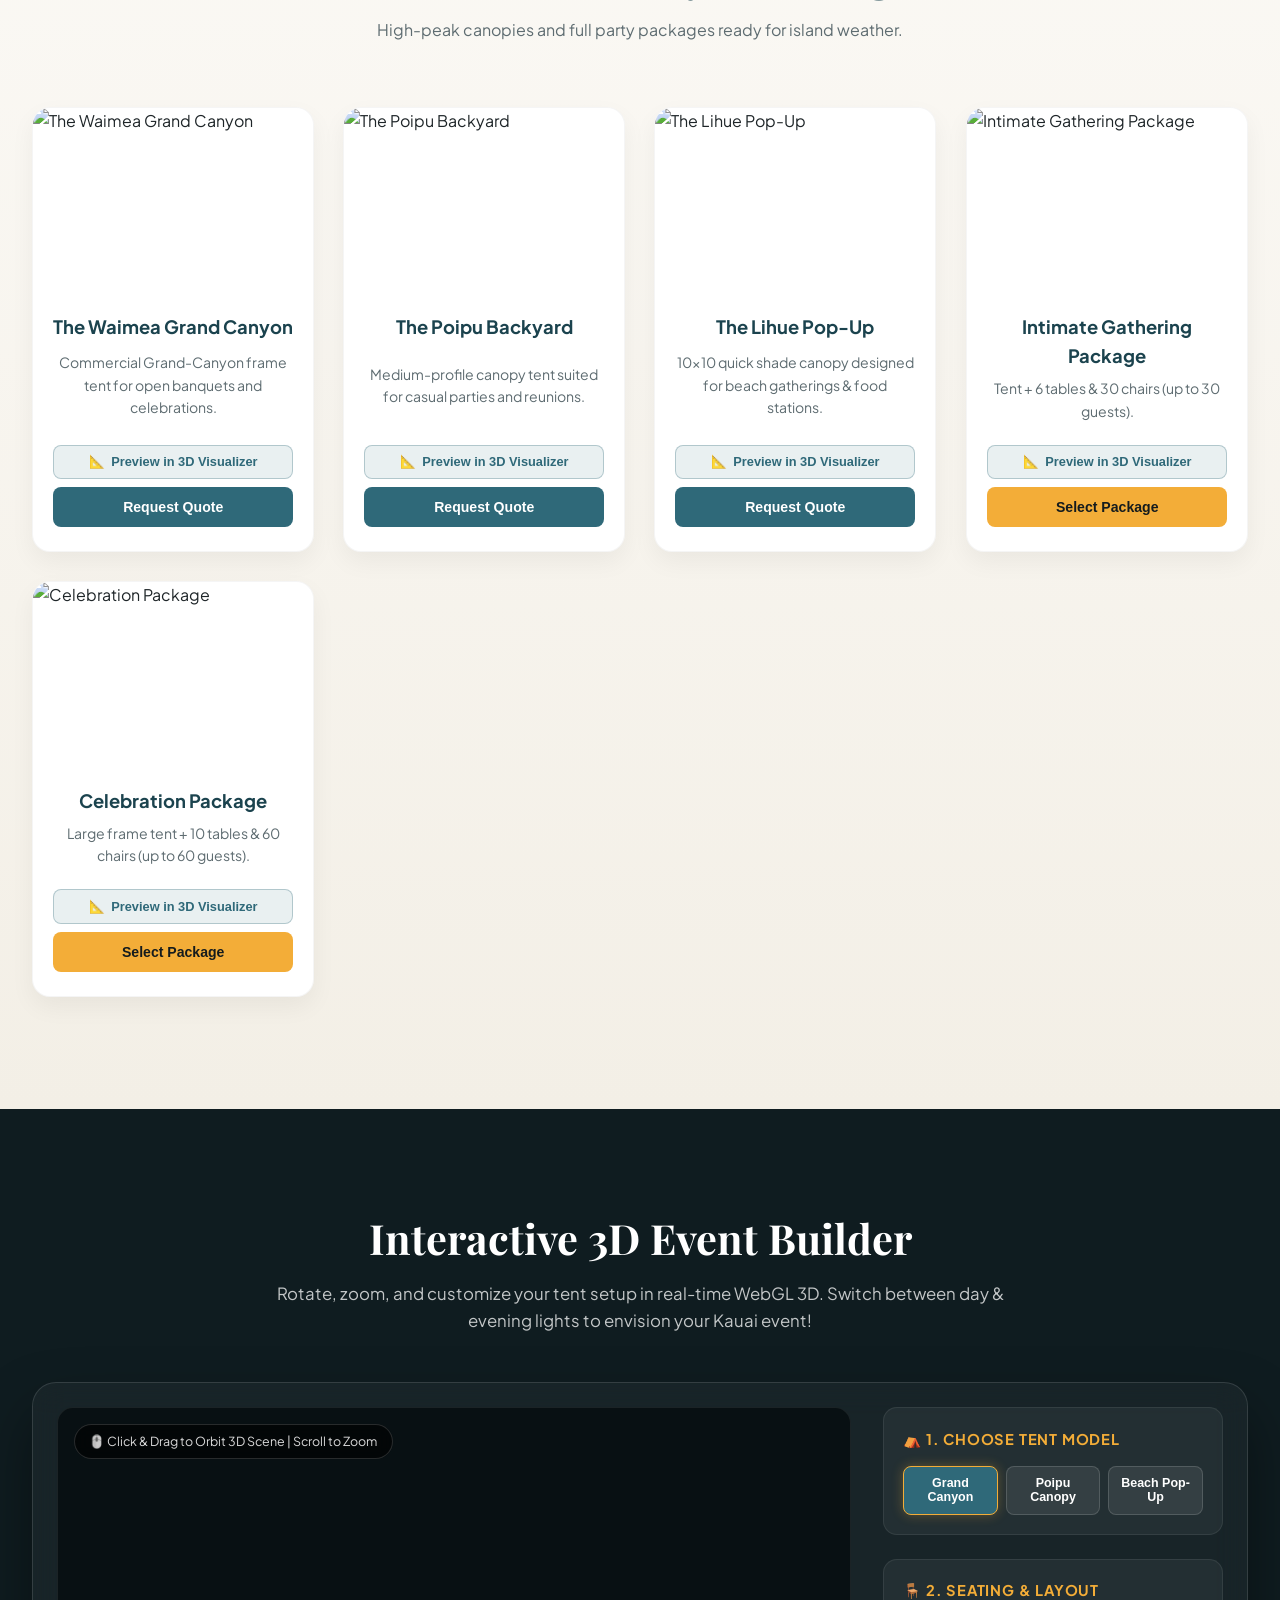
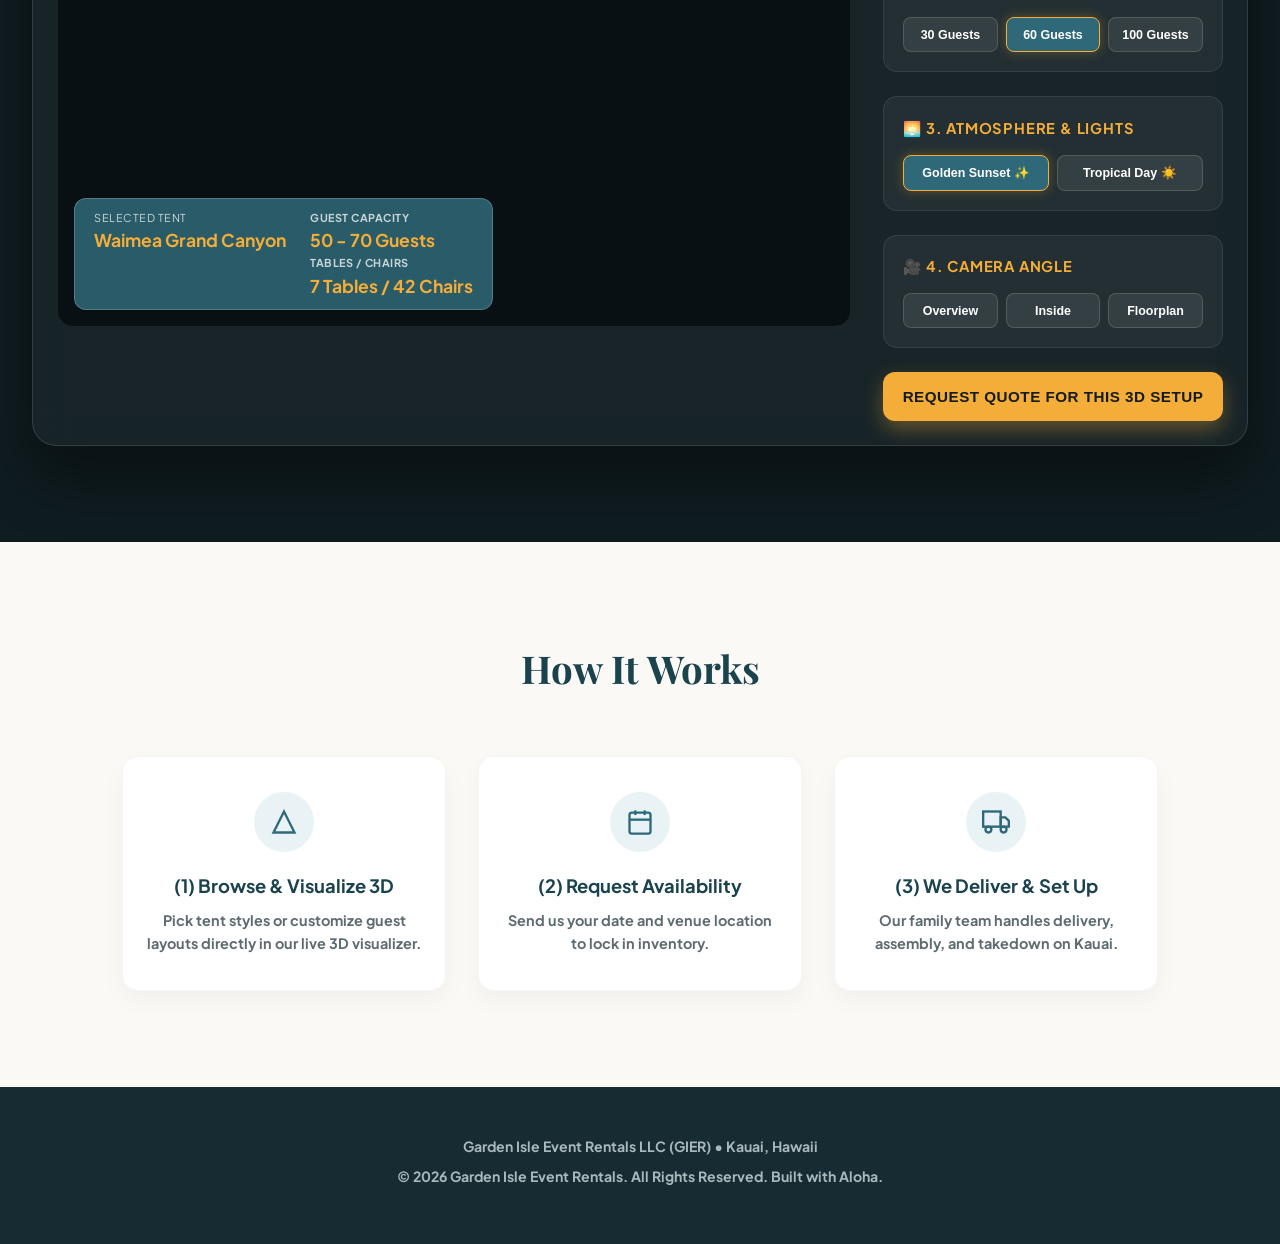
==== commit dae01026: "updated README, index and style files" ====
--- a/index.html
+++ b/index.html
@@ -45,20 +45,12 @@
         </div>
       </div>
       <nav>
-        <a href="#home">Home</a>
-        <a href="#about">About</a>
-        <a href="#inventory">Inventory & Packages</a>
-        <a href="#3d-builder">3D Tent Visualizer</a>
-        <a href="#how-it-works">How It Works</a>
-        <a
-          href="#contact"
-          onclick="
-            openQuoteModal();
-            return false;
-          "
-          >Contact</a
-        >
+        <a href="#">Home</a>
+        <a href="inventory.html">Inventory</a>
+        <a href="legalinfo.html">Legal Info</a>
+        <a href="contactus.html">Contact</a>
       </nav>
+   
       <button class="btn-quote-nav" onclick="openQuoteModal()">
         Request A Quote
       </button>
@@ -68,8 +60,23 @@
     <section class="hero-container" id="home">
       <div class="hero-layer hero-layer-bg" id="heroBg"></div>
       <canvas class="hero-particles-canvas" id="heroParticlesCanvas"></canvas>
-
       <div class="hero-content-box" id="heroContent">
+        <div class="hero-nav-wrap">
+          <nav>
+            <a href="#about">About</a>
+            <a href="#inventory">Inventory & Packages</a>
+            <a href="#3d-builder">3D Tent Visualizer</a>
+            <a href="#how-it-works">How It Works</a>
+            <a
+              href="#contact"
+              onclick="
+                openQuoteModal();
+                return false;
+              "
+              >Contact</a
+            >
+          </nav>
+        </div>
         <div class="hero-badge-3d">
           ✨ Interactive 3D Kauai Event Experience
         </div>
--- a/style.css
+++ b/style.css
@@ -177,6 +177,12 @@
   padding: 2rem;
   transform-style: preserve-3d;
   transition: transform 0.15s ease-out;
+}
+
+.hero-nav-wrap {
+  display: flex;
+  justify-content: center;
+  margin-bottom: 2rem;
 }
 
 .hero-badge-3d {
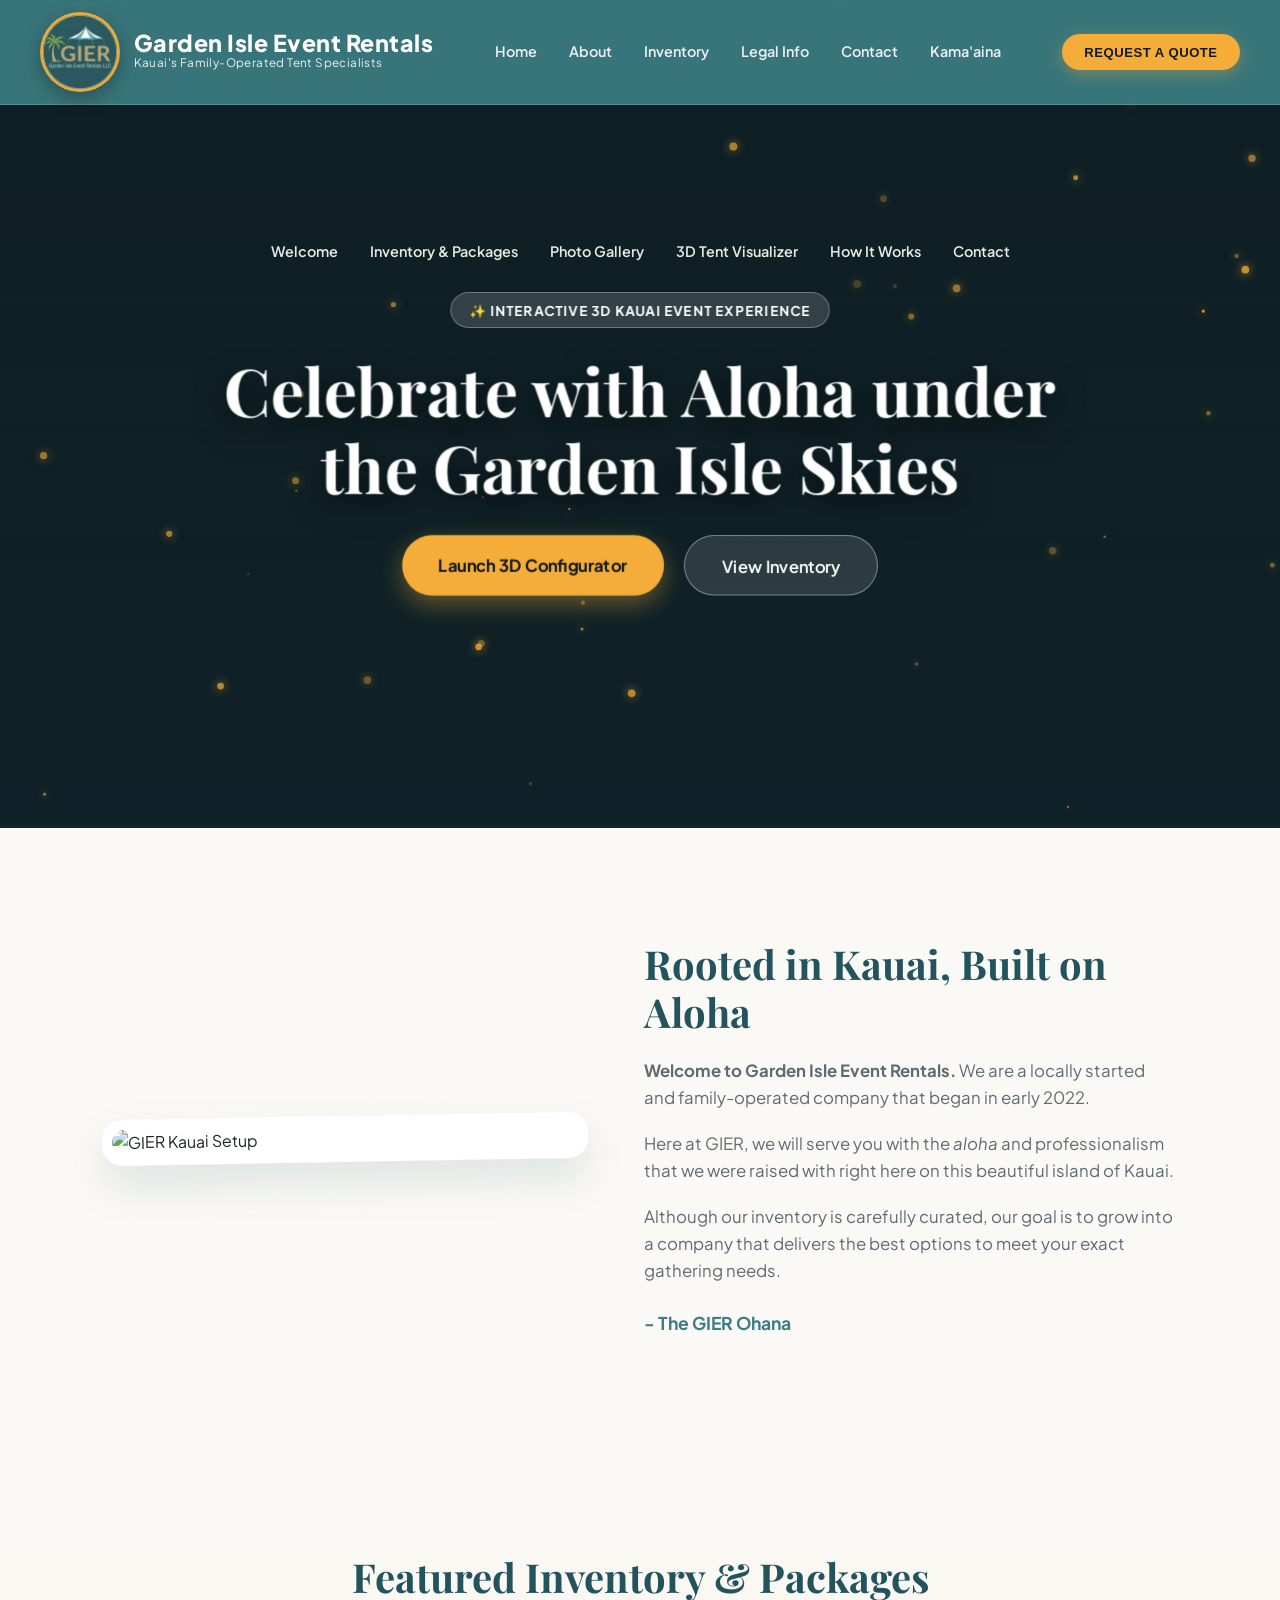
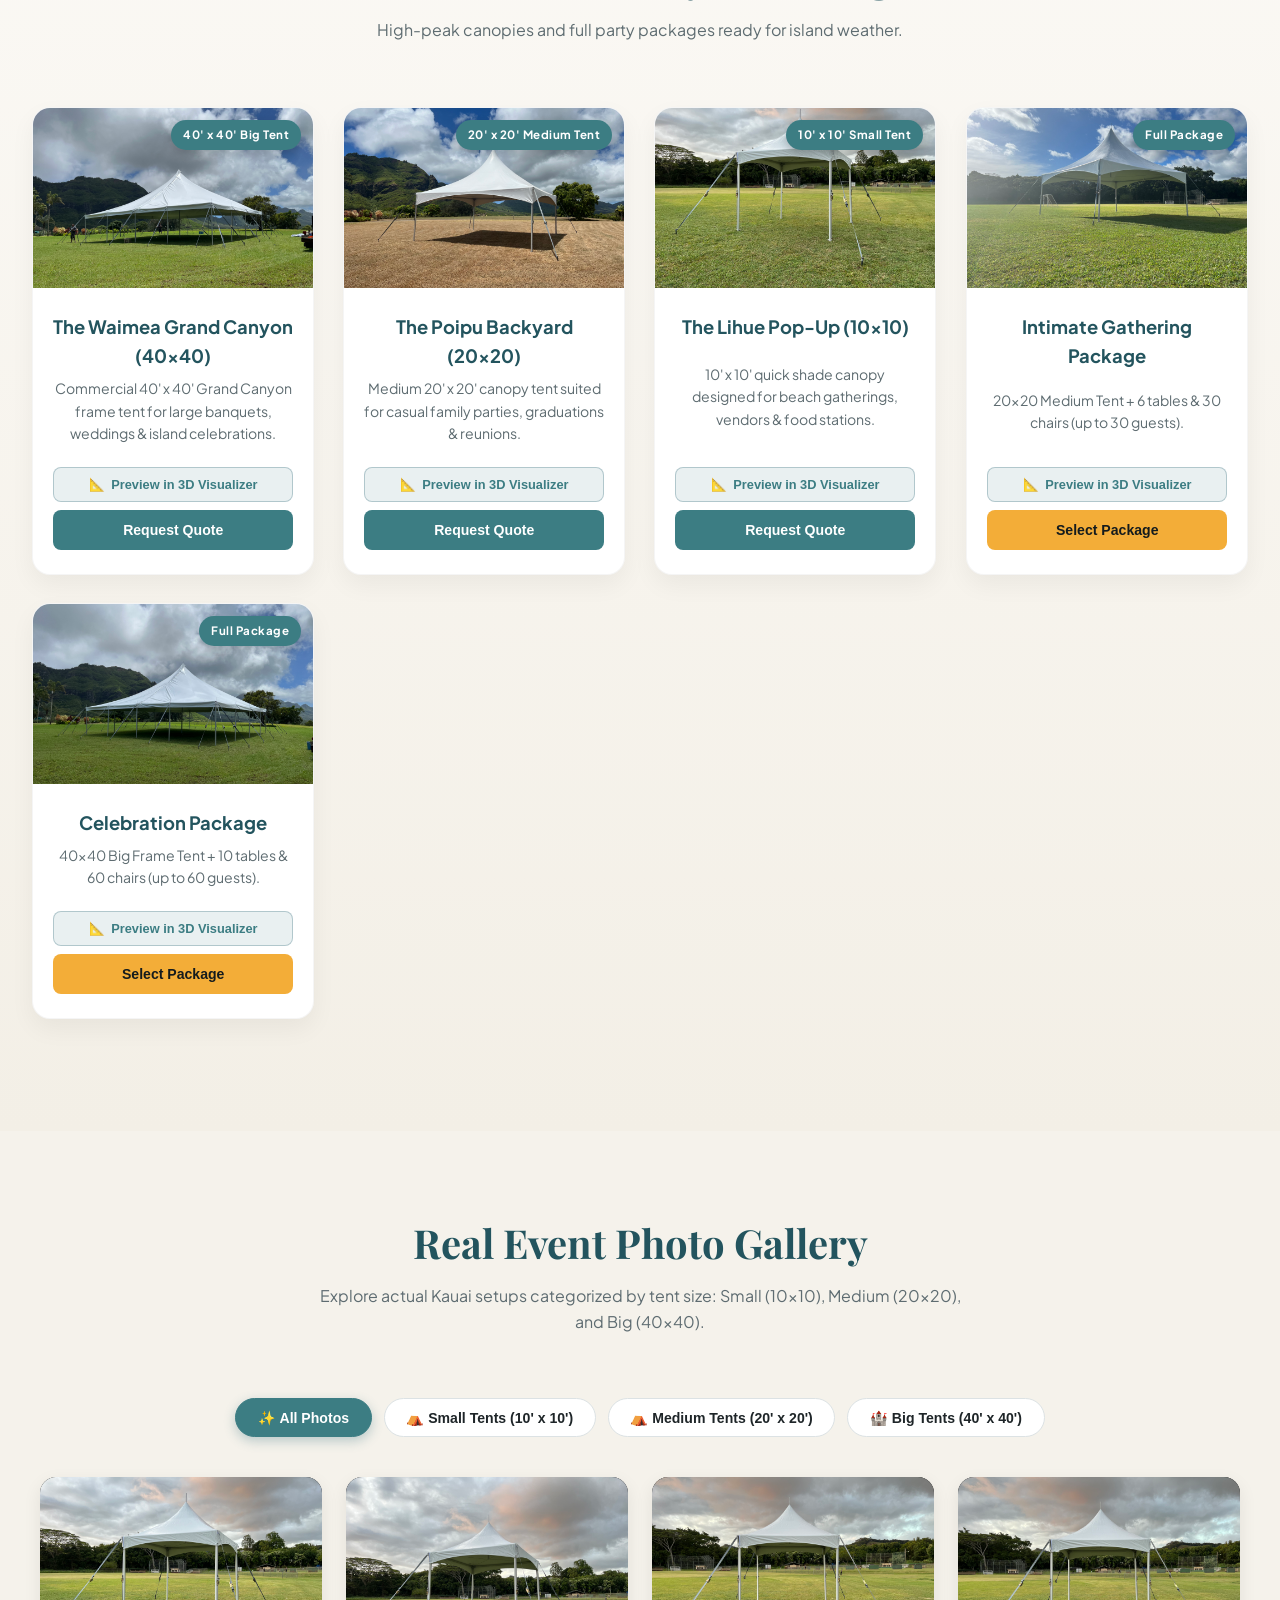
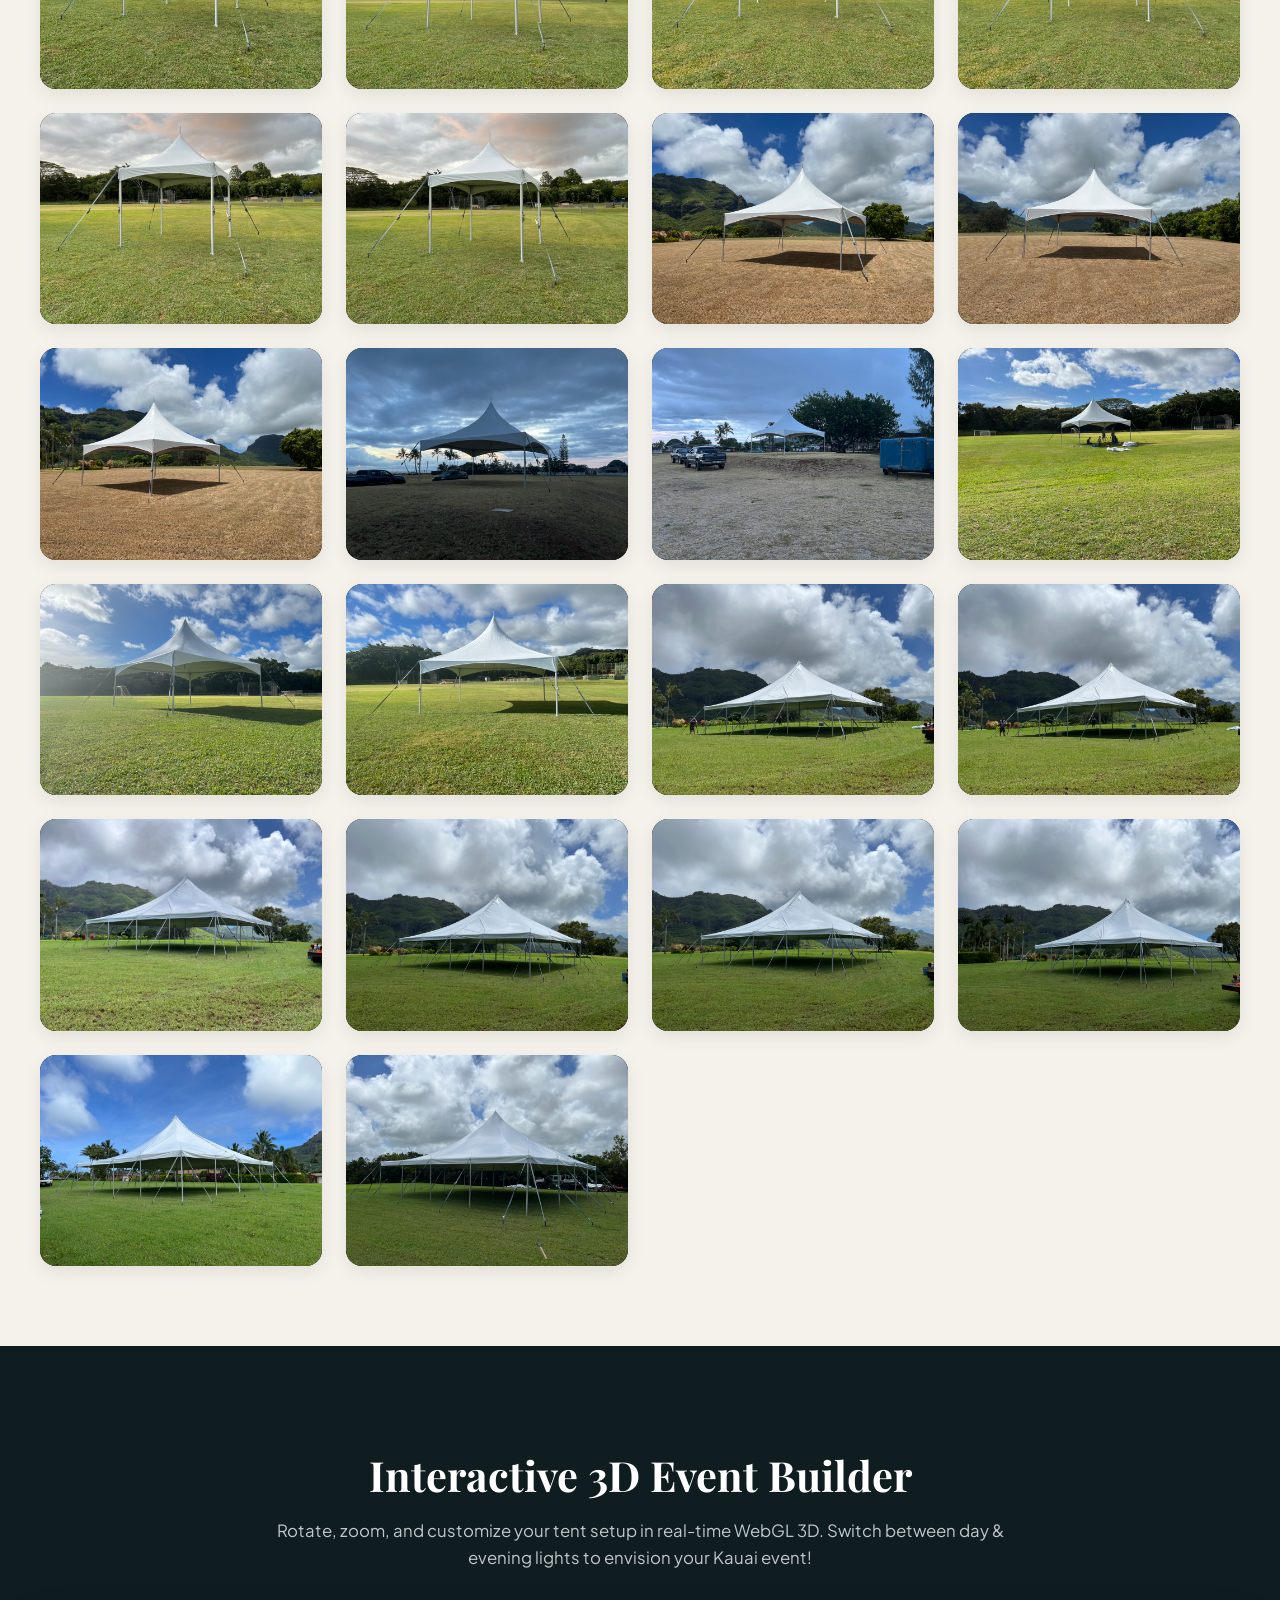
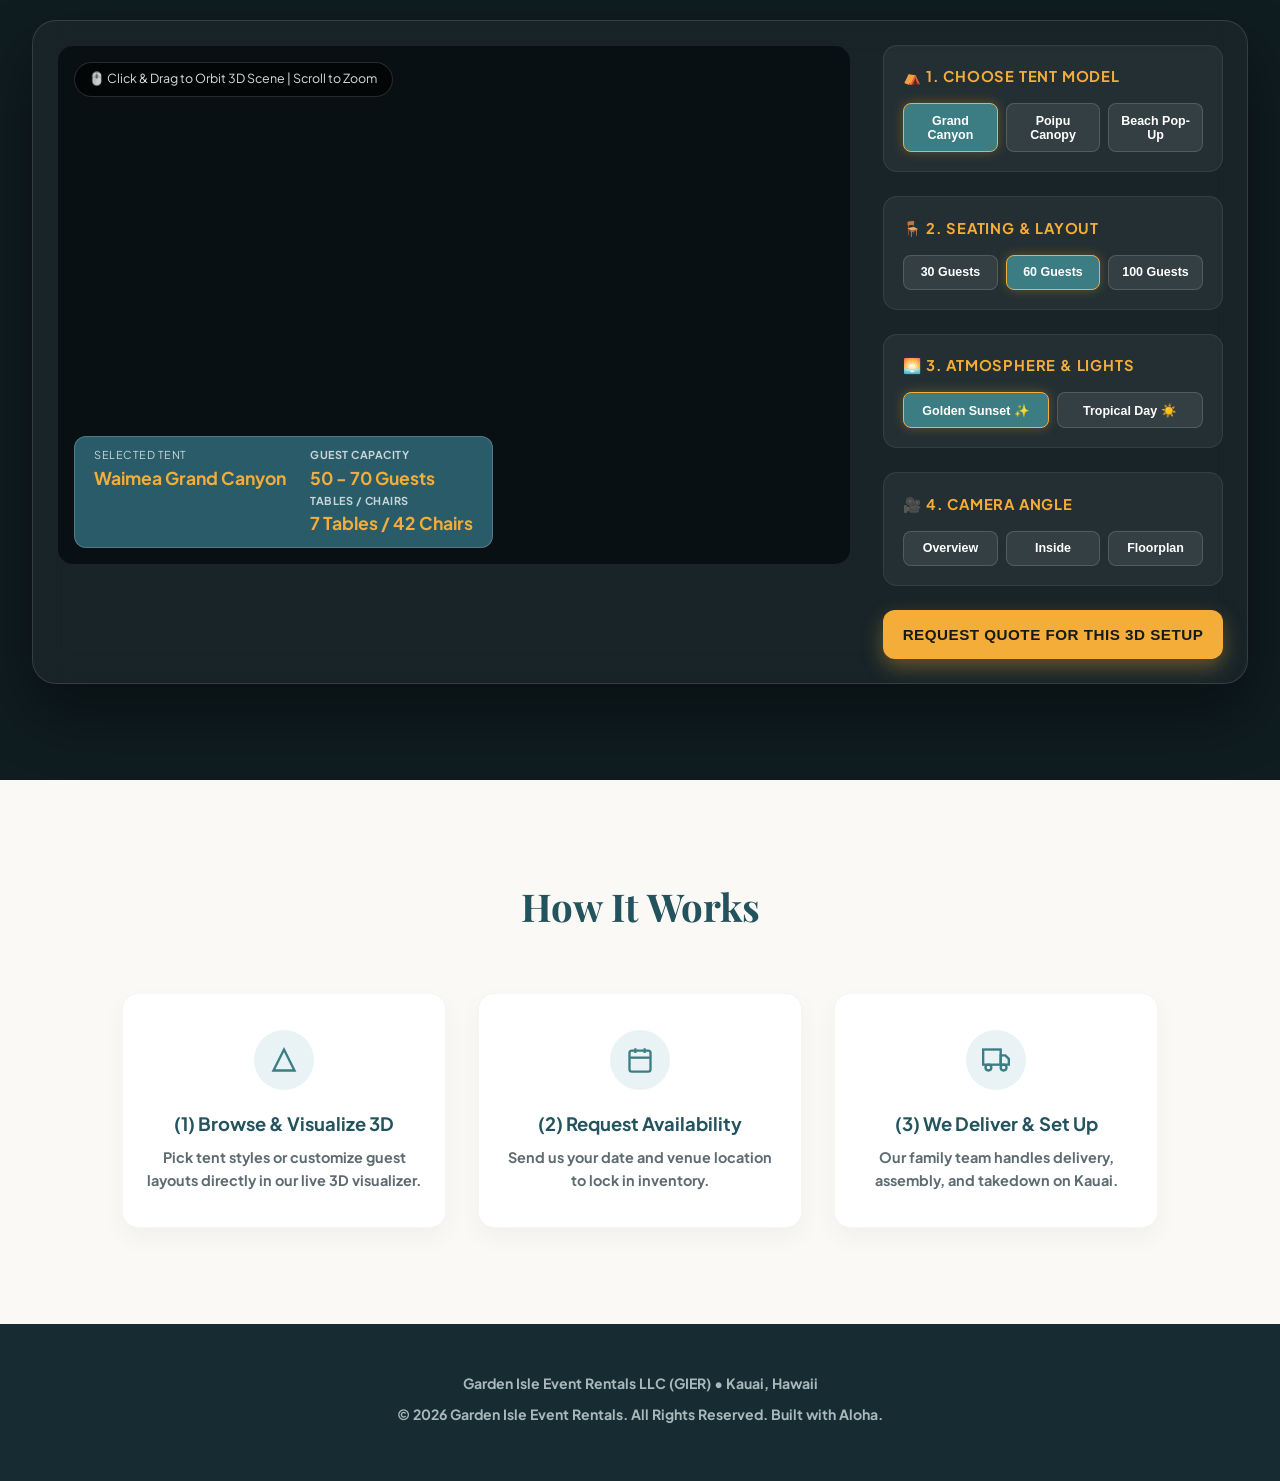
==== commit de72dfb3: "updated multiple files and enhanced modifed GIER logo." ====
--- a/index.html
+++ b/index.html
@@ -22,35 +22,22 @@
     <!-- FLOATING HEADER -->
     <header>
       <div class="brand-wrap">
-        <div class="brand-logo-circle">
-          <svg viewBox="0 0 100 100">
-            <path
-              d="M50 15 L15 75 L85 75 Z"
-              stroke="white"
-              stroke-width="5"
-              fill="rgba(255,255,255,0.1)"
-            />
-            <path d="M50 15 L50 75" stroke="white" stroke-width="4" />
-            <path
-              d="M30 45 Q 50 35 70 45"
-              stroke="white"
-              stroke-width="4"
-              fill="none"
-            />
-          </svg>
+        <div class="logo-badge">
+          <img src="./images/GIER_logo.jpg" alt="Garden Isle Event Rentals Logo" />
         </div>
         <div class="brand-title">
-          <h1>GIER</h1>
+          <h1>Garden Isle Event Rentals</h1>
           <p>Kauai's Family-Operated Tent Specialists</p>
         </div>
       </div>
       <nav>
-        <a href="#">Home</a>
+        <a href="index.html">Home</a>
+        <a href="about.html">About</a>
         <a href="inventory.html">Inventory</a>
         <a href="legalinfo.html">Legal Info</a>
         <a href="contactus.html">Contact</a>
+        <a href="#">Kama'aina</a>
       </nav>
-   
       <button class="btn-quote-nav" onclick="openQuoteModal()">
         Request A Quote
       </button>
@@ -63,8 +50,9 @@
       <div class="hero-content-box" id="heroContent">
         <div class="hero-nav-wrap">
           <nav>
-            <a href="#about">About</a>
+            <a href="#about">Welcome</a>
             <a href="#inventory">Inventory & Packages</a>
+            <a href="#gallery">Photo Gallery</a>
             <a href="#3d-builder">3D Tent Visualizer</a>
             <a href="#how-it-works">How It Works</a>
             <a
@@ -133,15 +121,15 @@
           <div class="card-glare"></div>
           <div class="card-thumb">
             <img
-              src="https://images.unsplash.com/photo-1464366400600-7168b8af9bc3?auto=format&fit=crop&w=600&q=80"
-              alt="The Waimea Grand Canyon"
+              src="images/Tent/Pictures/Big Tent/IMG_7492.jpeg"
+              alt="40x40 Big Tent - The Waimea Grand Canyon"
             />
+            <span class="card-tag">40' x 40' Big Tent</span>
           </div>
           <div class="card-info">
-            <h4>The Waimea Grand Canyon</h4>
+            <h4>The Waimea Grand Canyon (40x40)</h4>
             <p>
-              Commercial Grand-Canyon frame tent for open banquets and
-              celebrations.
+              Commercial 40' x 40' Grand Canyon frame tent for large banquets, weddings & island celebrations.
             </p>
             <div class="card-btn-group">
               <button
@@ -165,14 +153,15 @@
           <div class="card-glare"></div>
           <div class="card-thumb">
             <img
-              src="https://images.unsplash.com/photo-1519741497674-611481863552?auto=format&fit=crop&w=600&q=80"
-              alt="The Poipu Backyard"
+              src="images/Tent/Pictures/Medium Tent/IMG_1291.jpeg"
+              alt="20x20 Medium Tent - The Poipu Backyard"
             />
+            <span class="card-tag">20' x 20' Medium Tent</span>
           </div>
           <div class="card-info">
-            <h4>The Poipu Backyard</h4>
+            <h4>The Poipu Backyard (20x20)</h4>
             <p>
-              Medium-profile canopy tent suited for casual parties and reunions.
+              Medium 20' x 20' canopy tent suited for casual family parties, graduations & reunions.
             </p>
             <div class="card-btn-group">
               <button
@@ -196,15 +185,15 @@
           <div class="card-glare"></div>
           <div class="card-thumb">
             <img
-              src="https://images.unsplash.com/photo-1530103862676-de8c9debad1d?auto=format&fit=crop&w=600&q=80"
-              alt="The Lihue Pop-Up"
+              src="images/Tent/Pictures/Small Tent/IMG_5499.jpeg"
+              alt="10x10 Small Tent - The Lihue Pop-Up"
             />
+            <span class="card-tag">10' x 10' Small Tent</span>
           </div>
           <div class="card-info">
-            <h4>The Lihue Pop-Up</h4>
+            <h4>The Lihue Pop-Up (10x10)</h4>
             <p>
-              10x10 quick shade canopy designed for beach gatherings & food
-              stations.
+              10' x 10' quick shade canopy designed for beach gatherings, vendors & food stations.
             </p>
             <div class="card-btn-group">
               <button
@@ -228,13 +217,14 @@
           <div class="card-glare"></div>
           <div class="card-thumb">
             <img
-              src="https://images.unsplash.com/photo-1511285560929-80b456fea0bc?auto=format&fit=crop&w=600&q=80"
+              src="images/Tent/Pictures/Medium Tent/IMG_5483.jpeg"
               alt="Intimate Gathering Package"
             />
+            <span class="card-tag">Full Package</span>
           </div>
           <div class="card-info">
             <h4>Intimate Gathering Package</h4>
-            <p>Tent + 6 tables & 30 chairs (up to 30 guests).</p>
+            <p>20x20 Medium Tent + 6 tables & 30 chairs (up to 30 guests).</p>
             <div class="card-btn-group">
               <button
                 class="btn-card-3d-preview"
@@ -257,13 +247,14 @@
           <div class="card-glare"></div>
           <div class="card-thumb">
             <img
-              src="https://images.unsplash.com/photo-1520854221256-17451cc331bf?auto=format&fit=crop&w=600&q=80"
+              src="images/Tent/Pictures/Big Tent/IMG_7495.jpeg"
               alt="Celebration Package"
             />
+            <span class="card-tag">Full Package</span>
           </div>
           <div class="card-info">
             <h4>Celebration Package</h4>
-            <p>Large frame tent + 10 tables & 60 chairs (up to 60 guests).</p>
+            <p>40x40 Big Frame Tent + 10 tables & 60 chairs (up to 60 guests).</p>
             <div class="card-btn-group">
               <button
                 class="btn-card-3d-preview"
@@ -278,6 +269,185 @@
                 Select Package
               </button>
             </div>
+          </div>
+        </div>
+      </div>
+    </section>
+
+    <!-- REAL TENT PHOTO GALLERY SECTION -->
+    <section class="gallery-section" id="gallery">
+      <div class="section-header">
+        <h3>Real Event Photo Gallery</h3>
+        <p>Explore actual Kauai setups categorized by tent size: Small (10x10), Medium (20x20), and Big (40x40).</p>
+      </div>
+
+      <!-- Filter Buttons -->
+      <div class="gallery-filter-bar">
+        <button class="gallery-filter-btn active" onclick="filterGallery('all')">✨ All Photos</button>
+        <button class="gallery-filter-btn" onclick="filterGallery('small')">⛺ Small Tents (10' x 10')</button>
+        <button class="gallery-filter-btn" onclick="filterGallery('medium')">⛺ Medium Tents (20' x 20')</button>
+        <button class="gallery-filter-btn" onclick="filterGallery('big')">🏰 Big Tents (40' x 40')</button>
+      </div>
+
+      <!-- Gallery Grid -->
+      <div class="gallery-grid" id="galleryGrid">
+        <!-- Small Tents (10x10) -->
+        <div class="gallery-item" data-category="small" onclick="openLightbox('images/Tent/Pictures/Small Tent/IMG_5499.jpeg', '10x10 Small Tent Setup')">
+          <img src="images/Tent/Pictures/Small Tent/IMG_5499.jpeg" alt="Small Tent 10x10" loading="lazy" />
+          <div class="gallery-overlay">
+            <span class="gallery-size-badge">10' x 10' Small</span>
+            <h5>10x10 High Peak Pop-Up</h5>
+          </div>
+        </div>
+        <div class="gallery-item" data-category="small" onclick="openLightbox('images/Tent/Pictures/Small Tent/IMG_5500.jpeg', '10x10 Small Tent Angle')">
+          <img src="images/Tent/Pictures/Small Tent/IMG_5500.jpeg" alt="Small Tent 10x10" loading="lazy" />
+          <div class="gallery-overlay">
+            <span class="gallery-size-badge">10' x 10' Small</span>
+            <h5>10x10 Lawn Canopy</h5>
+          </div>
+        </div>
+        <div class="gallery-item" data-category="small" onclick="openLightbox('images/Tent/Pictures/Small Tent/IMG_5501.jpeg', '10x10 Canopy Side View')">
+          <img src="images/Tent/Pictures/Small Tent/IMG_5501.jpeg" alt="Small Tent 10x10" loading="lazy" />
+          <div class="gallery-overlay">
+            <span class="gallery-size-badge">10' x 10' Small</span>
+            <h5>10x10 Event Shade</h5>
+          </div>
+        </div>
+        <div class="gallery-item" data-category="small" onclick="openLightbox('images/Tent/Pictures/Small Tent/IMG_5502.jpeg', '10x10 Setup View')">
+          <img src="images/Tent/Pictures/Small Tent/IMG_5502.jpeg" alt="Small Tent 10x10" loading="lazy" />
+          <div class="gallery-overlay">
+            <span class="gallery-size-badge">10' x 10' Small</span>
+            <h5>10x10 Park Setup</h5>
+          </div>
+        </div>
+        <div class="gallery-item" data-category="small" onclick="openLightbox('images/Tent/Pictures/Small Tent/IMG_5503.jpeg', '10x10 Canopy Detail')">
+          <img src="images/Tent/Pictures/Small Tent/IMG_5503.jpeg" alt="Small Tent 10x10" loading="lazy" />
+          <div class="gallery-overlay">
+            <span class="gallery-size-badge">10' x 10' Small</span>
+            <h5>10x10 High Peak Profile</h5>
+          </div>
+        </div>
+        <div class="gallery-item" data-category="small" onclick="openLightbox('images/Tent/Pictures/Small Tent/IMG_5504.jpeg', '10x10 Small Tent Grounded')">
+          <img src="images/Tent/Pictures/Small Tent/IMG_5504.jpeg" alt="Small Tent 10x10" loading="lazy" />
+          <div class="gallery-overlay">
+            <span class="gallery-size-badge">10' x 10' Small</span>
+            <h5>10x10 Field Canopy</h5>
+          </div>
+        </div>
+
+        <!-- Medium Tents (20x20) -->
+        <div class="gallery-item" data-category="medium" onclick="openLightbox('images/Tent/Pictures/Medium Tent/IMG_1291.jpeg', '20x20 Medium Tent Event')">
+          <img src="images/Tent/Pictures/Medium Tent/IMG_1291.jpeg" alt="Medium Tent 20x20" loading="lazy" />
+          <div class="gallery-overlay">
+            <span class="gallery-size-badge">20' x 20' Medium</span>
+            <h5>20x20 Party Canopy</h5>
+          </div>
+        </div>
+        <div class="gallery-item" data-category="medium" onclick="openLightbox('images/Tent/Pictures/Medium Tent/IMG_1292.jpeg', '20x20 Medium Tent View')">
+          <img src="images/Tent/Pictures/Medium Tent/IMG_1292.jpeg" alt="Medium Tent 20x20" loading="lazy" />
+          <div class="gallery-overlay">
+            <span class="gallery-size-badge">20' x 20' Medium</span>
+            <h5>20x20 Lawn Event Tent</h5>
+          </div>
+        </div>
+        <div class="gallery-item" data-category="medium" onclick="openLightbox('images/Tent/Pictures/Medium Tent/IMG_1293.jpeg', '20x20 Outdoor Setup')">
+          <img src="images/Tent/Pictures/Medium Tent/IMG_1293.jpeg" alt="Medium Tent 20x20" loading="lazy" />
+          <div class="gallery-overlay">
+            <span class="gallery-size-badge">20' x 20' Medium</span>
+            <h5>20x20 High Peak Canopy</h5>
+          </div>
+        </div>
+        <div class="gallery-item" data-category="medium" onclick="openLightbox('images/Tent/Pictures/Medium Tent/IMG_2027.jpeg', '20x20 Event Gathering')">
+          <img src="images/Tent/Pictures/Medium Tent/IMG_2027.jpeg" alt="Medium Tent 20x20" loading="lazy" />
+          <div class="gallery-overlay">
+            <span class="gallery-size-badge">20' x 20' Medium</span>
+            <h5>20x20 Kauai Setup</h5>
+          </div>
+        </div>
+        <div class="gallery-item" data-category="medium" onclick="openLightbox('images/Tent/Pictures/Medium Tent/IMG_2028.jpeg', '20x20 Pavilion Tent')">
+          <img src="images/Tent/Pictures/Medium Tent/IMG_2028.jpeg" alt="Medium Tent 20x20" loading="lazy" />
+          <div class="gallery-overlay">
+            <span class="gallery-size-badge">20' x 20' Medium</span>
+            <h5>20x20 Event Canopy</h5>
+          </div>
+        </div>
+        <div class="gallery-item" data-category="medium" onclick="openLightbox('images/Tent/Pictures/Medium Tent/IMG_5480.jpeg', '20x20 High Peak Setup')">
+          <img src="images/Tent/Pictures/Medium Tent/IMG_5480.jpeg" alt="Medium Tent 20x20" loading="lazy" />
+          <div class="gallery-overlay">
+            <span class="gallery-size-badge">20' x 20' Medium</span>
+            <h5>20x20 Commercial Canopy</h5>
+          </div>
+        </div>
+        <div class="gallery-item" data-category="medium" onclick="openLightbox('images/Tent/Pictures/Medium Tent/IMG_5483.jpeg', '20x20 Seating & Table Layout')">
+          <img src="images/Tent/Pictures/Medium Tent/IMG_5483.jpeg" alt="Medium Tent 20x20" loading="lazy" />
+          <div class="gallery-overlay">
+            <span class="gallery-size-badge">20' x 20' Medium</span>
+            <h5>20x20 Banquet Layout</h5>
+          </div>
+        </div>
+        <div class="gallery-item" data-category="medium" onclick="openLightbox('images/Tent/Pictures/Medium Tent/IMG_5484.jpeg', '20x20 Event Canopy')">
+          <img src="images/Tent/Pictures/Medium Tent/IMG_5484.jpeg" alt="Medium Tent 20x20" loading="lazy" />
+          <div class="gallery-overlay">
+            <span class="gallery-size-badge">20' x 20' Medium</span>
+            <h5>20x20 Party Pavilion</h5>
+          </div>
+        </div>
+
+        <!-- Big Tents (40x40) -->
+        <div class="gallery-item" data-category="big" onclick="openLightbox('images/Tent/Pictures/Big Tent/IMG_7492.jpeg', '40x40 Big Tent Grand Canyon')">
+          <img src="images/Tent/Pictures/Big Tent/IMG_7492.jpeg" alt="Big Tent 40x40" loading="lazy" />
+          <div class="gallery-overlay">
+            <span class="gallery-size-badge">40' x 40' Big Tent</span>
+            <h5>40x40 Grand Canyon Frame</h5>
+          </div>
+        </div>
+        <div class="gallery-item" data-category="big" onclick="openLightbox('images/Tent/Pictures/Big Tent/IMG_7493.jpeg', '40x40 Big Tent Field View')">
+          <img src="images/Tent/Pictures/Big Tent/IMG_7493.jpeg" alt="Big Tent 40x40" loading="lazy" />
+          <div class="gallery-overlay">
+            <span class="gallery-size-badge">40' x 40' Big Tent</span>
+            <h5>40x40 Celebration Pavilion</h5>
+          </div>
+        </div>
+        <div class="gallery-item" data-category="big" onclick="openLightbox('images/Tent/Pictures/Big Tent/IMG_7494.jpeg', '40x40 Big Tent Assembly')">
+          <img src="images/Tent/Pictures/Big Tent/IMG_7494.jpeg" alt="Big Tent 40x40" loading="lazy" />
+          <div class="gallery-overlay">
+            <span class="gallery-size-badge">40' x 40' Big Tent</span>
+            <h5>40x40 Grand Setup</h5>
+          </div>
+        </div>
+        <div class="gallery-item" data-category="big" onclick="openLightbox('images/Tent/Pictures/Big Tent/IMG_7495.jpeg', '40x40 Big Tent Event Gathering')">
+          <img src="images/Tent/Pictures/Big Tent/IMG_7495.jpeg" alt="Big Tent 40x40" loading="lazy" />
+          <div class="gallery-overlay">
+            <span class="gallery-size-badge">40' x 40' Big Tent</span>
+            <h5>40x40 Banquet Tent</h5>
+          </div>
+        </div>
+        <div class="gallery-item" data-category="big" onclick="openLightbox('images/Tent/Pictures/Big Tent/IMG_7496.jpeg', '40x40 Big Tent Structure')">
+          <img src="images/Tent/Pictures/Big Tent/IMG_7496.jpeg" alt="Big Tent 40x40" loading="lazy" />
+          <div class="gallery-overlay">
+            <span class="gallery-size-badge">40' x 40' Big Tent</span>
+            <h5>40x40 Large Scale Pavilion</h5>
+          </div>
+        </div>
+        <div class="gallery-item" data-category="big" onclick="openLightbox('images/Tent/Pictures/Big Tent/IMG_7497.jpeg', '40x40 Big Tent High Peak View')">
+          <img src="images/Tent/Pictures/Big Tent/IMG_7497.jpeg" alt="Big Tent 40x40" loading="lazy" />
+          <div class="gallery-overlay">
+            <span class="gallery-size-badge">40' x 40' Big Tent</span>
+            <h5>40x40 Peak Structure</h5>
+          </div>
+        </div>
+        <div class="gallery-item" data-category="big" onclick="openLightbox('images/Tent/Pictures/Big Tent/IMG_7498.jpeg', '40x40 Big Tent Lawn View')">
+          <img src="images/Tent/Pictures/Big Tent/IMG_7498.jpeg" alt="Big Tent 40x40" loading="lazy" />
+          <div class="gallery-overlay">
+            <span class="gallery-size-badge">40' x 40' Big Tent</span>
+            <h5>40x40 Event Space</h5>
+          </div>
+        </div>
+        <div class="gallery-item" data-category="big" onclick="openLightbox('images/Tent/Pictures/Big Tent/IMG_7499.jpeg', '40x40 Big Tent Sunset View')">
+          <img src="images/Tent/Pictures/Big Tent/IMG_7499.jpeg" alt="Big Tent 40x40" loading="lazy" />
+          <div class="gallery-overlay">
+            <span class="gallery-size-badge">40' x 40' Big Tent</span>
+            <h5>40x40 Wedding Canopy</h5>
           </div>
         </div>
       </div>
@@ -603,6 +773,20 @@
       </div>
     </div>
 
+    <!-- LIGHTBOX MODAL FOR REAL TENT PHOTOS -->
+    <div class="modal-overlay" id="lightboxModal" onclick="closeLightbox(event)">
+      <div class="lightbox-box" onclick="event.stopPropagation()">
+        <button class="close-modal" onclick="closeLightbox()">&times;</button>
+        <img id="lightboxImg" src="" alt="Tent Full Preview" />
+        <div class="lightbox-caption">
+          <h4 id="lightboxTitle">Tent Photo</h4>
+          <button class="btn-card-action" onclick="closeLightbox(); openQuoteModal();">
+            Request Quote For This Tent
+          </button>
+        </div>
+      </div>
+    </div>
+
     <!-- FOOTER -->
     <footer>
       <p>
--- a/style.css
+++ b/style.css
@@ -1,6 +1,6 @@
 :root {
-  --primary-teal: #2f6979;
-  --teal-dark: #1b434e;
+  --primary-teal: #3c7d83;
+  --teal-dark: #23545e;
   --accent-gold: #f3ad38;
   --gold-hover: #dc9725;
   --sand-bg: #fbf9f5;
@@ -34,11 +34,11 @@
   left: 0;
   width: 100%;
   z-index: 100;
-  background: rgba(47, 105, 121, 0.88);
+  background: rgba(60, 125, 131, 0.92);
   -webkit-backdrop-filter: blur(14px);
   backdrop-filter: blur(14px);
-  border-bottom: 1px solid rgba(255, 255, 255, 0.15);
-  padding: 0.8rem 2.5rem;
+  border-bottom: 1px solid rgba(255, 255, 255, 0.18);
+  padding: 0.75rem 2.5rem;
   display: flex;
   align-items: center;
   justify-content: space-between;
@@ -48,25 +48,38 @@
 .brand-wrap {
   display: flex;
   align-items: center;
-  gap: 1rem;
-}
-
-.brand-logo-circle {
-  width: 44px;
-  height: 44px;
-  background: rgba(255, 255, 255, 0.15);
-  border: 1.5px solid rgba(255, 255, 255, 0.4);
+  gap: 0.85rem;
+}
+
+.logo-badge {
+  width: 80px;
+  height: 80px;
+  max-width: 125px;
+  max-height: 125px;
   border-radius: 50%;
+  overflow: hidden;
+  border: 3.5px solid rgba(243, 173, 56, 0.95);
+  box-shadow: 0 6px 20px rgba(0, 0, 0, 0.3);
+  background: #3c7d83;
   display: flex;
   align-items: center;
   justify-content: center;
-}
-
-.brand-logo-circle svg {
-  width: 26px;
-  height: 26px;
-  fill: none;
-  stroke: #fff;
+  flex-shrink: 0;
+  transition: transform 0.25s ease, box-shadow 0.25s ease;
+}
+
+.logo-badge:hover {
+  transform: scale(1.03);
+  box-shadow: 0 8px 24px rgba(243, 173, 56, 0.45);
+}
+
+.logo-badge img {
+  width: 100%;
+  height: 100%;
+  object-fit: cover;
+  display: block;
+  image-rendering: -webkit-optimize-contrast;
+  image-rendering: smooth;
 }
 
 .brand-title h1 {
@@ -78,8 +91,8 @@
 }
 
 .brand-title p {
-  color: rgba(255, 255, 255, 0.85);
-  font-size: 0.72rem;
+  color: rgba(255, 255, 255, 0.9);
+  font-size: 0.73rem;
   letter-spacing: 0.4px;
 }
 
@@ -880,3 +893,158 @@
 .hidden {
   display: none !important;
 }
+
+/* --- CARD BADGES --- */
+.card-thumb {
+  position: relative;
+}
+
+.card-tag {
+  position: absolute;
+  top: 12px;
+  right: 12px;
+  background: var(--primary-teal);
+  color: #fff;
+  font-size: 0.72rem;
+  font-weight: 700;
+  padding: 0.35rem 0.75rem;
+  border-radius: 20px;
+  letter-spacing: 0.5px;
+  box-shadow: 0 4px 10px rgba(0, 0, 0, 0.2);
+  z-index: 2;
+}
+
+/* --- REAL TENT PHOTO GALLERY --- */
+.gallery-section {
+  padding: 5rem 2.5rem;
+  background: #f5f2eb;
+}
+
+.gallery-filter-bar {
+  display: flex;
+  justify-content: center;
+  flex-wrap: wrap;
+  gap: 0.75rem;
+  margin-bottom: 2.5rem;
+}
+
+.gallery-filter-btn {
+  background: #fff;
+  color: var(--text-dark);
+  border: 1.5px solid #dce2e4;
+  padding: 0.65rem 1.35rem;
+  border-radius: 30px;
+  font-weight: 700;
+  font-size: 0.88rem;
+  cursor: pointer;
+  transition: all 0.25s ease;
+}
+
+.gallery-filter-btn:hover,
+.gallery-filter-btn.active {
+  background: var(--primary-teal);
+  color: #fff;
+  border-color: var(--primary-teal);
+  box-shadow: 0 4px 12px rgba(47, 105, 121, 0.3);
+}
+
+.gallery-grid {
+  display: grid;
+  grid-template-columns: repeat(auto-fill, minmax(280px, 1fr));
+  gap: 1.5rem;
+  max-width: 1280px;
+  margin: 0 auto;
+}
+
+.gallery-item {
+  position: relative;
+  border-radius: 16px;
+  overflow: hidden;
+  box-shadow: 0 6px 18px rgba(0, 0, 0, 0.08);
+  aspect-ratio: 4 / 3;
+  cursor: pointer;
+  background: #000;
+}
+
+.gallery-item img {
+  width: 100%;
+  height: 100%;
+  object-fit: cover;
+  display: block;
+  transition: transform 0.4s ease, opacity 0.4s ease;
+}
+
+.gallery-item:hover img {
+  transform: scale(1.08);
+  opacity: 0.9;
+}
+
+.gallery-overlay {
+  position: absolute;
+  inset: 0;
+  background: linear-gradient(to top, rgba(15, 28, 32, 0.85) 0%, rgba(15, 28, 32, 0) 60%);
+  display: flex;
+  flex-direction: column;
+  justify-content: flex-end;
+  padding: 1.25rem;
+  opacity: 0;
+  transition: opacity 0.3s ease;
+}
+
+.gallery-item:hover .gallery-overlay {
+  opacity: 1;
+}
+
+.gallery-size-badge {
+  align-self: flex-start;
+  background: var(--accent-gold);
+  color: #141b1d;
+  font-size: 0.7rem;
+  font-weight: 800;
+  padding: 0.25rem 0.6rem;
+  border-radius: 12px;
+  margin-bottom: 0.4rem;
+  text-transform: uppercase;
+}
+
+.gallery-overlay h5 {
+  color: #fff;
+  font-size: 1.05rem;
+  font-weight: 700;
+}
+
+/* --- LIGHTBOX MODAL --- */
+.lightbox-box {
+  background: #172c32;
+  padding: 1.25rem;
+  border-radius: 20px;
+  max-width: 900px;
+  width: 92%;
+  position: relative;
+  box-shadow: 0 25px 60px rgba(0, 0, 0, 0.5);
+  display: flex;
+  flex-direction: column;
+  align-items: center;
+}
+
+#lightboxImg {
+  max-width: 100%;
+  max-height: 70vh;
+  border-radius: 12px;
+  object-fit: contain;
+}
+
+.lightbox-caption {
+  display: flex;
+  align-items: center;
+  justify-content: space-between;
+  width: 100%;
+  margin-top: 1rem;
+  padding: 0 0.5rem;
+  color: #fff;
+}
+
+.lightbox-caption h4 {
+  font-size: 1.15rem;
+  font-weight: 700;
+}
